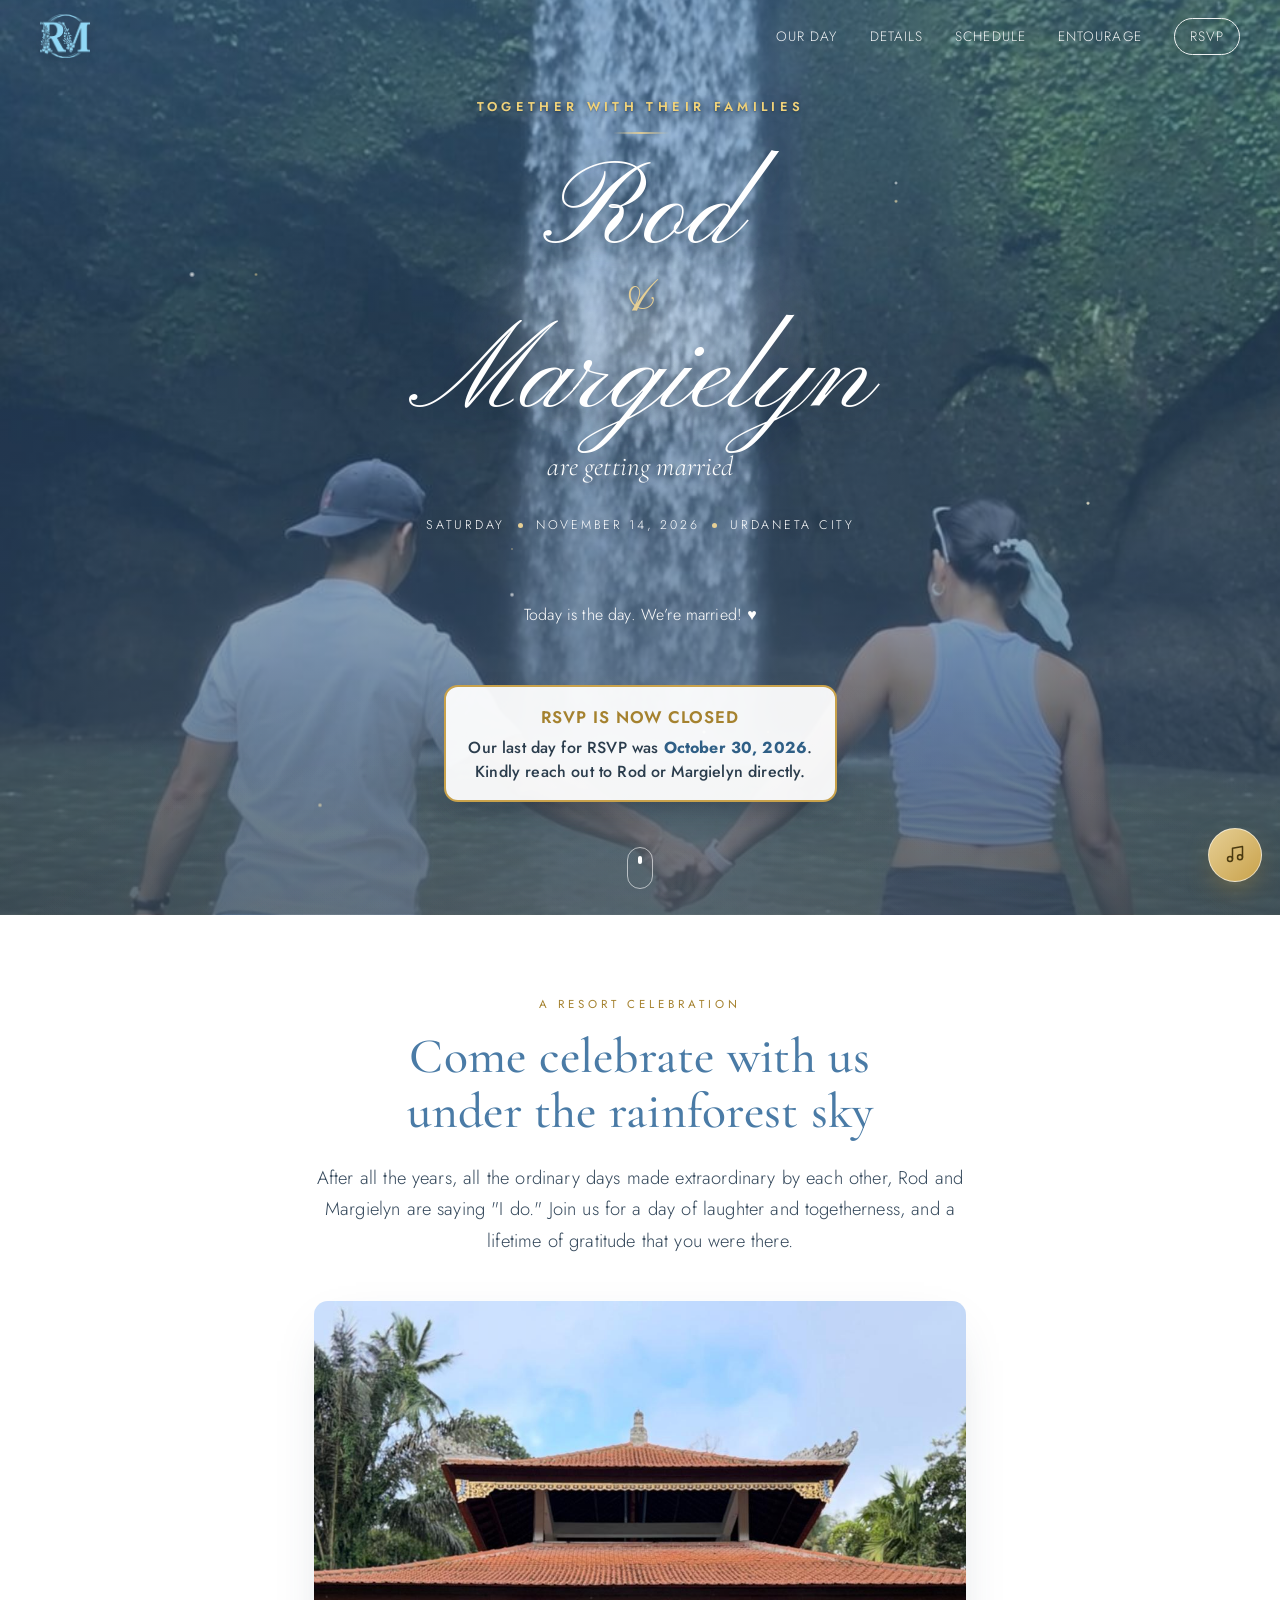
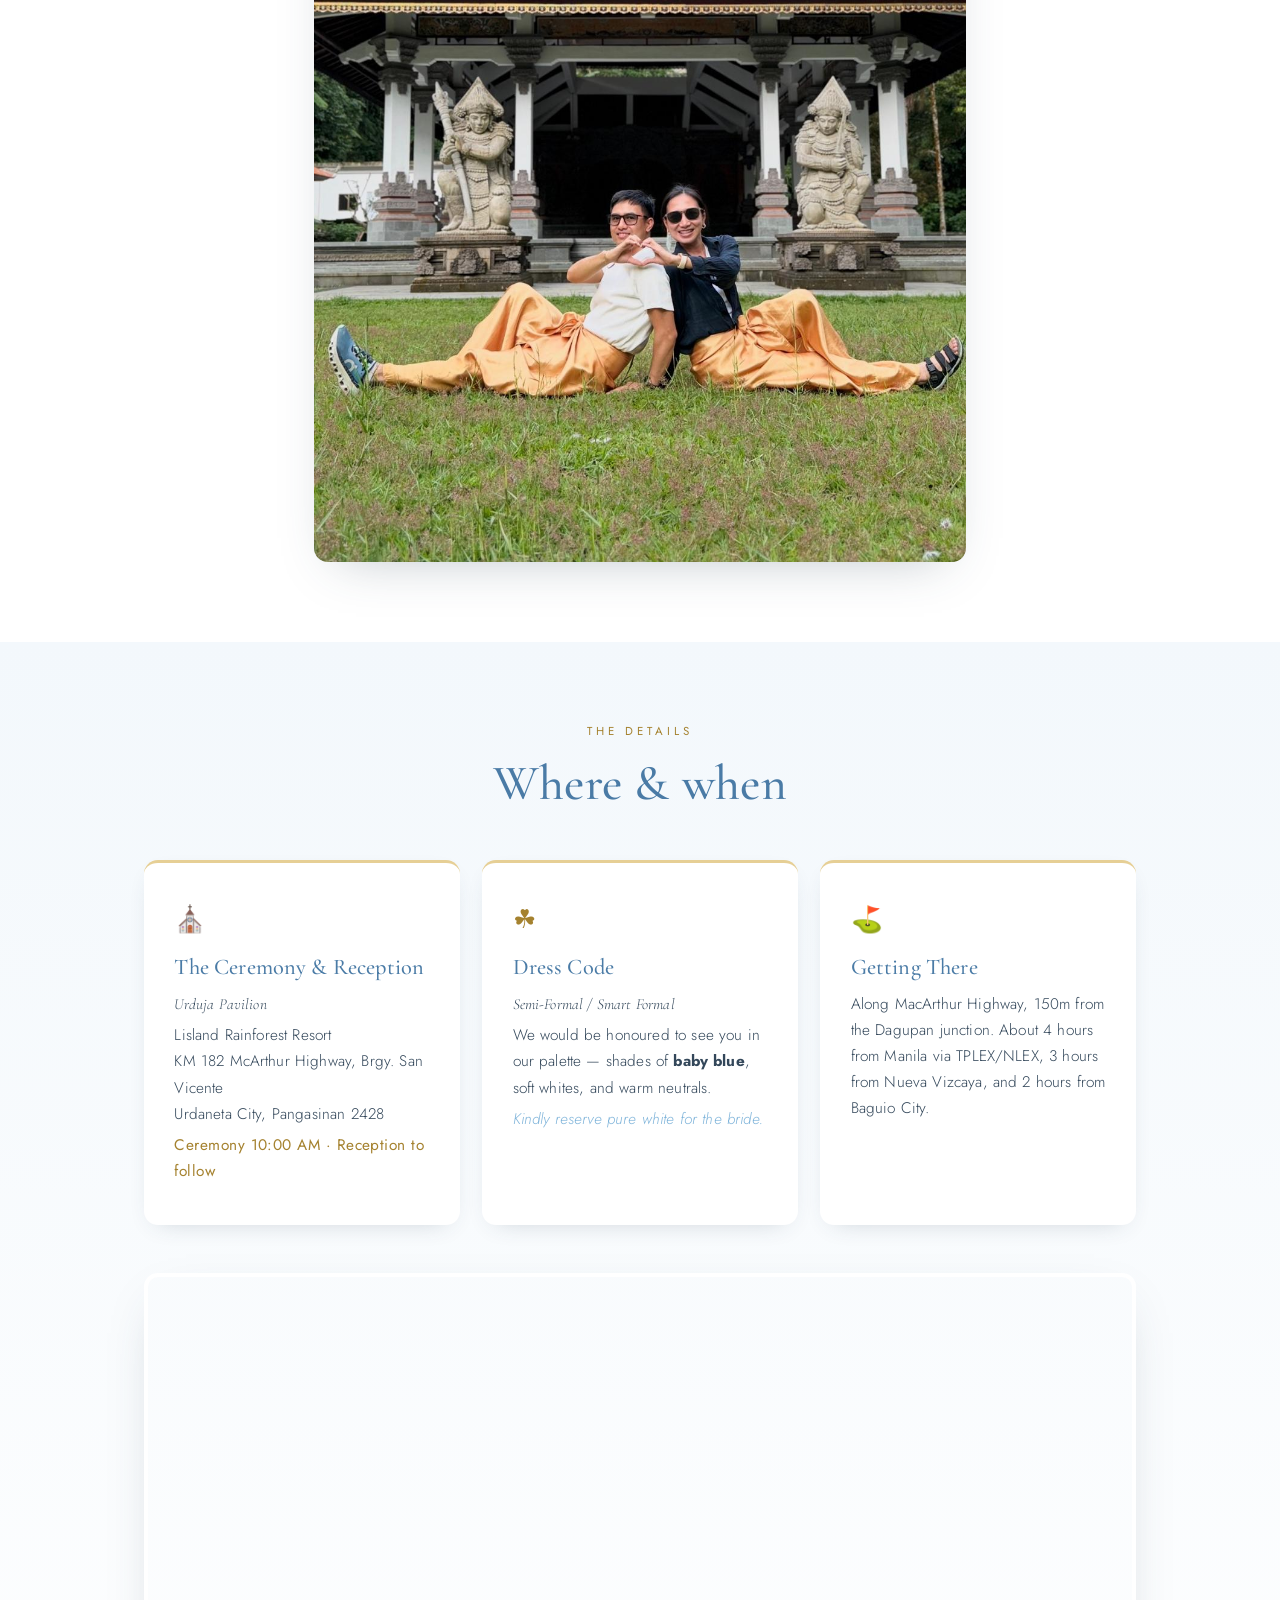
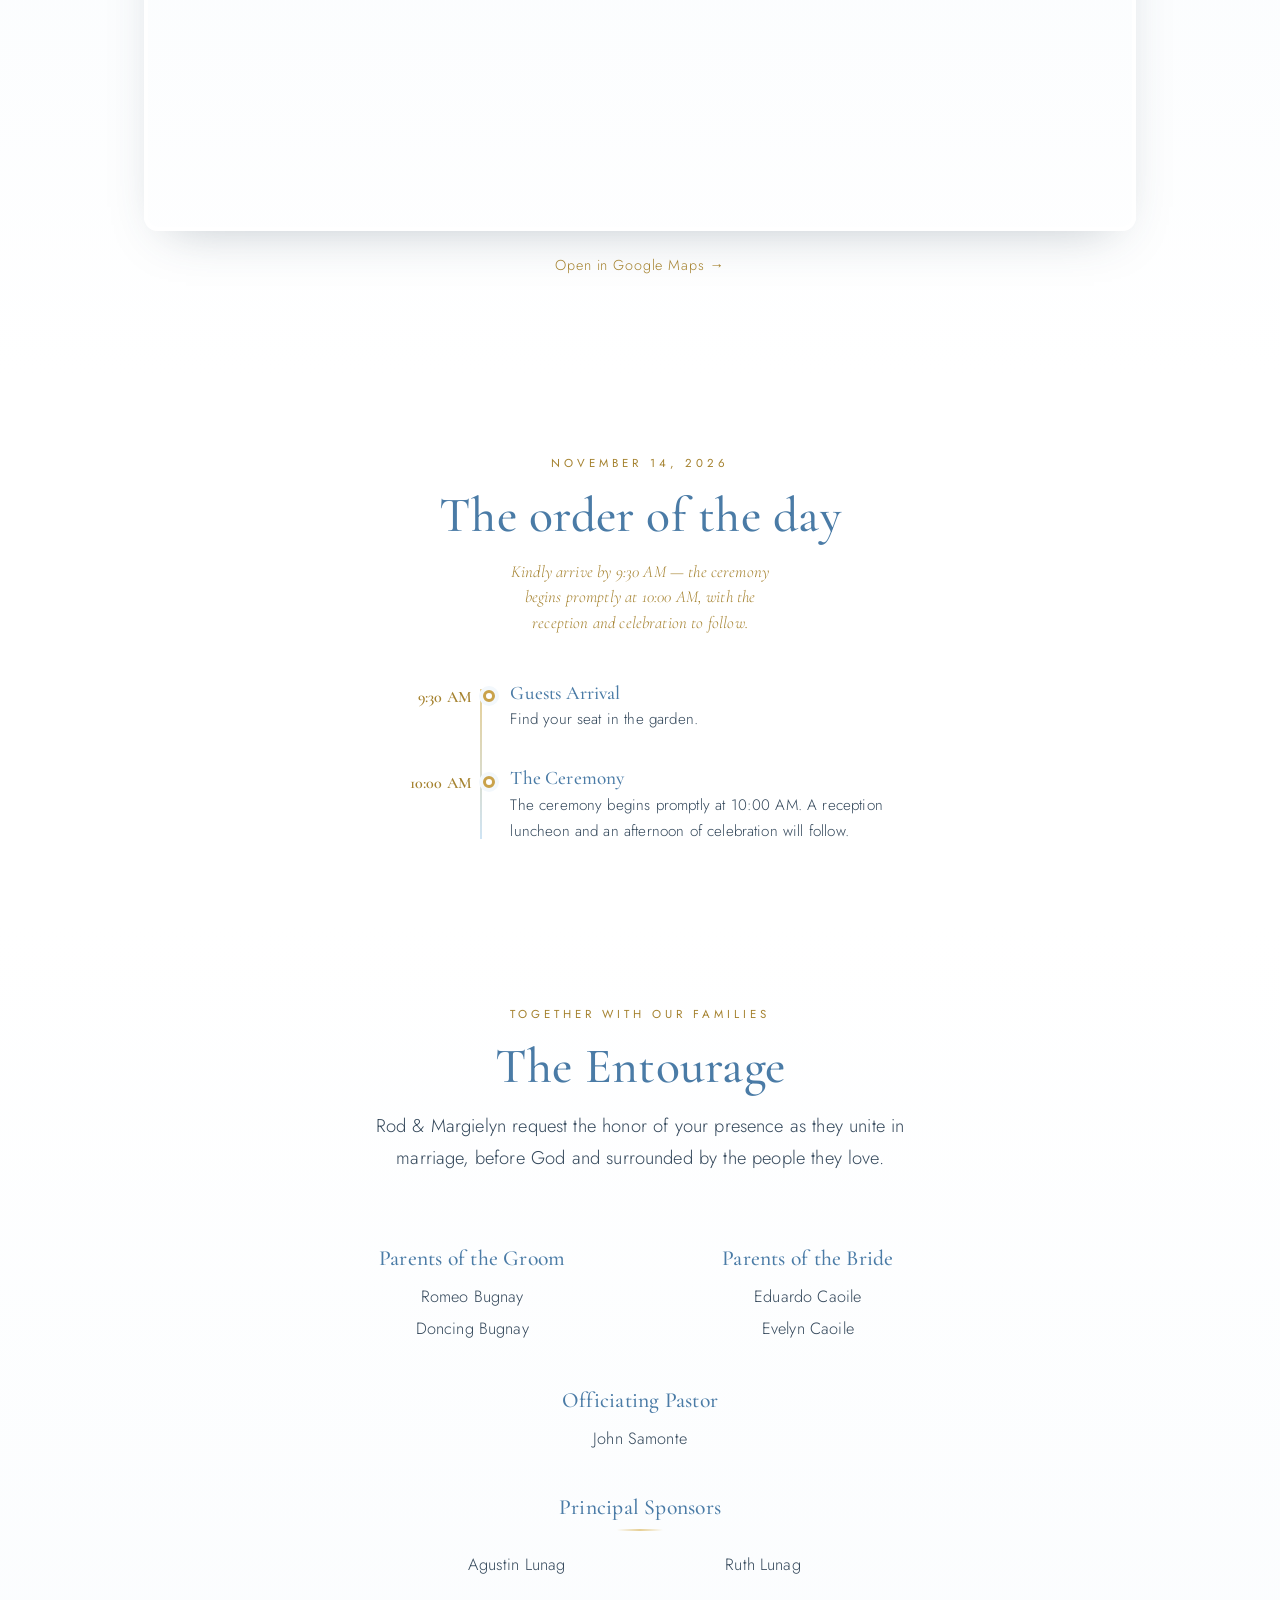
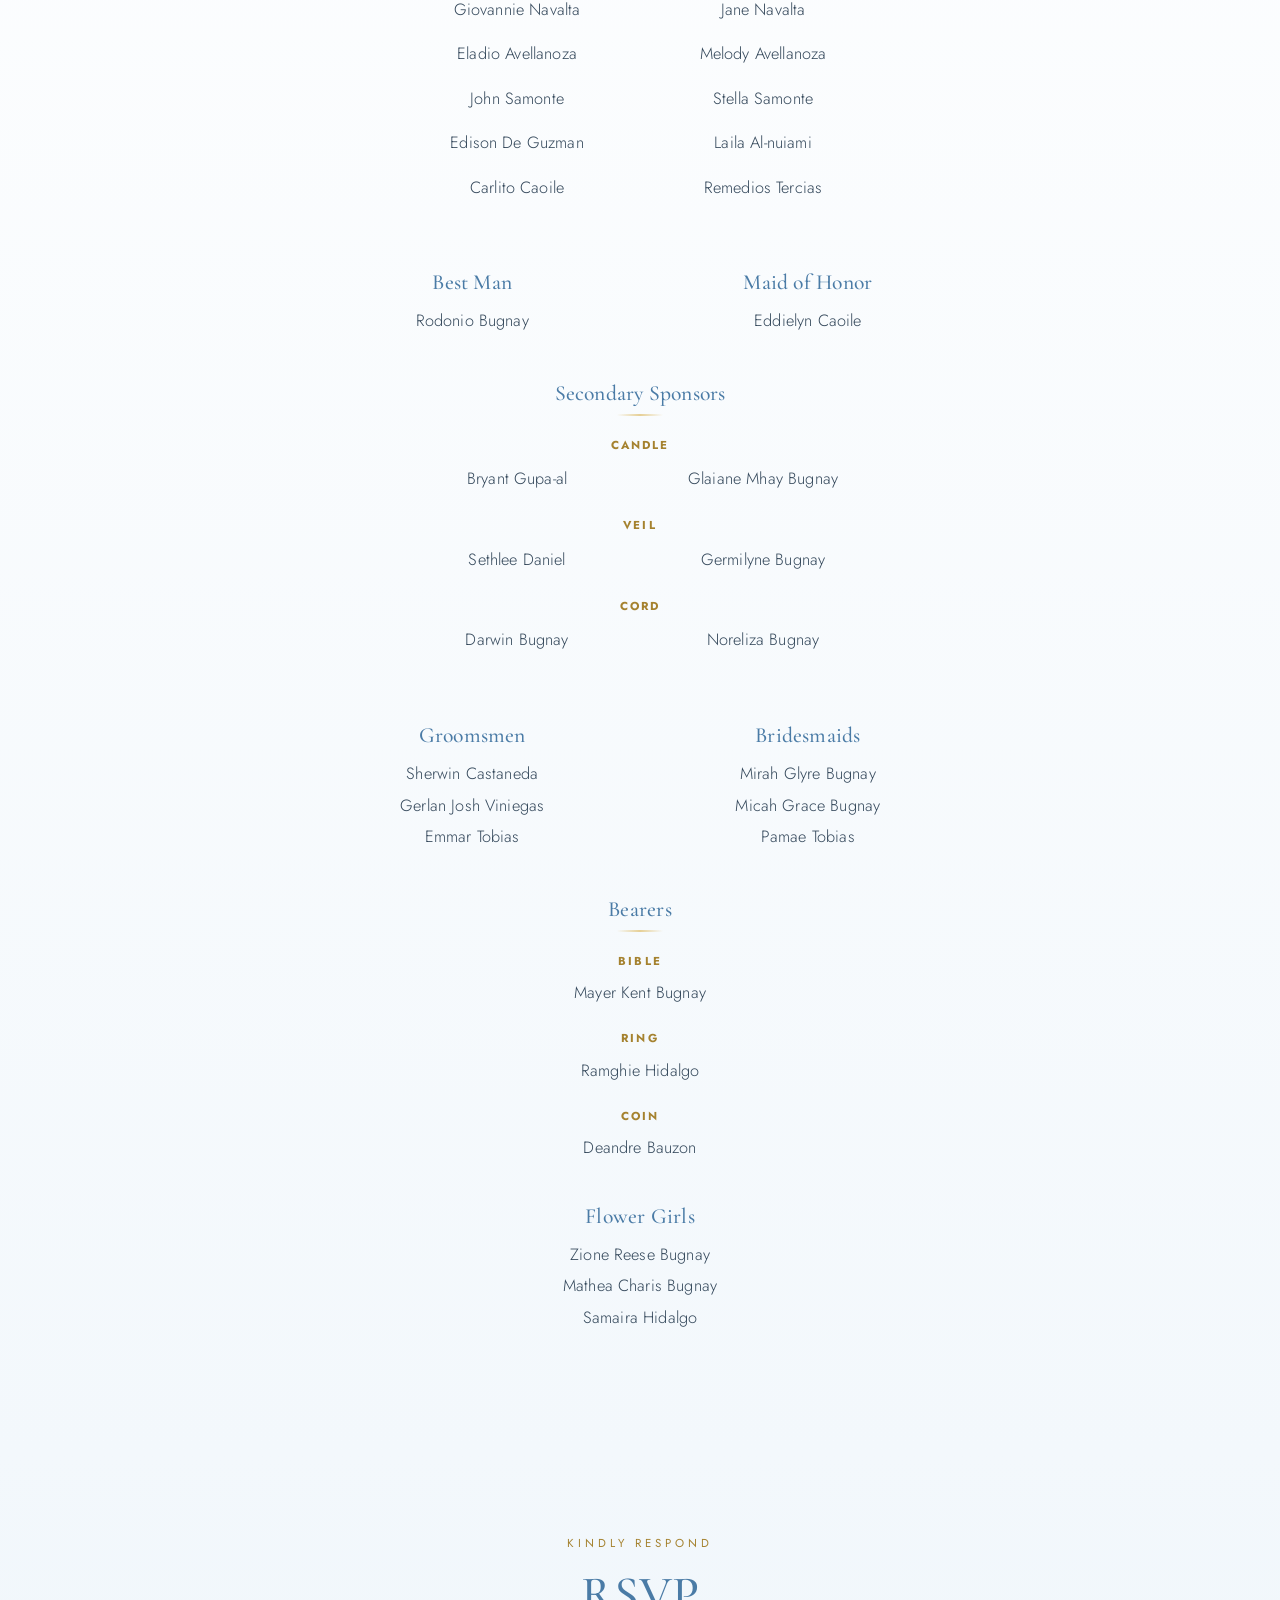
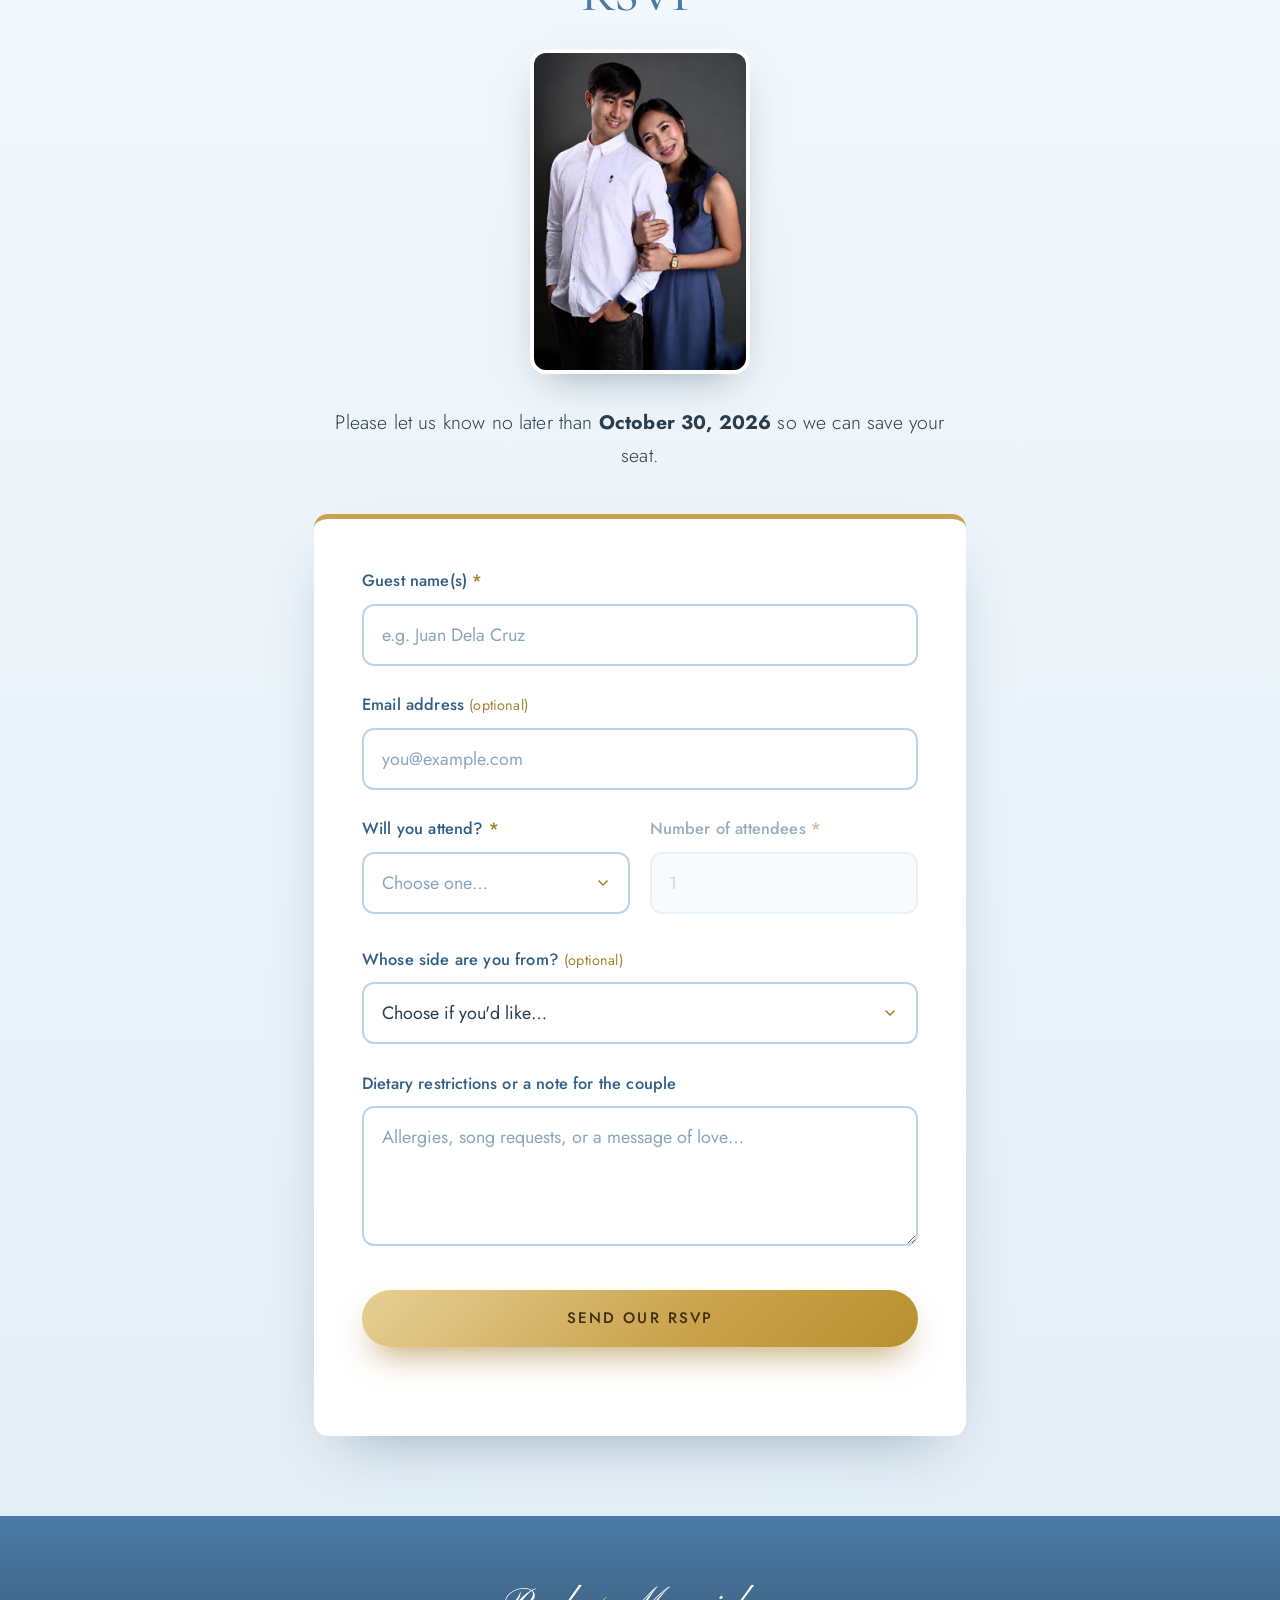
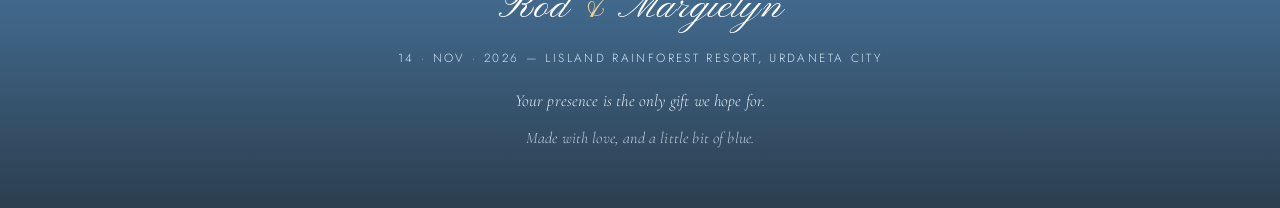
==== index.html @ 5f19ab74 "Update index.html" ====
<!DOCTYPE html>
<html lang="en">
<head>
  <meta charset="UTF-8" />
  <meta name="viewport" content="width=device-width, initial-scale=1.0" />
  <title>Rod &amp; Margielyn · November 14, 2026</title>
  <meta name="description" content="Rod and Margielyn are getting married at Lisland Rainforest Resort, Urdaneta City — November 14, 2026. RSVP here." />

  <!-- Fonts: Cormorant Garamond (display), Pinyon Script (couple's names), Jost (body) -->
  <link rel="preconnect" href="https://fonts.googleapis.com" />
  <link rel="preconnect" href="https://fonts.gstatic.com" crossorigin />
  <link href="https://fonts.googleapis.com/css2?family=Cormorant+Garamond:ital,wght@0,400;0,500;0,600;1,400&family=Jost:wght@300;400;500&family=Pinyon+Script&display=swap" rel="stylesheet" />

    <link rel="stylesheet" href="styles.css?v=2" />

  <!-- Google Analytics -->
  <script async src="https://www.googletagmanager.com/gtag/js?id=G-Q2QJZC7J0R"></script>
  <script>
    window.dataLayer = window.dataLayer || [];
    function gtag(){dataLayer.push(arguments);}
    gtag('js', new Date());
    gtag('config', 'G-Q2QJZC7J0R');
  </script>

</head>
<body>

  <!-- ============ NAV ============ -->
  <header class="nav" id="nav">
    <a href="#hero" class="nav__brand"><img src="logo.png" alt="Rod & Margielyn" class="nav__logo" /></a>
    <nav class="nav__links" aria-label="Primary">
      <a href="#story">Our Day</a>
      <a href="#details">Details</a>
      <a href="#schedule">Schedule</a>
      <a href="#entourage">Entourage</a>
      <a href="#rsvp" class="nav__cta">RSVP</a>
    </nav>
  </header>

  <!-- ============ HERO ============ -->
  <section class="hero" id="hero">
    <!-- animated "water" layers form the signature backdrop -->
    <div class="hero__water" aria-hidden="true">
      <span class="wave wave--1"></span>
      <span class="wave wave--2"></span>
      <span class="wave wave--3"></span>
      <span class="shimmer"></span>
    </div>

    <div class="hero__inner">
      <p class="hero__eyebrow reveal">Together with their families</p>
      <h1 class="hero__names reveal">
        <span>Rod</span>
        <span class="hero__amp">&amp;</span>
        <span>Margielyn</span>
      </h1>
      <p class="hero__tag reveal">are getting married</p>

      <div class="hero__meta reveal">
        <span>Saturday</span>
        <span class="dot" aria-hidden="true"></span>
        <span>November 14, 2026</span>
        <span class="dot" aria-hidden="true"></span>
        <span>Urdaneta City</span>
      </div>

      <!-- Countdown -->
      <div class="countdown reveal" id="countdown" aria-live="polite">
        <div class="countdown__unit"><span class="countdown__num" data-unit="days">--</span><span class="countdown__label">Days</span></div>
        <div class="countdown__unit"><span class="countdown__num" data-unit="hours">--</span><span class="countdown__label">Hours</span></div>
        <div class="countdown__unit"><span class="countdown__num" data-unit="minutes">--</span><span class="countdown__label">Minutes</span></div>
        <div class="countdown__unit"><span class="countdown__num" data-unit="seconds">--</span><span class="countdown__label">Seconds</span></div>
      </div>

            <!-- RSVP closed notice -->
      <div class="rsvp-closed">
        <p class="rsvp-closed__title">RSVP is now closed</p>
        <p class="rsvp-closed__text">Our last day for RSVP was <strong>October 30, 2026</strong>.<br />Kindly reach out to Rod or Margielyn directly.</p>
      </div>


    </div>

    <a href="#story" class="hero__scroll" aria-label="Scroll to content"><span></span></a>
  </section>

  <!-- ============ STORY / INTRO ============ -->
  <section class="section story" id="story">
    <div class="container container--narrow center">
      <p class="eyebrow reveal">A resort celebration</p>
      <h2 class="reveal">Come celebrate with us<br />under the rainforest sky</h2>
      <p class="lead reveal">
        After all the years, all the ordinary days made extraordinary by each other,
        Rod and Margielyn are saying "I do." Join us for a day of
        laughter and togetherness, and a lifetime of gratitude that you were there.
      </p>
      <figure class="story__photo reveal">
        <img src="rm2.jpg" alt="Rod and Margielyn" />
      </figure>
    </div>
  </section>

  <!-- ============ DETAILS ============ -->
  <section class="section details" id="details">
    <div class="container">
      <div class="center">
        <p class="eyebrow reveal">The details</p>
        <h2 class="reveal">Where &amp; when</h2>
      </div>

      <div class="details__grid">
        <article class="card reveal">
          <span class="card__icon" aria-hidden="true">&#9962;</span>
          <h3>The Ceremony &amp; Reception</h3>
          <p class="card__place">Urduja Pavilion</p>
          <p>Lisland Rainforest Resort<br />
             KM 182 McArthur Highway, Brgy. San Vicente<br />
             Urdaneta City, Pangasinan 2428</p>
          <p class="card__time">Ceremony 10:00 AM &middot; Reception to follow</p>
        </article>

        <article class="card reveal">
          <span class="card__icon" aria-hidden="true">&#9752;</span>
          <h3>Dress Code</h3>
          <p class="card__place">Semi-Formal / Smart Formal</p>
          <p>We would be honoured to see you in our palette —
             shades of <strong>baby blue</strong>, soft whites, and warm neutrals.</p>
          <p class="card__note">Kindly reserve pure white for the bride.</p>
        </article>

        <article class="card reveal">
          <span class="card__icon" aria-hidden="true">&#9971;</span>
          <h3>Getting There</h3>
          <p>Along MacArthur Highway, 150m from the Dagupan junction.
             About 4 hours from Manila via TPLEX/NLEX, 3 hours from Nueva Vizcaya,
             and 2 hours from Baguio City.</p>
        </article>
      </div>

      <!-- Map -->
      <div class="map reveal">
        <iframe
          title="Map to Lisland Rainforest Resort"
          src="https://www.google.com/maps?q=Lisland%20Rainforest%20Resort%2C%20McArthur%20Highway%2C%20San%20Vicente%2C%20Urdaneta%20City%2C%20Pangasinan&output=embed"
          loading="lazy"
          referrerpolicy="no-referrer-when-downgrade"
          allowfullscreen></iframe>
      </div>
      <p class="center map__link reveal">
        <a href="https://www.google.com/maps/search/?api=1&query=Lisland+Rainforest+Resort+Urdaneta+City" target="_blank" rel="noopener">Open in Google Maps &rarr;</a>
      </p>
    </div>
  </section>

  <!-- ============ SCHEDULE ============ -->
  <section class="section schedule" id="schedule">
    <div class="container container--narrow">
      <div class="center">
        <p class="eyebrow reveal">November 14, 2026</p>
        <h2 class="reveal">The order of the day</h2>
        <p class="schedule__note reveal">Kindly arrive by 9:30 AM — the ceremony begins promptly at 10:00 AM, with the reception and celebration to follow.</p>
      </div>

      <ol class="timeline">
        <li class="timeline__item reveal">
          <span class="timeline__time">9:30 AM</span>
          <div class="timeline__body">
            <h3>Guests Arrival</h3>
            <p>Find your seat in the garden.</p>
          </div>
        </li>
        <li class="timeline__item reveal">
          <span class="timeline__time">10:00 AM</span>
          <div class="timeline__body">
            <h3>The Ceremony</h3>
            <p>The ceremony begins promptly at 10:00 AM. A reception luncheon and an afternoon of celebration will follow.</p>
          </div>
        </li>
      </ol>
    </div>
  </section>

  <!-- ============ ENTOURAGE ============ -->
  <section class="section entourage" id="entourage">
    <div class="container container--narrow">
      <div class="center">
        <p class="eyebrow reveal">Together with our families</p>
        <h2 class="reveal">The Entourage</h2>
        <p class="lead reveal">Rod &amp; Margielyn request the honor of your presence
          as they unite in marriage, before God and surrounded by the people they love.</p>
      </div>

      <!-- Parents -->
      <div class="ent-grid reveal">
        <div class="ent-col">
          <h3 class="ent-role">Parents of the Groom</h3>
          <p>Romeo Bugnay</p>
          <p>Doncing Bugnay</p>
        </div>
        <div class="ent-col">
          <h3 class="ent-role">Parents of the Bride</h3>
          <p>Eduardo Caoile</p>
          <p>Evelyn Caoile</p>
        </div>
      </div>

      <!-- Officiant -->
      <div class="ent-single reveal">
        <h3 class="ent-role">Officiating Pastor</h3>
        <p>John Samonte</p>
      </div>

      <!-- Principal Sponsors -->
      <div class="ent-block reveal">
        <h3 class="ent-role center">Principal Sponsors</h3>
        <div class="ent-pairs">
          <div class="ent-pair"><span>Agustin Lunag</span><span>Ruth Lunag</span></div>
          <div class="ent-pair"><span>Giovannie Navalta</span><span>Jane Navalta</span></div>
          <div class="ent-pair"><span>Eladio Avellanoza</span><span>Melody Avellanoza</span></div>
          <div class="ent-pair"><span>John Samonte</span><span>Stella Samonte</span></div>
          <div class="ent-pair"><span>Edison De Guzman</span><span>Laila Al-nuiami</span></div>
          <div class="ent-pair"><span>Carlito Caoile</span><span>Remedios Tercias</span></div>
        </div>
      </div>

      <!-- Honor attendants -->
      <div class="ent-grid reveal">
        <div class="ent-col">
          <h3 class="ent-role">Best Man</h3>
          <p>Rodonio Bugnay</p>
        </div>
        <div class="ent-col">
          <h3 class="ent-role">Maid of Honor</h3>
          <p>Eddielyn Caoile</p>
        </div>
      </div>

      <!-- Secondary Sponsors -->
      <div class="ent-block reveal">
        <h3 class="ent-role center">Secondary Sponsors</h3>
        <div class="ent-sub">
          <h4 class="ent-subrole">Candle</h4>
          <div class="ent-pair"><span>Bryant Gupa-al</span><span>Glaiane Mhay Bugnay</span></div>
        </div>
        <div class="ent-sub">
          <h4 class="ent-subrole">Veil</h4>
          <div class="ent-pair"><span>Sethlee Daniel</span><span>Germilyne Bugnay</span></div>
        </div>
        <div class="ent-sub">
          <h4 class="ent-subrole">Cord</h4>
          <div class="ent-pair"><span>Darwin Bugnay</span><span>Noreliza Bugnay</span></div>
        </div>
      </div>

      <!-- Groomsmen & Bridesmaids -->
      <div class="ent-grid reveal">
        <div class="ent-col">
          <h3 class="ent-role">Groomsmen</h3>
          <p>Sherwin Castaneda</p>
          <p>Gerlan Josh Viniegas</p>
          <p>Emmar Tobias</p>
        </div>
        <div class="ent-col">
          <h3 class="ent-role">Bridesmaids</h3>
          <p>Mirah Glyre Bugnay</p>
          <p>Micah Grace Bugnay</p>
          <p>Pamae Tobias</p>
        </div>
      </div>

      <!-- Bearers -->
      <div class="ent-block reveal">
        <h3 class="ent-role center">Bearers</h3>
        <div class="ent-sub">
          <h4 class="ent-subrole">Bible</h4>
          <p>Mayer Kent Bugnay</p>
        </div>
        <div class="ent-sub">
          <h4 class="ent-subrole">Ring</h4>
          <p>Ramghie Hidalgo</p>
        </div>
        <div class="ent-sub">
          <h4 class="ent-subrole">Coin</h4>
          <p>Deandre Bauzon</p>
        </div>
      </div>

      <!-- Flower Girls -->
      <div class="ent-single reveal">
        <h3 class="ent-role">Flower Girls</h3>
        <p>Zione Reese Bugnay</p>
        <p>Mathea Charis Bugnay</p>
        <p>Samaira Hidalgo</p>
      </div>
    </div>
  </section>

  <!-- ============ RSVP ============ -->
  <section class="section rsvp" id="rsvp">
    <div class="container container--narrow">
      <div class="center">
        <p class="eyebrow reveal">Kindly respond</p>
        <h2 class="reveal">RSVP</h2>
        <figure class="rsvp__portrait reveal">
          <img src="rsvp-couple.jpg" alt="Rod and Margielyn" />
        </figure>
        <p class="lead reveal">Please let us know no later than <strong>October 30, 2026</strong>
           so we can save your seat.</p>
      </div>

      <form class="rsvp__form reveal" id="rsvpForm" novalidate>
        <div class="field">
          <label for="guestName">Guest name(s) <span aria-hidden="true">*</span></label>
          <input type="text" id="guestName" name="guestName" autocomplete="name"
                    placeholder="e.g. Juan Dela Cruz" required />
          <p class="field__error" data-error-for="guestName"></p>
        </div>

        <div class="field">
          <label for="email">Email address <span class="field__opt">(optional)</span></label>
          <input type="email" id="email" name="email" autocomplete="email"
                 placeholder="you@example.com" />
          <p class="field__error" data-error-for="email"></p>
        </div>

        <div class="field-row">
          <div class="field">
            <label for="attendance">Will you attend? <span aria-hidden="true">*</span></label>
            <select id="attendance" name="attendance" required>
              <option value="" disabled selected>Choose one…</option>
              <option value="Joyfully Accepts">Joyfully accepts</option>
              <option value="Regretfully Declines">Regretfully declines</option>
            </select>
            <p class="field__error" data-error-for="attendance"></p>
          </div>

          <div class="field" id="guestsField">
            <label for="attendees">Number of attendees <span aria-hidden="true">*</span></label>
          <input type="number" id="attendees" name="attendees" min="1" max="10"
                 step="1" inputmode="numeric" value="1" />
            <p class="field__error" data-error-for="attendees"></p>
          </div>
        </div>

        <div class="field">
          <label for="side">Whose side are you from? <span class="field__opt">(optional)</span></label>
          <select id="side" name="side">
            <option value="" selected>Choose if you'd like…</option>
            <option value="Groom">Groom's side</option>
            <option value="Bride">Bride's side</option>
            <option value="Both">Both / Family friend</option>
          </select>
        </div>

        <div class="field">
          <label for="notes">Dietary restrictions or a note for the couple</label>
          <textarea id="notes" name="notes" rows="4"
                    placeholder="Allergies, song requests, or a message of love…"></textarea>
        </div>

        <!-- honeypot: hidden from humans, catches bots -->
        <input type="text" name="_gotcha" tabindex="-1" autocomplete="off"
               class="hp" aria-hidden="true" />

        <button type="submit" class="btn btn--gold btn--block" id="submitBtn">
          Send our RSVP
        </button>

        <p class="rsvp__status" id="formStatus" role="status" aria-live="polite"></p>
      </form>
    </div>
  </section>

  <!-- ============ FOOTER ============ -->
  <footer class="footer">
    <p class="footer__names">Rod <span>&amp;</span> Margielyn</p>
    <p class="footer__date">14 &middot; Nov &middot; 2026 — Lisland Rainforest Resort, Urdaneta City</p>
    <p class="footer__gift">Your presence is the only gift we hope for.</p>
    <p class="footer__love">Made with love, and a little bit of blue.</p>
  </footer>

  <!-- Floating music player -->
  <button id="musicBtn" class="music-btn" aria-label="Play wedding music" title="Play music">
    <span class="music-btn__icon" aria-hidden="true">
      <svg viewBox="0 0 24 24" width="20" height="20" fill="none" stroke="currentColor" stroke-width="1.8" stroke-linecap="round" stroke-linejoin="round">
        <path d="M9 18V5l12-2v13"></path>
        <circle cx="6" cy="18" r="3"></circle>
        <circle cx="18" cy="16" r="3"></circle>
      </svg>
    </span>
    <span class="music-btn__bars" aria-hidden="true"><i></i><i></i><i></i><i></i></span>
  </button>
  <audio id="weddingAudio" loop preload="none">
    <source src="song.m4a" type="audio/mp4">
  </audio>

  <script src="script.js"></script>
</body>
</html>
---- styles.css ----
/* =========================================================
   Rod & Margielyn — Wedding stylesheet
   Palette: baby blue (water) · white (linen) · gold (candlelight)
   ========================================================= */

/* ---- Design tokens ---- */
:root {
  /* Colour motif */
  --blue-50:  #f3f8fc;   /* palest wash */
  --blue-100: #e3eff8;
  --blue-200: #cfe4f4;   /* baby blue */
  --blue-300: #a9cfe9;
  --blue-400: #7fb4da;
  --blue-600: #4a7ba6;   /* deep water — text on light */
  --ink:      #33475a;   /* soft navy ink for body copy */

  --white:    #ffffff;
  --linen:    #fbfcfe;   /* off-white page base */

  --gold:     #c9a24b;   /* candlelight gold */
  --gold-soft:#e6cf95;
  --gold-deep:#a5822f;

  /* Readability helpers */
  --ink-strong:#2b3d4d;
  --label-ink:#2f5f86;
  --placeholder:#8aa6bd;

  /* Type */
  --font-display: "Cormorant Garamond", Georgia, serif;
  --font-script:  "Pinyon Script", "Cormorant Garamond", cursive;
  --font-body:    "Jost", "Helvetica Neue", Arial, sans-serif;

  /* Rhythm */
  --maxw: 1120px;
  --pad: clamp(1.25rem, 5vw, 4rem);
  --radius: 14px;
  --shadow: 0 18px 50px -24px rgba(51, 71, 90, 0.35);
  --shadow-sm: 0 8px 24px -14px rgba(51, 71, 90, 0.3);
  --ease: cubic-bezier(.22, .61, .36, 1);
}

/* ---- Reset ---- */
*, *::before, *::after { box-sizing: border-box; }
html { scroll-behavior: smooth; -webkit-text-size-adjust: 100%; }
body {
  margin: 0;
  font-family: var(--font-body);
  font-weight: 300;
  color: var(--ink);
  background: var(--linen);
  line-height: 1.7;
  letter-spacing: .01em;
  overflow-x: hidden;
}
img { max-width: 100%; display: block; }
a { color: inherit; }

/* ---- Type scale ---- */
h1, h2, h3 { font-family: var(--font-display); font-weight: 500; line-height: 1.12; margin: 0; color: var(--blue-600); }
h2 { font-size: clamp(2rem, 5vw, 3.1rem); letter-spacing: .005em; }
h3 { font-size: 1.4rem; color: var(--blue-600); }

.eyebrow {
  font-family: var(--font-body);
  text-transform: uppercase;
  letter-spacing: .35em;
  font-size: .72rem;
  font-weight: 400;
  color: var(--gold-deep);
  margin: 0 0 .9rem;
}
.lead { font-size: 1.15rem; color: var(--ink); }

/* ---- Layout helpers ---- */
.container { width: 100%; max-width: var(--maxw); margin-inline: auto; padding-inline: var(--pad); }
.container--narrow { max-width: 780px; }
.center { text-align: center; }

/* Section vertical rhythm — tightened so stacked top+bottom padding
   between sections doesn't create huge desktop gaps. */
.section { padding-block: clamp(3rem, 7vw, 5rem); }

/* Alternating section tints */
.story    { background: var(--white); }
.details  { background: linear-gradient(180deg, var(--blue-50), var(--white)); }
.schedule { background: var(--white); }
.rsvp     { background: linear-gradient(180deg, var(--blue-50), var(--blue-100)); }

/* =========================================================
   NAV
   ========================================================= */
.nav {
  position: fixed; inset: 0 0 auto 0; z-index: 50;
  display: flex; align-items: center; justify-content: space-between;
  padding: .9rem clamp(1rem, 4vw, 2.5rem);
  background: rgba(255,255,255,0);
  transition: background .4s var(--ease), box-shadow .4s var(--ease), padding .4s var(--ease);
}
.nav.is-stuck {
  background: rgba(255,255,255,.9);
  backdrop-filter: blur(10px);
  box-shadow: var(--shadow-sm);
  padding-block: .65rem;
}
.nav__brand {
  font-family: var(--font-display);
  font-size: 1.5rem; font-weight: 600; letter-spacing: .06em;
  text-decoration: none; color: var(--white);
  transition: color .4s var(--ease);
}
.nav.is-stuck .nav__brand { color: var(--blue-600); }
.nav__links { display: flex; align-items: center; gap: clamp(.9rem, 2.5vw, 2rem); }
.nav__links a {
  text-decoration: none; font-size: .85rem; letter-spacing: .08em;
  text-transform: uppercase; color: var(--white); opacity: .92;
  transition: color .4s var(--ease), opacity .2s;
}
.nav.is-stuck .nav__links a { color: var(--ink); }
.nav__links a:hover { opacity: 1; color: var(--gold-soft); }
.nav.is-stuck .nav__links a:hover { color: var(--gold-deep); }
.nav__cta {
  border: 1px solid currentColor; border-radius: 100px;
  padding: .45em 1.1em !important; color: var(--white) !important;
}
.nav.is-stuck .nav__cta { color: var(--gold-deep) !important; border-color: var(--gold); }
/* hide text links on very small screens, keep RSVP */
@media (max-width: 560px) {
  .nav__links a:not(.nav__cta) { display: none; }
}

/* Nav monogram logo */
.nav__logo{
  height:44px; width:auto; display:block;
  filter:drop-shadow(0 2px 6px rgba(20,35,50,.35));
  transition:height .4s var(--ease);
}
.nav.is-stuck .nav__logo{ height:36px; }
@media (max-width:560px){
  .nav__logo{ height:38px; }
  .nav.is-stuck .nav__logo{ height:32px; }
}

/* =========================================================
   HERO
   ========================================================= */
.hero {
  position: relative; min-height: 100svh;
  display: grid; place-items: center; text-align: center;
  padding: 6rem var(--pad) 5rem;
  color: var(--white);
  overflow: hidden;
  /* photo background with readable blue overlay */
  background:
    linear-gradient(180deg,
      rgba(74,123,166,.55) 0%,
      rgba(74,123,166,.42) 38%,
      rgba(60,90,120,.62) 72%,
      rgba(44,62,79,.80) 100%),
    url("rm3.jpg");
  background-size: cover;
  background-position: center 30%;
  background-repeat: no-repeat;
  animation: heroZoom 22s ease-in-out infinite alternate;
}
@keyframes heroZoom{
  0%   { background-size: cover; }
  100% { background-size: 112%; }
}

/* layered waves */
.hero__water { position: absolute; inset: 0; overflow: hidden; }
.wave {
  position: absolute; left: -25%; right: -25%; bottom: -40%;
  height: 80%;
  background: radial-gradient(60% 60% at 50% 50%, rgba(255,255,255,.16), transparent 70%);
  border-radius: 45%;
  animation: drift 18s linear infinite;
}
.wave--1 { bottom: -46%; opacity: .5; animation-duration: 20s; }
.wave--2 { bottom: -52%; opacity: .35; animation-duration: 26s; animation-direction: reverse; }
.wave--3 { bottom: -58%; opacity: .25; animation-duration: 32s; }
@keyframes drift {
  from { transform: translateX(-4%) rotate(0deg); }
  to   { transform: translateX(4%) rotate(360deg); }
}
/* faint gold shimmer, like light on water */
.shimmer {
  position: absolute; inset: 0;
  background:
    radial-gradient(2px 2px at 20% 30%, rgba(230,207,149,.7), transparent),
    radial-gradient(2px 2px at 70% 20%, rgba(255,255,255,.8), transparent),
    radial-gradient(1.5px 1.5px at 40% 60%, rgba(230,207,149,.6), transparent),
    radial-gradient(2px 2px at 85% 55%, rgba(255,255,255,.7), transparent),
    radial-gradient(1.5px 1.5px at 60% 80%, rgba(230,207,149,.6), transparent);
  animation: twinkle 6s ease-in-out infinite alternate;
}
@keyframes twinkle { from { opacity: .35; } to { opacity: .9; } }

/* floating light particles */
.hero__water::before,
.hero__water::after{
  content:"";
  position:absolute; inset:0;
  background-image:
    radial-gradient(3px 3px at 15% 30%, rgba(255,255,255,.9), transparent),
    radial-gradient(2px 2px at 70% 22%, rgba(244,226,176,.9), transparent),
    radial-gradient(2.5px 2.5px at 40% 65%, rgba(255,255,255,.8), transparent),
    radial-gradient(2px 2px at 85% 55%, rgba(244,226,176,.8), transparent),
    radial-gradient(2px 2px at 55% 80%, rgba(255,255,255,.85), transparent),
    radial-gradient(2.5px 2.5px at 25% 88%, rgba(244,226,176,.7), transparent);
  background-repeat:no-repeat;
  animation:floatUp 14s linear infinite;
  opacity:.7;
}
.hero__water::after{ animation-duration:22s; animation-delay:-7s; opacity:.5; }
@keyframes floatUp{
  0%   { transform:translateY(20px); opacity:0; }
  15%  { opacity:.7; }
  85%  { opacity:.7; }
  100% { transform:translateY(-40px); opacity:0; }
}

.hero__inner { position: relative; z-index: 2; max-width: 760px; }
.hero__inner::before{
  content:"";
  position:absolute; top:32%; left:50%;
  width:120%; height:46%;
  transform:translate(-50%,-50%) scale(.6);
  background:radial-gradient(closest-side, rgba(255,255,255,.28), transparent 70%);
  opacity:0;
  animation:spotlight 2s ease-out .6s forwards;
  pointer-events:none; z-index:-1;
}
@keyframes spotlight{
  0%   { opacity:0; transform:translate(-50%,-50%) scale(.6); }
  100% { opacity:1; transform:translate(-50%,-50%) scale(1); }
}

/* Eyebrow */
.hero__eyebrow{
  color:#f0d27a;
  font-weight:600;
  font-size:.8rem;
  text-transform:uppercase;
  letter-spacing:.34em;
  margin:0 0 1.4rem;
  text-shadow:0 1px 2px rgba(30,50,70,.55), 0 2px 12px rgba(30,50,70,.35);
}
.hero__eyebrow::after{
  content:"";
  display:block;
  width:56px; height:2px;
  margin:.9rem auto 0;
  background:linear-gradient(90deg, transparent, #e6cf95, transparent);
  opacity:.9;
}

.hero__names {
  font-family: var(--font-script);
  font-weight: 400;
  font-size: clamp(3.4rem, 13vw, 7.5rem);
  line-height: .95;
  color: var(--white);
  text-shadow: 0 6px 34px rgba(20,35,50,.55);
  margin: 0;
}
.hero__names span { display: block; }
.hero__amp { font-size: .55em; margin: -.1em 0; color: var(--gold-soft); }
.hero__tag {
  font-family: var(--font-display); font-style: italic;
  font-size: clamp(1.2rem, 3.5vw, 1.7rem); margin: .6rem 0 1.6rem;
  text-shadow:0 2px 14px rgba(20,35,50,.55);
}
.hero__meta {
  display: flex; flex-wrap: wrap; align-items: center; justify-content: center;
  gap: .8rem; text-transform: uppercase; letter-spacing: .22em;
  font-size: .78rem; margin-bottom: 2.5rem;
  color:#ffffff;
  text-shadow:0 2px 14px rgba(20,35,50,.55);
}
.hero__meta .dot { width: 5px; height: 5px; border-radius: 50%; background: var(--gold-soft); }

/* Countdown */
.countdown {
  display: flex; justify-content: center; gap: clamp(.6rem, 3vw, 1.8rem);
  margin-top: 3rem;
  margin-bottom: 2.6rem;
}
.countdown__unit {
  min-width: 68px; padding: .9rem .6rem;
  background: rgba(255,255,255,.15);
  border: 1px solid rgba(255,255,255,.4);
  border-radius: var(--radius);
  backdrop-filter: blur(10px);
  box-shadow:0 12px 34px -14px rgba(20,35,50,.6), inset 0 1px 0 rgba(255,255,255,.4);
}
.countdown__num {
  display: block; font-family: var(--font-display); font-weight: 600;
  font-size: clamp(1.7rem, 6vw, 2.6rem); line-height: 1; color: var(--white);
  font-variant-numeric: tabular-nums;
}
.countdown__label {
  display: block; margin-top: .4rem; font-size: .62rem;
  text-transform: uppercase; letter-spacing: .18em; color: #f4e2b0;
}

/* Buttons */
.btn {
  display: inline-block; cursor: pointer; border: none;
  font-family: var(--font-body); font-size: .8rem; font-weight: 500;
  text-transform: uppercase; letter-spacing: .18em; text-decoration: none;
  padding: 1em 2.4em; border-radius: 100px;
  transition: transform .25s var(--ease), box-shadow .25s var(--ease), background .25s;
}
.btn--gold {
  background: linear-gradient(135deg, var(--gold-soft), var(--gold));
  color: #4a3a10; box-shadow: 0 12px 30px -12px rgba(165,130,47,.7);
}
.btn--gold:hover { transform: translateY(-3px); box-shadow: 0 18px 38px -12px rgba(165,130,47,.8); }
.btn--block { width: 100%; }
.btn:focus-visible { outline: 3px solid var(--white); outline-offset: 3px; }

/* gold button shimmer sweep in hero */
.hero .btn--gold{ position:relative; overflow:hidden; }
.hero .btn--gold::after{
  content:"";
  position:absolute; top:0; left:-60%;
  width:40%; height:100%;
  background:linear-gradient(100deg, transparent, rgba(255,255,255,.55), transparent);
  transform:skewX(-18deg);
  animation:sheen 4.5s ease-in-out 2.5s infinite;
}
@keyframes sheen{
  0%   { left:-60%; }
  22%  { left:130%; }
  100% { left:130%; }
}

/* Scroll cue */
.hero__scroll {
  position: absolute; bottom: 1.6rem; left: 50%; transform: translateX(-50%);
  width: 26px; height: 42px; border: 1.5px solid rgba(255,255,255,.6);
  border-radius: 20px; z-index: 2;
}
.hero__scroll span {
  position: absolute; top: 8px; left: 50%; width: 4px; height: 8px;
  margin-left: -2px; background: var(--white); border-radius: 2px;
  animation: scrolldot 1.8s var(--ease) infinite;
}
@keyframes scrolldot { 0% { opacity: 0; transform: translateY(0); } 40% { opacity: 1; } 100% { opacity: 0; transform: translateY(14px); } }

/* HERO — cinematic entrance */
.hero__eyebrow,
.hero__names,
.hero__tag,
.hero__meta,
.countdown,
.hero .btn--gold{
  opacity:0;
  transform:translateY(48px) scale(.985);
  animation:heroRiseBig 1.25s cubic-bezier(.16,.84,.24,1) forwards;
}
.hero__eyebrow { animation-delay:.20s; }
.hero__names   { animation-delay:.55s; }
.hero__tag     { animation-delay:1.15s; }
.hero__meta    { animation-delay:1.45s; }
.countdown     { animation-delay:1.75s; }
.hero .btn--gold{ animation-delay:2.05s; }

@keyframes heroRiseBig{
  0%   { opacity:0; transform:translateY(48px) scale(.985); filter:blur(4px); }
  60%  { filter:blur(0); }
  100% { opacity:1; transform:translateY(0) scale(1); filter:blur(0); }
}

/* Names: scale-in from soft blur, then a slow breathing glow */
.hero__names{
  animation:nameEntrance 1.5s cubic-bezier(.16,.84,.24,1) .55s forwards,
            nameGlow 5s ease-in-out 2.4s infinite;
  transform-origin:center;
}
@keyframes nameEntrance{
  0%   { opacity:0; transform:translateY(54px) scale(.92); filter:blur(8px); letter-spacing:.04em; }
  55%  { filter:blur(0); }
  100% { opacity:1; transform:translateY(0) scale(1); filter:blur(0); letter-spacing:normal; }
}
@keyframes nameGlow{
  0%,100%{ text-shadow:0 6px 34px rgba(20,35,50,.55); }
  50%    { text-shadow:0 4px 46px rgba(255,255,255,.45), 0 6px 34px rgba(20,35,50,.55); }
}

/* HERO photo — desktop framing */
@media (min-width: 700px){
  .hero{ background-position:center 42%; }
}
@media (min-width: 1100px){
  .hero{ background-position:center 48%; }
  @keyframes heroZoom{
    0%   { background-size:cover; }
    100% { background-size:106%; }
  }
}

/* =========================================================
   STORY
   ========================================================= */
.story h2 { margin-bottom: 1.4rem; }
.story .lead { margin: 0 auto 2.8rem; max-width: 60ch; }
.story__photo { margin: 0; }
.story__photo img {
  border-radius: var(--radius); box-shadow: var(--shadow); width: 100%;
}

/* =========================================================
   DETAILS
   ========================================================= */
.details h2 { margin-bottom: 3rem; }
.details__grid {
  display: grid; gap: 1.4rem; margin-bottom: 3rem;
  grid-template-columns: repeat(auto-fit, minmax(260px, 1fr));
}
.card {
  background: var(--white); border-radius: var(--radius);
  padding: 2.2rem 1.9rem; box-shadow: var(--shadow-sm);
  border-top: 3px solid var(--gold-soft);
  transition: transform .3s var(--ease), box-shadow .3s var(--ease);
}
.card:hover { transform: translateY(-6px); box-shadow: var(--shadow); }
.card__icon { font-size: 1.6rem; color: var(--gold-deep); display: block; margin-bottom: .8rem; }
.card h3 { margin-bottom: .7rem; }
.card p { margin: .35rem 0; font-size: .96rem; }
.card__place { font-family: var(--font-display); font-size: 1.25rem; font-style: italic; color: var(--ink); }
.card__time { color: var(--gold-deep); font-weight: 400; letter-spacing: .03em; }
.card__note { font-size: .84rem; color: var(--blue-400); font-style: italic; }

/* Map */
.map {
  border-radius: var(--radius); overflow: hidden; box-shadow: var(--shadow);
  aspect-ratio: 16 / 9; border: 4px solid var(--white);
}
.map iframe { width: 100%; height: 100%; border: 0; display: block; }
.map__link { margin-top: 1.2rem; }
.map__link a { color: var(--gold-deep); text-decoration: none; letter-spacing: .06em; font-size: .9rem; }
.map__link a:hover { text-decoration: underline; }

/* =========================================================
   SCHEDULE  (timeline)
   ========================================================= */
.schedule h2 { margin-bottom: 1rem; }
.schedule__note{
  font-family:var(--font-display);
  font-style:italic;
  font-size:1.05rem;
  color:var(--gold-deep);
  max-width:40ch;
  margin:.6rem auto 3rem;
  line-height:1.5;
}
.timeline { list-style: none; margin: 0 auto; padding: 0 0 0 .5rem; max-width: 560px; position: relative; }
.timeline::before {
  content: ""; position: absolute; left: 120px; top: 6px; bottom: 6px;
  width: 2px; background: linear-gradient(var(--gold-soft), var(--blue-200));
}
.timeline__item {
  display: grid; grid-template-columns: 120px 1fr; gap: 1.4rem;
  padding-bottom: 2.2rem; position: relative;
}
/* remove trailing space under the last schedule item */
.timeline__item:last-child { padding-bottom: 0; }
.timeline__time {
  text-align: right; font-family: var(--font-display); font-weight: 600;
  font-size: 1rem; color: var(--gold-deep); padding-top: .1rem;
  padding-right: 1rem; white-space: nowrap;
}
.timeline__body { position: relative; }
.timeline__body::before {
  content: ""; position: absolute; left: -1.4rem; top: .45rem;
  width: 12px; height: 12px; margin-left: -5px; border-radius: 50%;
  background: var(--white); border: 3px solid var(--gold);
  box-shadow: 0 0 0 4px var(--blue-50);
}
.timeline__body h3 { font-size: 1.2rem; margin-bottom: .2rem; }
.timeline__body p { margin: 0; font-size: .95rem; }
@media (max-width: 480px) {
  .timeline::before { left: 116px; }
  .timeline__item { grid-template-columns: 116px 1fr; gap: 1rem; }
  .timeline__time { font-size: .8rem; padding-right: 1rem; }
}

/* =========================================================
   ENTOURAGE
   ========================================================= */
.entourage{ background:linear-gradient(180deg, var(--white), var(--blue-50)); }
.entourage h2{ margin-bottom:1rem; }
.entourage .lead{ margin:0 auto 3rem; max-width:52ch; text-align:center; }

.ent-grid{
  display:grid; grid-template-columns:1fr 1fr; gap:1.2rem;
  text-align:center; margin-bottom:2.6rem;
}

.ent-single{ text-align:center; margin-bottom:2.6rem; }
.ent-block{ margin-bottom:2.6rem; }

.ent-role{
  font-family:var(--font-display);
  font-size:1.35rem; color:var(--blue-600);
  margin-top:1.6rem; margin-bottom:.8rem; letter-spacing:.01em;
}
.ent-role.center{ text-align:center; margin-bottom:1.2rem; }
.ent-role.center::after{
  content:""; display:block; width:46px; height:2px; margin:.6rem auto 0;
  background:linear-gradient(90deg,transparent,var(--gold-soft),transparent);
}

.ent-col p, .ent-single p{ margin:.25rem 0; font-size:1.02rem; color:var(--ink); }

.ent-subrole{
  font-family:var(--font-body); text-transform:uppercase; letter-spacing:.18em;
  font-size:.72rem; color:var(--gold-deep); margin:0 0 .5rem; text-align:center;
}
.ent-sub{ margin-bottom:1.4rem; text-align:center; }
.ent-sub:last-child{ margin-bottom:0; }
.ent-sub p{ margin:.2rem 0; font-size:1.02rem; }

/* paired names — centered in two even columns */
.ent-pairs{ display:flex; flex-direction:column; gap:.85rem; max-width:460px; margin:0 auto; }
.ent-pair{
  display:grid; grid-template-columns:1fr 1fr; column-gap:2rem;
  font-size:1.02rem; color:var(--ink); text-align:center;
}
.ent-pair span{ padding:.1rem .2rem; }
.ent-sub .ent-pair{ max-width:460px; margin:0 auto; }
@media (max-width:520px){
  .ent-pair{ column-gap:1rem; }
  .ent-pair span{ font-size:.95rem; }
}

/* =========================================================
   RSVP
   ========================================================= */
.rsvp h2 { margin-bottom: 1rem; }
.rsvp .lead {
  margin-bottom: 2.6rem;
  color:var(--ink-strong);
  font-size:1.22rem;
}
.rsvp__form {
  background: var(--white); border-radius: var(--radius);
  padding: clamp(1.6rem, 5vw, 3rem);
  border-top:5px solid var(--gold);
  box-shadow:0 24px 60px -28px rgba(51,71,90,.45);
}
.field { margin-bottom: 1.6rem; }
.field-row { display: grid; grid-template-columns: 1fr 1fr; gap: 1.2rem; }
@media (max-width: 520px) { .field-row { grid-template-columns: 1fr; } }

.field label{
  display:block;
  font-family:var(--font-body);
  text-transform:none;
  letter-spacing:.01em;
  font-size:1.02rem;
  font-weight:500;
  color:var(--label-ink);
  margin-bottom:.55rem;
}
.field label span[aria-hidden="true"]{ color:var(--gold-deep); font-weight:600; }
.field__opt{ color:var(--gold-deep); font-weight:400; font-size:.9rem; }

.field input,
.field select,
.field textarea{
  width:100%;
  font-family:var(--font-body);
  font-size:1.12rem;
  color:var(--ink-strong);
  padding:1rem 1.1rem;
  border:2px solid #b9d5ea;
  border-radius:12px;
  background:#ffffff;
  transition:border-color .2s, box-shadow .2s, background .2s;
}
.field textarea { resize: vertical; min-height: 110px; }

.field input::placeholder,
.field textarea::placeholder{ color:var(--placeholder); opacity:1; }

.field select{
  appearance:none;
  -webkit-appearance:none;
  background-image:url("data:image/svg+xml,%3Csvg xmlns='http://www.w3.org/2000/svg' width='16' height='16' viewBox='0 0 24 24' fill='none' stroke='%23a5822f' stroke-width='2.5' stroke-linecap='round' stroke-linejoin='round'%3E%3Cpolyline points='6 9 12 15 18 9'%3E%3C/polyline%3E%3C/svg%3E");
  background-repeat:no-repeat;
  background-position:right 1.1rem center;
  padding-right:2.8rem;
  cursor:pointer;
}
.field select:invalid,
.field select option[disabled]{ color:var(--placeholder); }
.field select option{ color:var(--ink-strong); }

.field input:focus,
.field select:focus,
.field textarea:focus{
  outline:none;
  border-color:var(--gold);
  background:var(--white);
  box-shadow:0 0 0 4px rgba(201,162,75,.22);
}

.field input:disabled{
  opacity:1;
  color:#9fb3c4;
  background:#f2f6fa;
  border-color:#d5e4f0;
  cursor:not-allowed;
}
.field.has-error input, .field.has-error select {
  border-color: #d98a8a; background: #fdf5f5;
}
.field__error {
  margin: .4rem 0 0; font-size: .78rem; color: #c0574f; min-height: 0;
  opacity: 0; transform: translateY(-3px); transition: opacity .2s, transform .2s;
}
.field.has-error .field__error { opacity: 1; transform: translateY(0); }
.field__hint{ margin:.45rem 0 0; font-size:.9rem; color:#6d8298; }

/* honeypot */
.hp { position: absolute; left: -9999px; width: 1px; height: 1px; opacity: 0; }

.rsvp__form .btn { margin-top: .6rem; }
.rsvp__form .btn--gold{
  font-size:.95rem;
  letter-spacing:.14em;
  padding:1.15em 2.4em;
  background:linear-gradient(135deg,#e6cf95,#c9a24b 60%,#b8902f);
  color:#3d2f0c;
  box-shadow:0 16px 34px -12px rgba(165,130,47,.8);
}
.rsvp__form .btn--gold:hover{ filter:brightness(1.04); }

.rsvp__status { margin: 1.2rem 0 0; text-align: center; font-size: .95rem; min-height: 1.4rem; }
.rsvp__status.is-ok  { color: var(--gold-deep); font-family: var(--font-display); font-size: 1.15rem; font-style: italic; }
.rsvp__status.is-err { color: #c0574f; }
.btn.is-loading { pointer-events: none; opacity: .75; }

/* =========================================================
   FOOTER
   ========================================================= */
.footer {
  background: linear-gradient(180deg, var(--blue-600), #2c3e4f);
  color: var(--blue-100); text-align: center;
  padding: 3.5rem var(--pad);
}
.footer__names { font-family: var(--font-script); font-size: 2.6rem; color: var(--white); margin: 0 0 .3rem; }
.footer__names span { color: var(--gold-soft); }
.footer__date { text-transform: uppercase; letter-spacing: .2em; font-size: .74rem; color: var(--blue-200); margin: 0 0 1.2rem; }
.footer__gift { font-family: var(--font-display); font-style: italic; font-size: 1.05rem; color: var(--blue-100); margin: 0 0 .6rem; }
.footer__love { font-family: var(--font-display); font-style: italic; font-size: 1rem; opacity: .8; margin: 0; }

/* =========================================================
   FLOATING MUSIC BUTTON
   ========================================================= */
.music-btn{
  position:fixed; right:18px; bottom:18px; z-index:60;
  width:54px; height:54px; border-radius:50%;
  border:1.5px solid rgba(255,255,255,.6);
  background:linear-gradient(135deg,#e6cf95,#c9a24b);
  color:#4a3a10; cursor:pointer;
  display:flex; align-items:center; justify-content:center;
  box-shadow:0 12px 30px -10px rgba(165,130,47,.75);
  transition:transform .25s ease, box-shadow .25s ease;
}
.music-btn:hover{ transform:translateY(-2px) scale(1.04); }
.music-btn:focus-visible{ outline:3px solid #fff; outline-offset:3px; }

.music-btn__bars{ display:none; align-items:flex-end; gap:3px; height:18px; }
.music-btn__bars i{
  width:3px; height:6px; background:#4a3a10; border-radius:2px;
  animation:eq 1s ease-in-out infinite;
}
.music-btn__bars i:nth-child(2){ animation-delay:.15s; }
.music-btn__bars i:nth-child(3){ animation-delay:.30s; }
.music-btn__bars i:nth-child(4){ animation-delay:.45s; }
@keyframes eq{ 0%,100%{ height:5px; } 50%{ height:17px; } }

.music-btn.is-playing .music-btn__icon{ display:none; }
.music-btn.is-playing .music-btn__bars{ display:flex; }
.music-btn.is-playing{ animation:musicPulse 2.4s ease-in-out infinite; }
@keyframes musicPulse{
  0%,100%{ box-shadow:0 12px 30px -10px rgba(165,130,47,.75), 0 0 0 0 rgba(201,162,75,.5); }
  50%    { box-shadow:0 12px 30px -10px rgba(165,130,47,.75), 0 0 0 12px rgba(201,162,75,0); }
}

/* =========================================================
   SCROLL REVEAL
   ========================================================= */
.reveal { opacity: 0; transform: translateY(28px); transition: opacity .8s var(--ease), transform .8s var(--ease); }
.reveal.is-visible { opacity: 1; transform: none; }

/* =========================================================
   REDUCED MOTION
   ========================================================= */
@media (prefers-reduced-motion: reduce) {
  html { scroll-behavior: auto; }
  .reveal { opacity: 1; transform: none; transition: none; }
  .wave, .shimmer, .hero__scroll span, .btn { animation: none !important; transition: none !important; }
  .hero{ animation:none !important; background-size:cover !important; }
  .hero__eyebrow,.hero__names,.hero__tag,.hero__meta,.countdown,.hero .btn--gold{
    opacity:1 !important; transform:none !important; filter:none !important; animation:none !important;
  }
  .hero__inner::before{ display:none; }
  .hero .btn--gold::after,
  .hero__water::before,.hero__water::after{ animation:none !important; display:none; }
  .music-btn.is-playing{ animation:none; }
  .music-btn__bars i{ animation:none; height:12px; }
}
/* RSVP couple portrait */
.rsvp__portrait{
  margin:1.6rem auto 2rem;
  width:clamp(150px, 40vw, 220px);
}
.rsvp__portrait img{
  width:100%;
  height:auto;
  display:block;
  border-radius:16px;
  box-shadow:0 16px 40px -18px rgba(51,71,90,.5);
  border:4px solid var(--white);
}

/* ===== RSVP CLOSED NOTICE (hero, below countdown) ===== */
.rsvp-closed{
  display:inline-block;
  max-width:420px;
  margin:0 auto 2rem;
  padding:1rem 1.4rem;
  background:rgba(255,255,255,.94);
  border:2px solid #c9a24b;
  border-radius:14px;
  box-shadow:0 14px 34px -14px rgba(20,35,50,.6);
  opacity:0;
  transform:scale(.3);
  animation:noticePop .7s cubic-bezier(.34,1.56,.64,1) 2.4s forwards,
            noticePulse 2.6s ease-in-out 3.4s infinite;
}
.rsvp-closed__title{
  margin:0 0 .3rem;
  font-family:var(--font-body);
  font-weight:600;
  font-size:1.05rem;
  letter-spacing:.06em;
  text-transform:uppercase;
  color:#a5822f;
}
.rsvp-closed__text{
  margin:0;
  font-size:1rem;
  font-weight:500;
  line-height:1.5;
  color:#2b3d4d;
  text-shadow:none;
}
.rsvp-closed__text strong{ color:#2f5f86; font-weight:700; white-space:nowrap; }

@keyframes noticePop{
  0%  { opacity:0; transform:scale(.3); }
  100%{ opacity:1; transform:scale(1); }
}
@keyframes noticePulse{
  0%,100%{ box-shadow:0 14px 34px -14px rgba(20,35,50,.6), 0 0 0 0 rgba(201,162,75,.55); }
  50%    { box-shadow:0 14px 34px -14px rgba(20,35,50,.6), 0 0 0 10px rgba(201,162,75,0); }
}
@media (prefers-reduced-motion: reduce){
  .rsvp-closed{ opacity:1; transform:none; animation:none; }
}
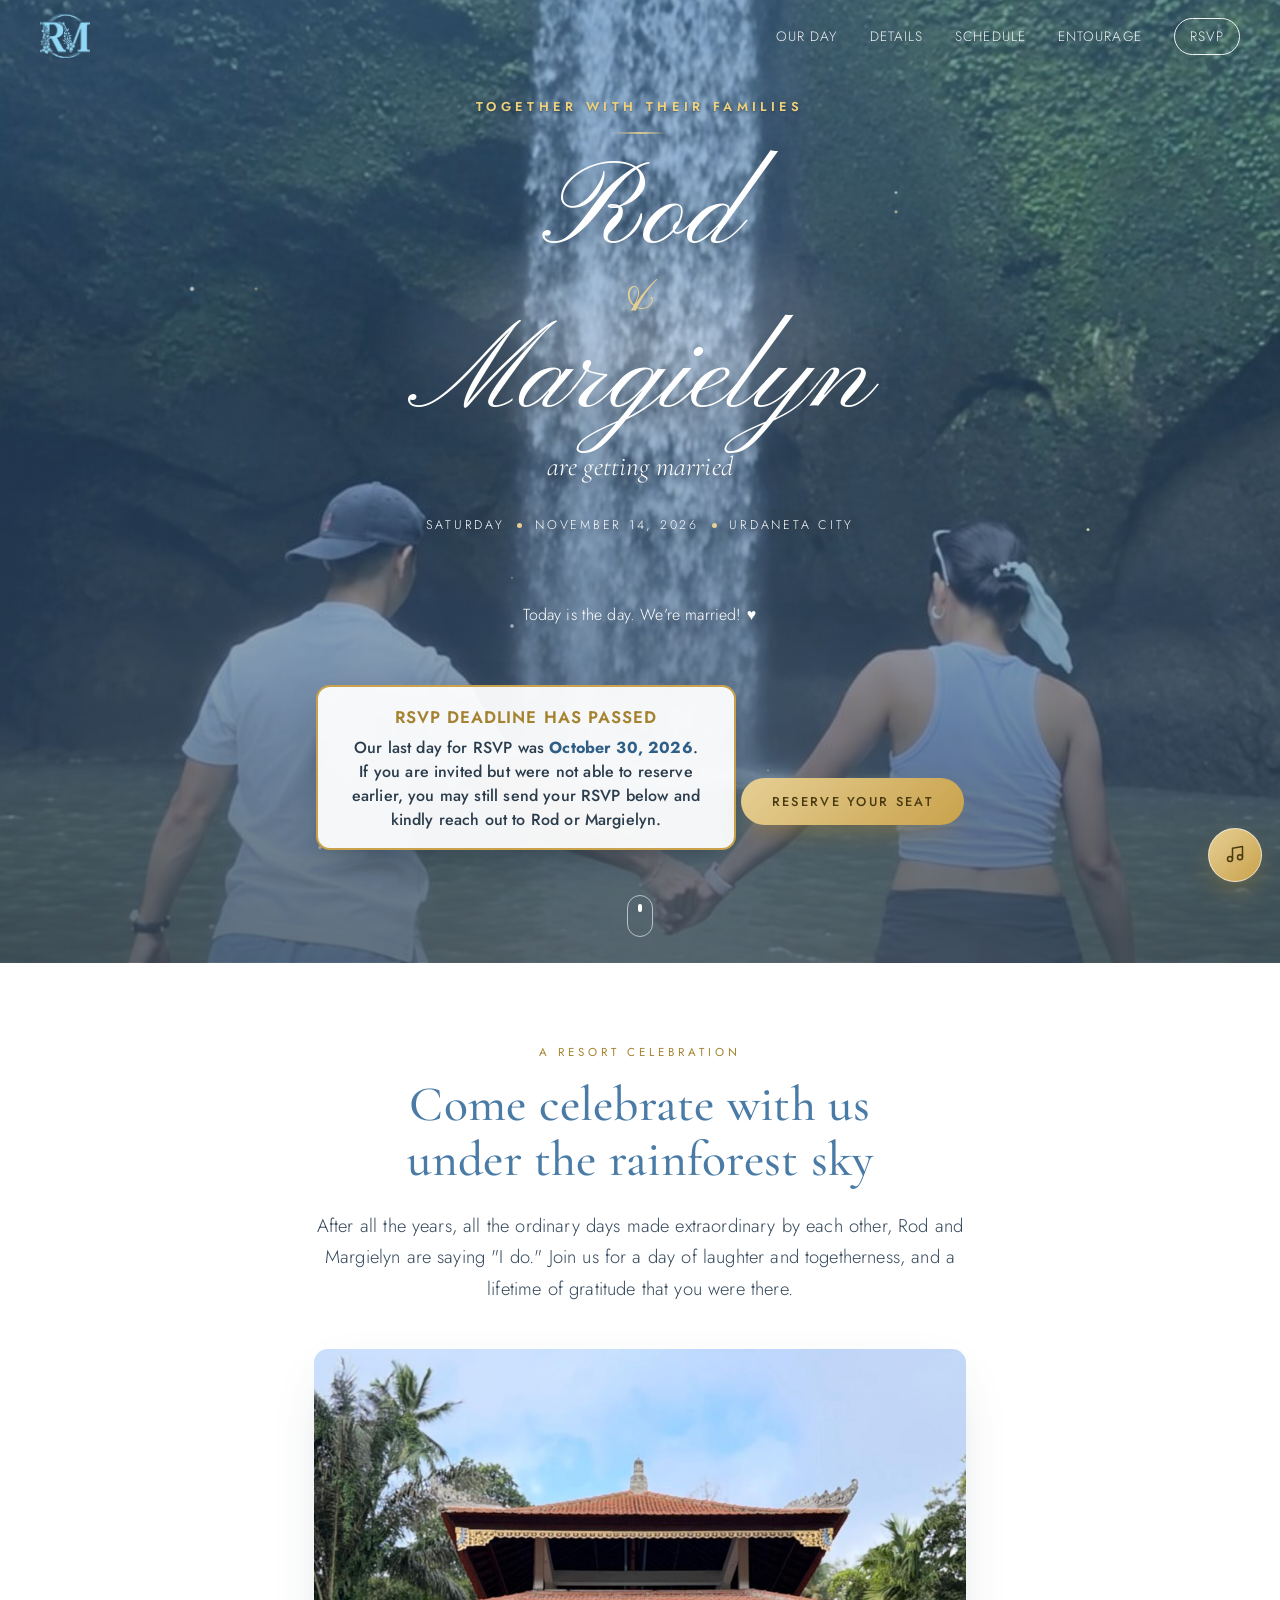
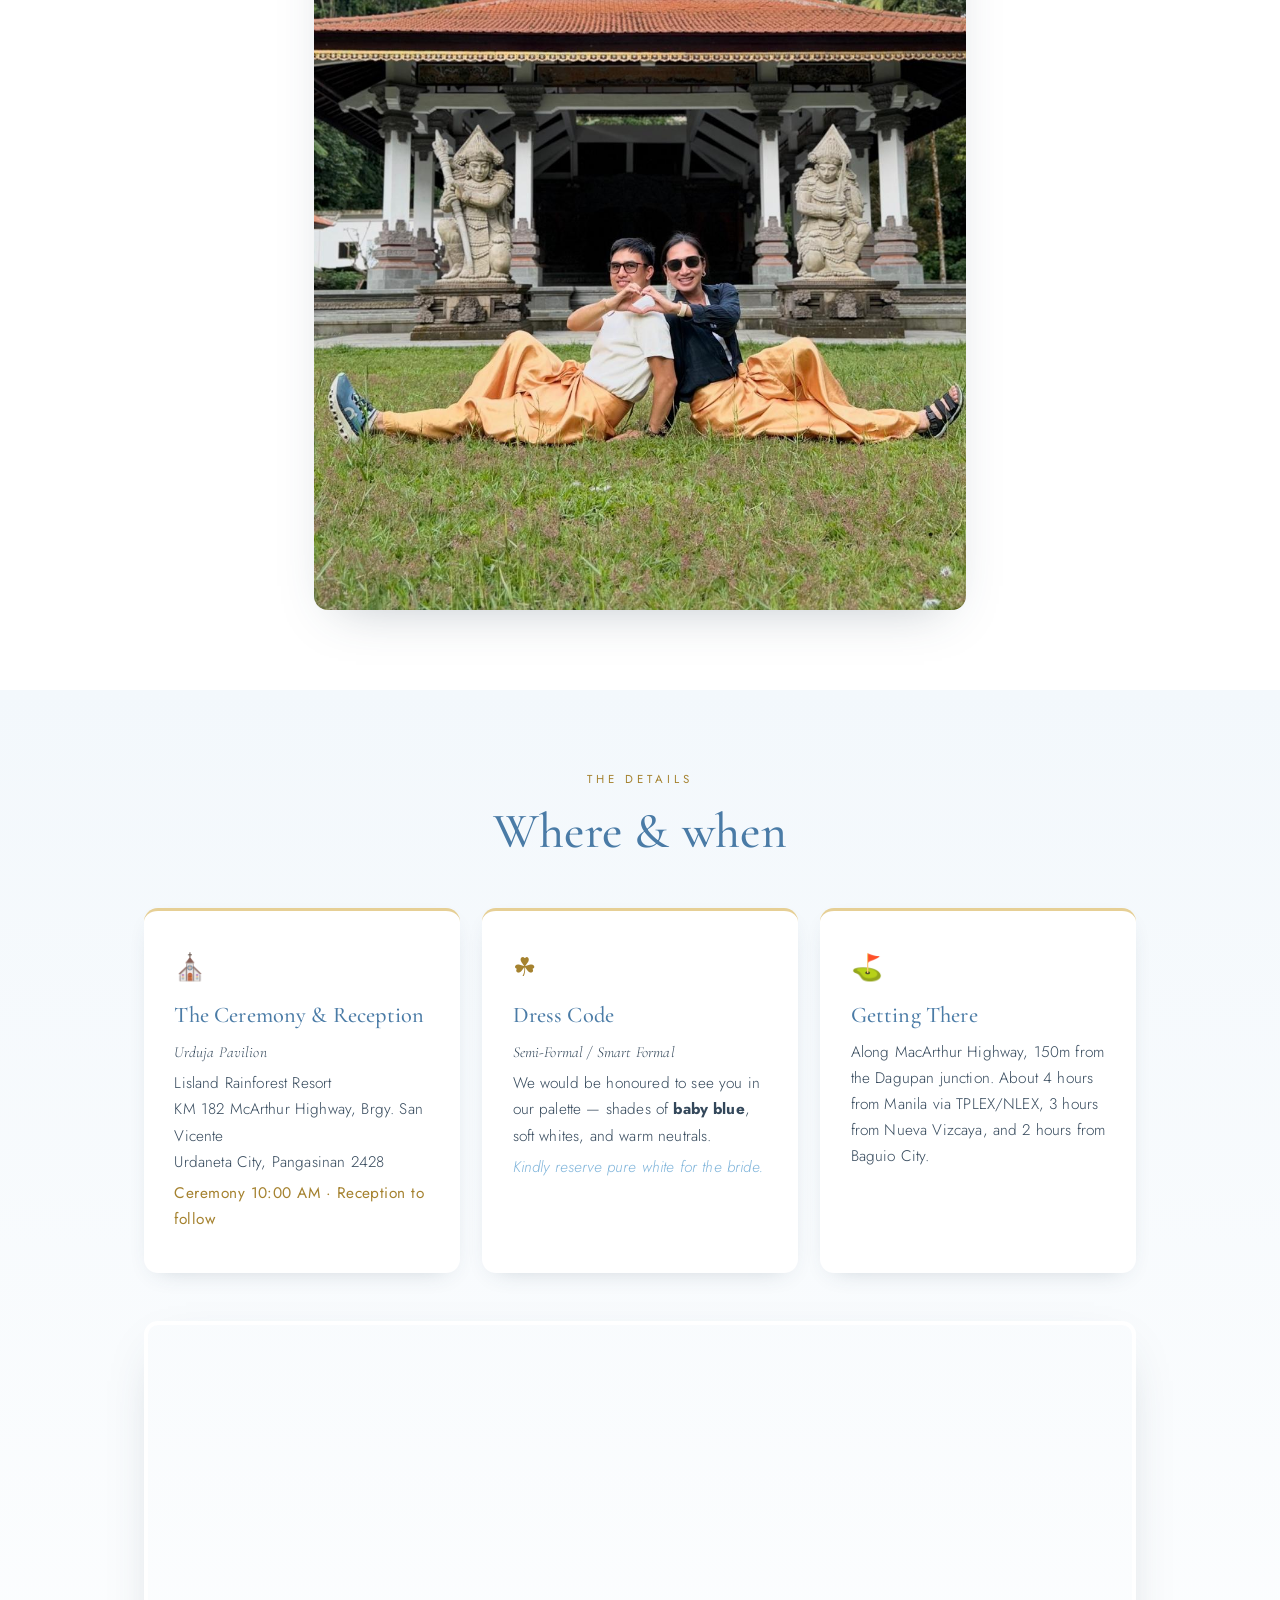
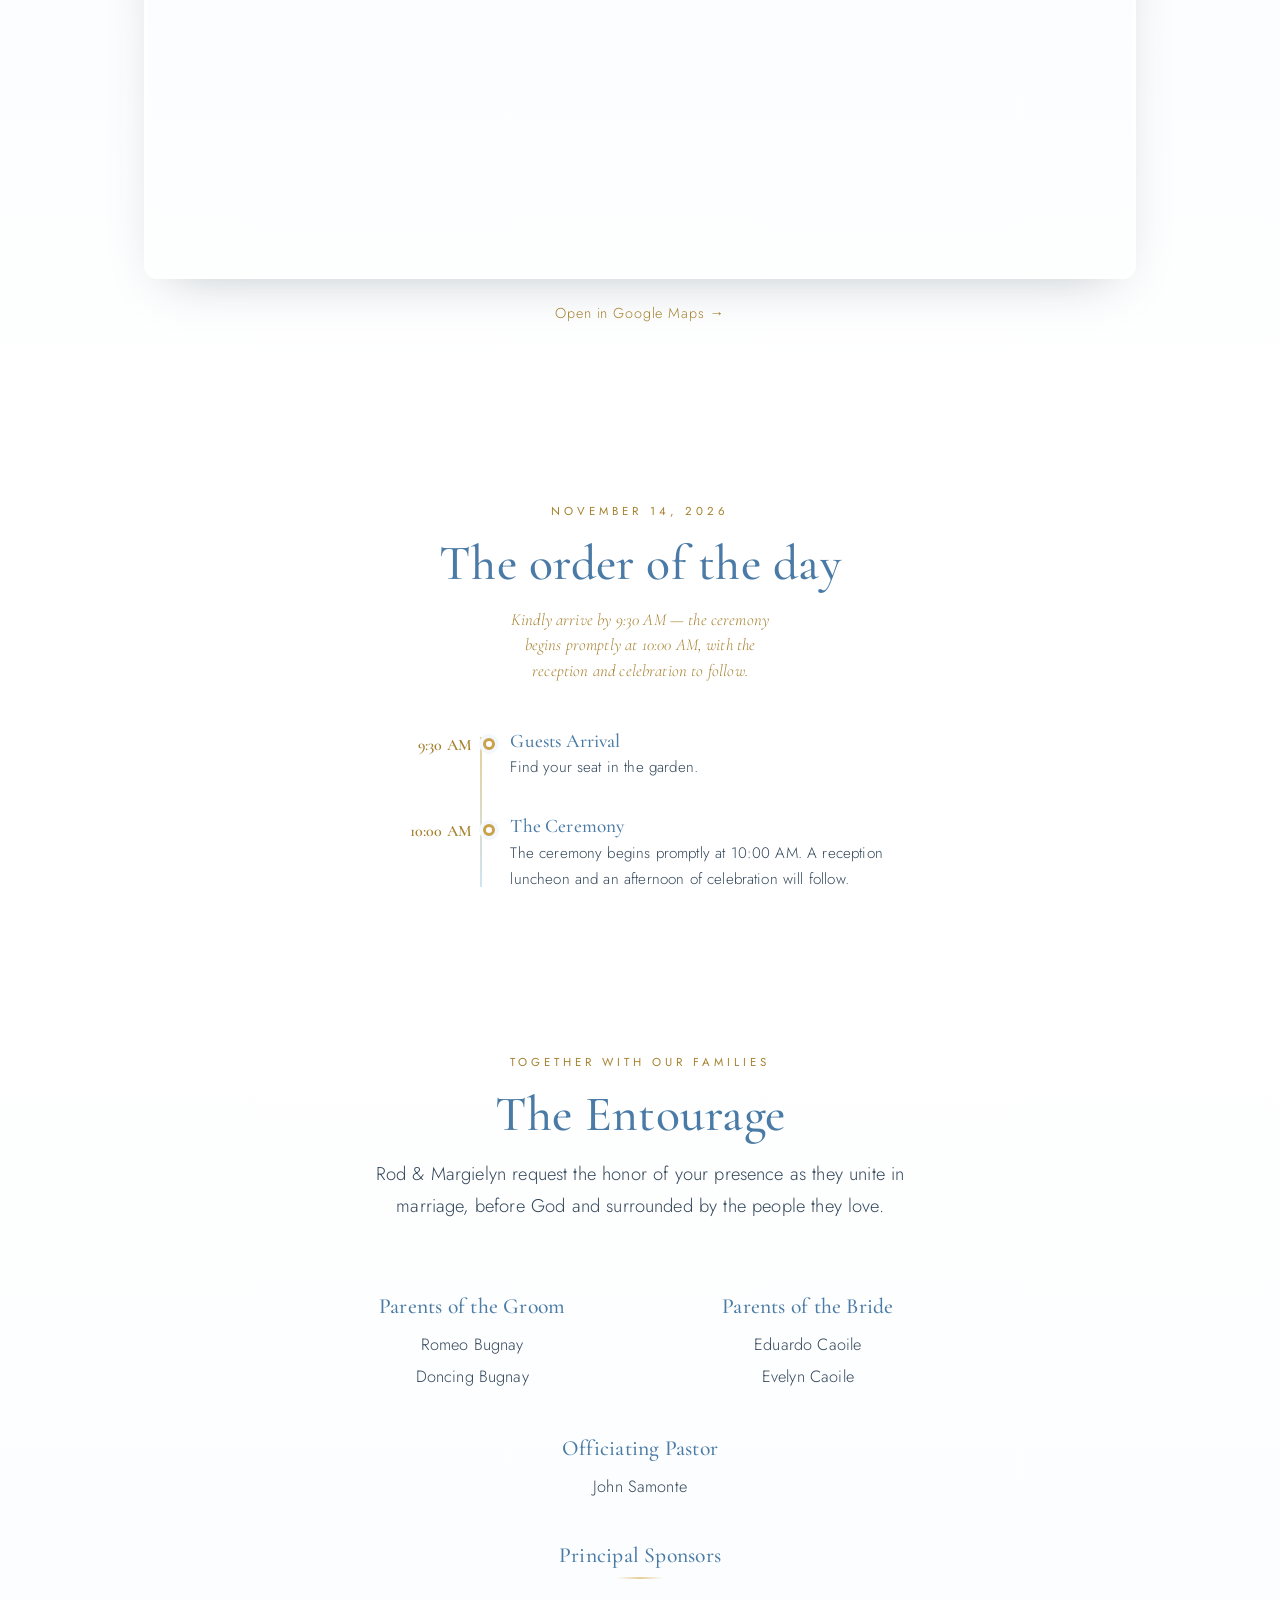
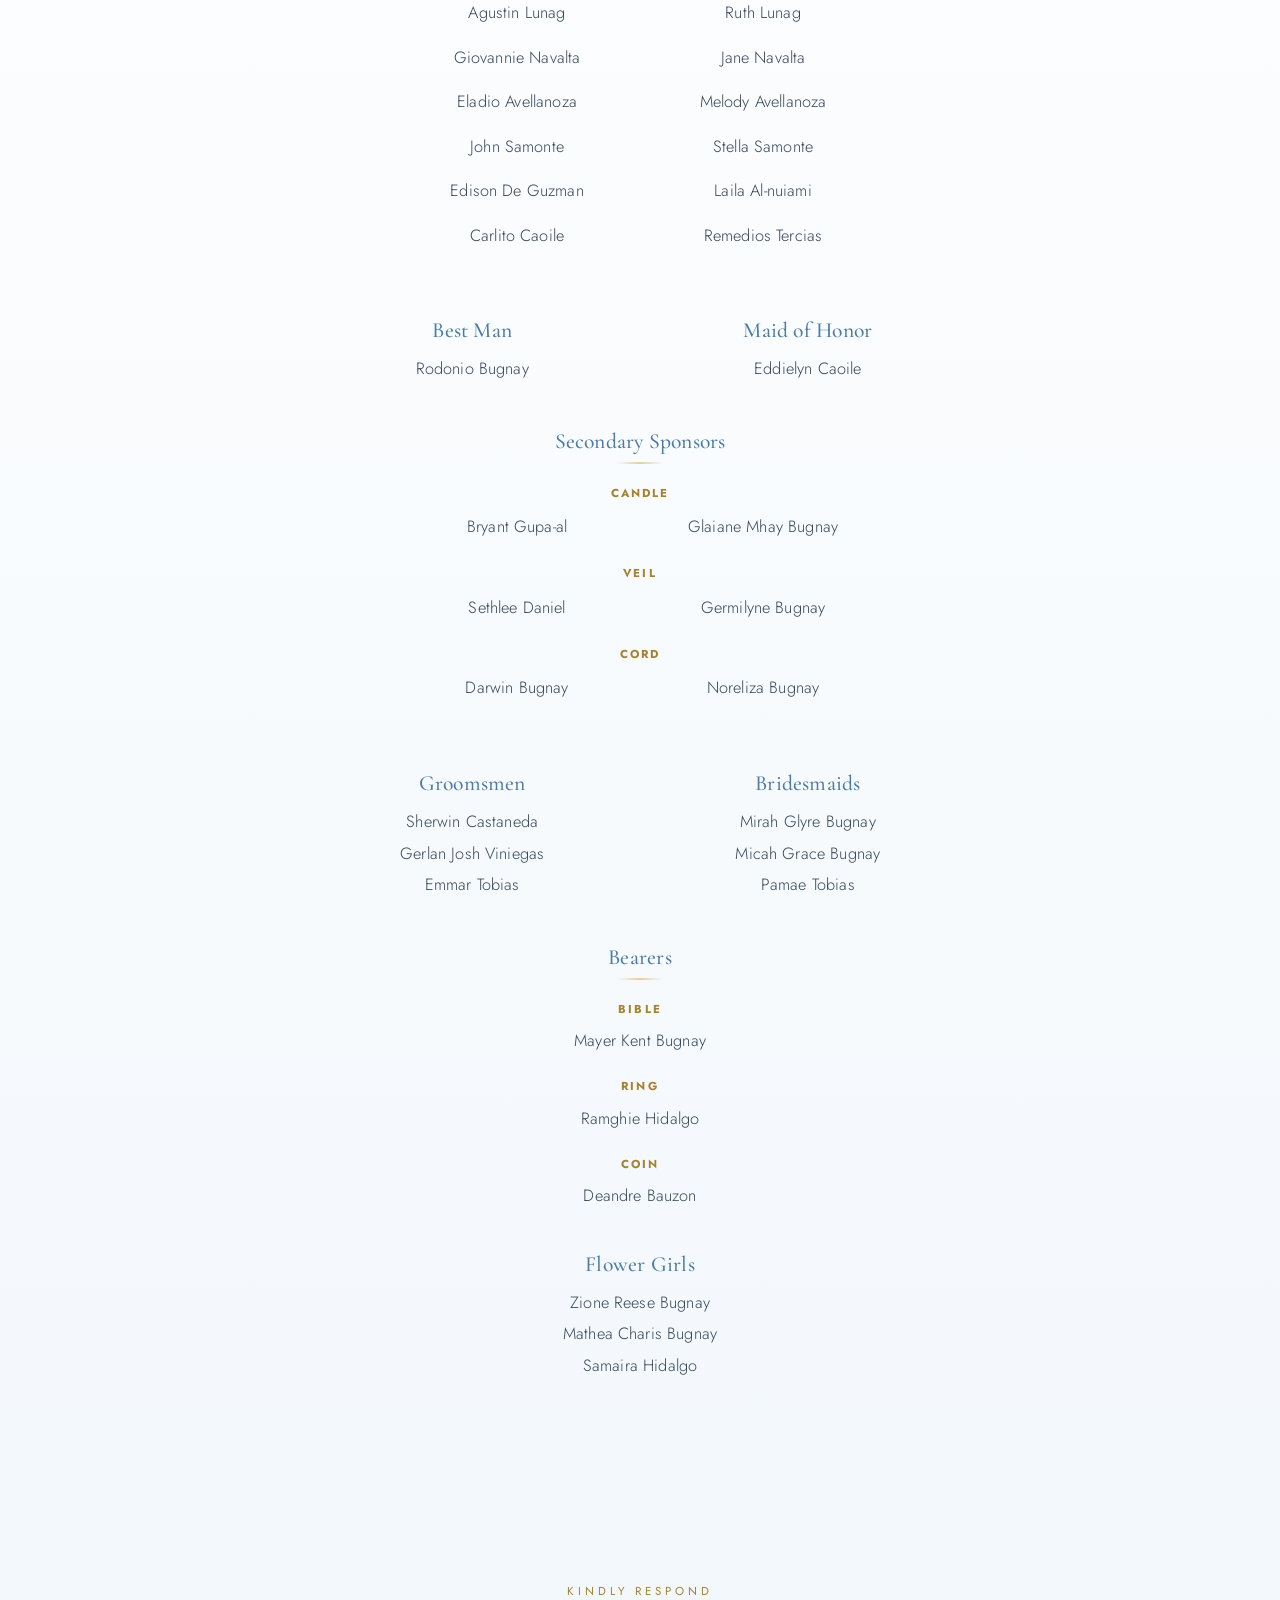
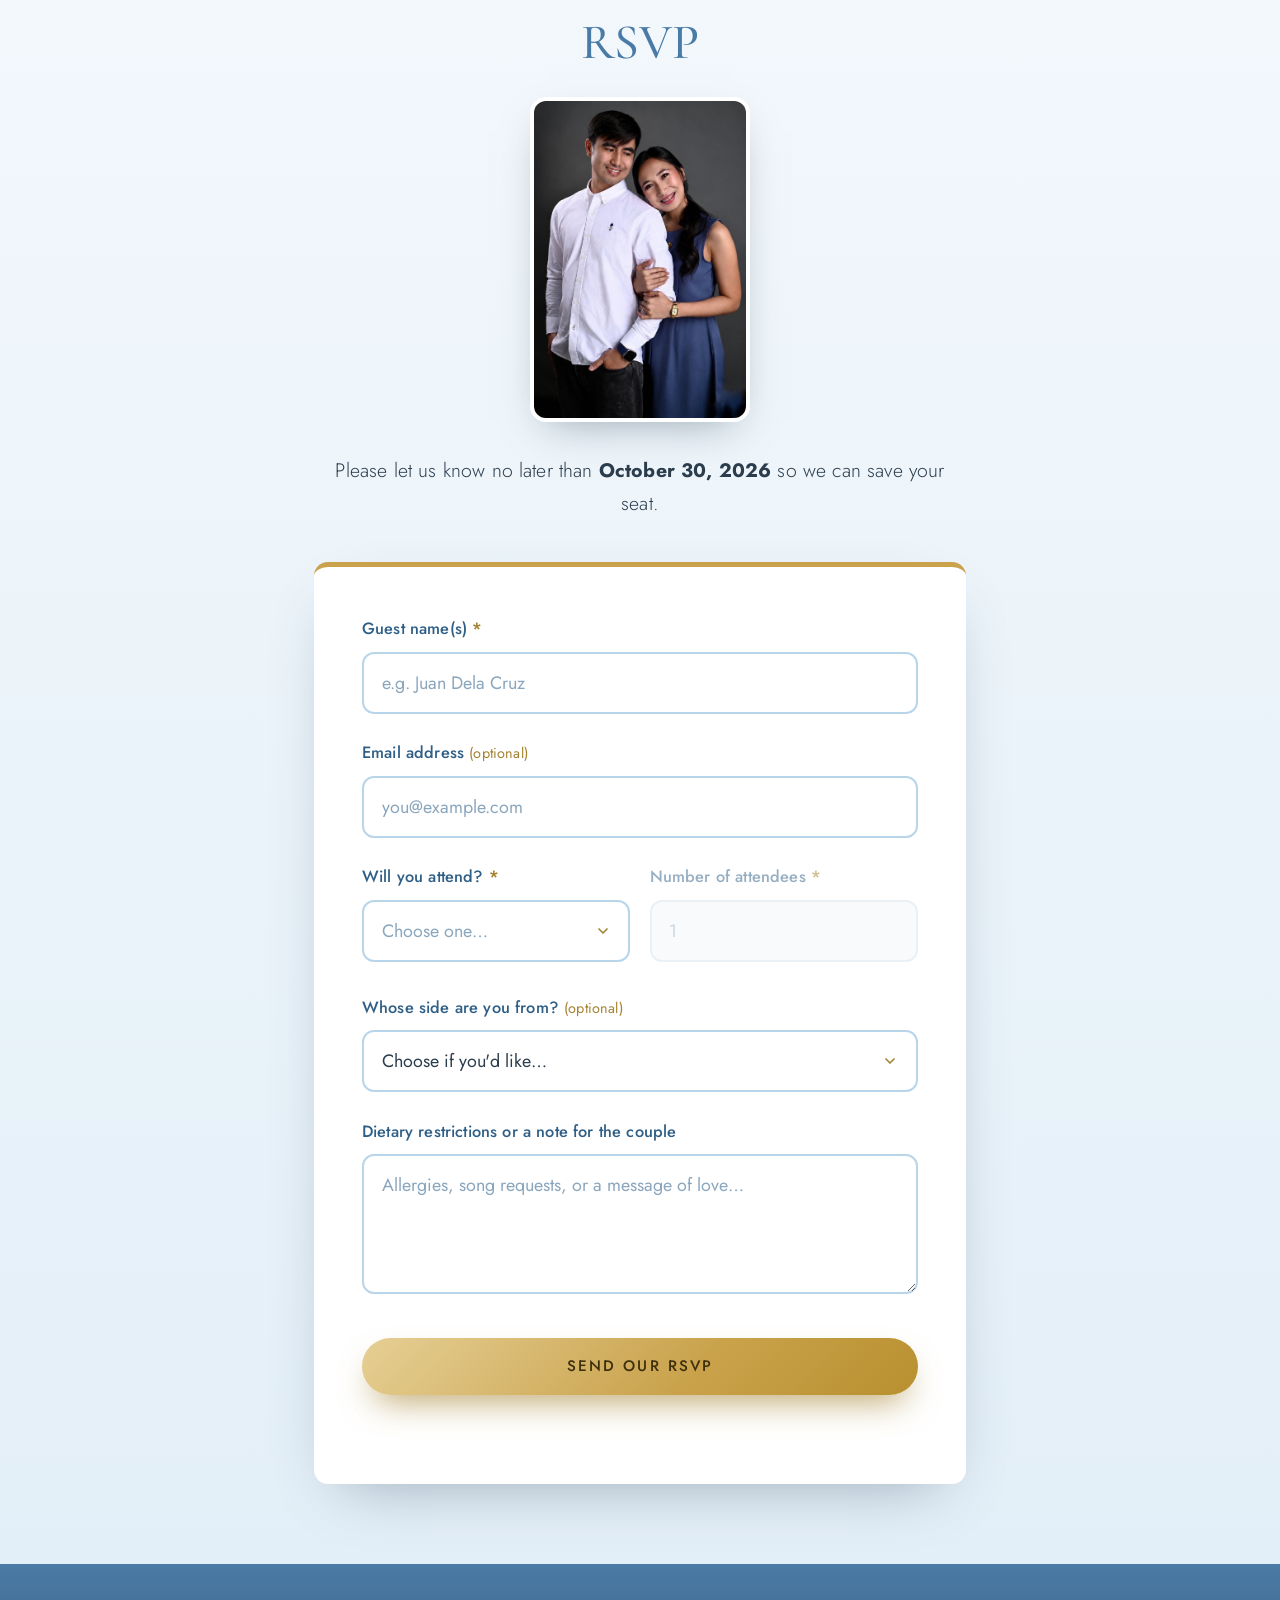
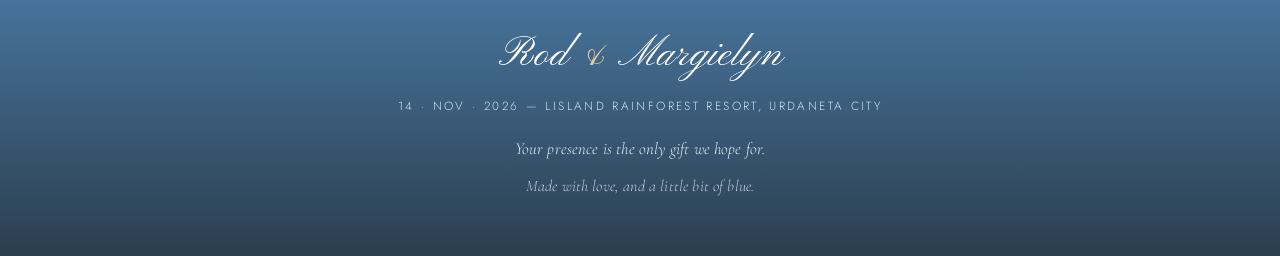
==== commit b7c030f1: "Update index.html" ====
--- a/index.html
+++ b/index.html
@@ -72,12 +72,14 @@
         <div class="countdown__unit"><span class="countdown__num" data-unit="seconds">--</span><span class="countdown__label">Seconds</span></div>
       </div>
 
-            <!-- RSVP closed notice -->
+                  <!-- RSVP closed notice -->
       <div class="rsvp-closed">
-        <p class="rsvp-closed__title">RSVP is now closed</p>
-        <p class="rsvp-closed__text">Our last day for RSVP was <strong>October 30, 2026</strong>.<br />Kindly reach out to Rod or Margielyn directly.</p>
-      </div>
-
+        <p class="rsvp-closed__title">RSVP deadline has passed</p>
+        <p class="rsvp-closed__text">Our last day for RSVP was <strong>October 30, 2026</strong>.<br />If you are invited but were not able to reserve earlier, you may still send your RSVP below and kindly reach out to Rod or Margielyn.</p>
+      </div>
+
+      <a href="#rsvp" class="btn btn--gold reveal">Reserve your seat</a>
+      
 
     </div>
 
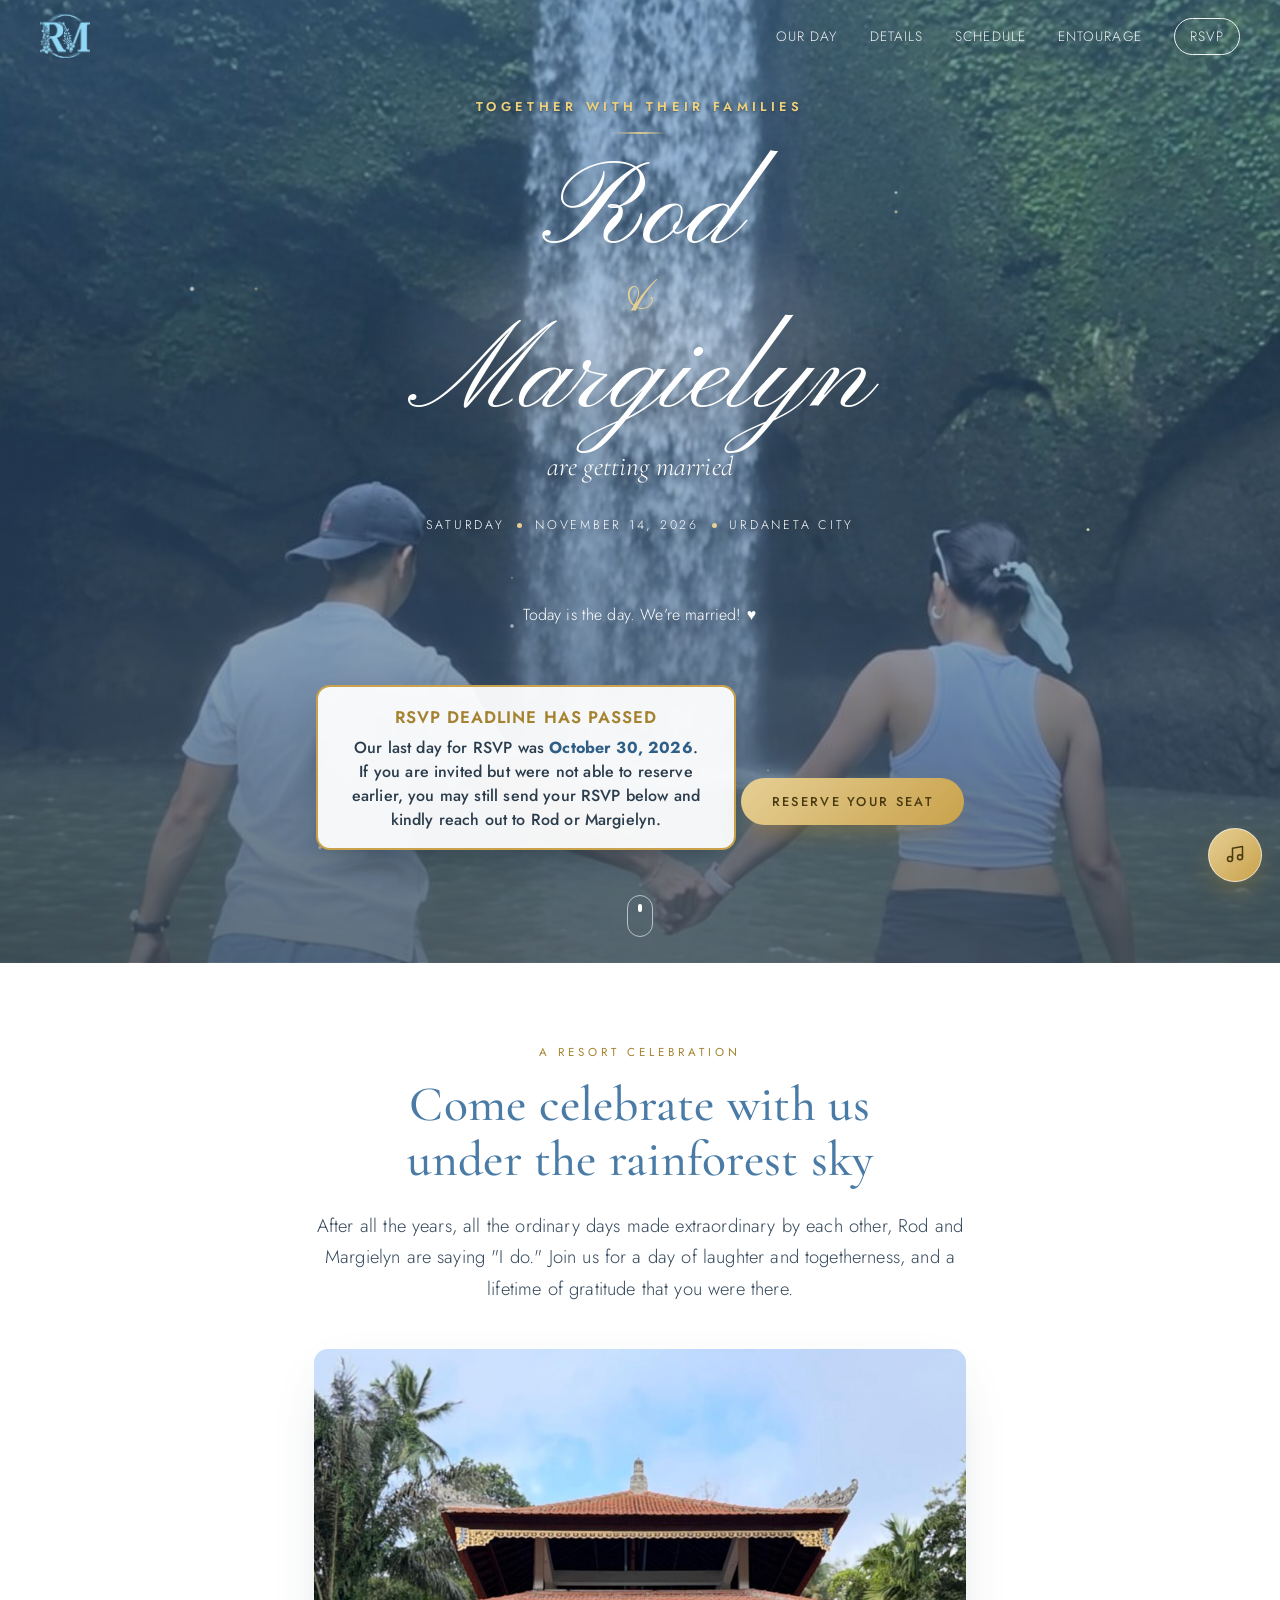
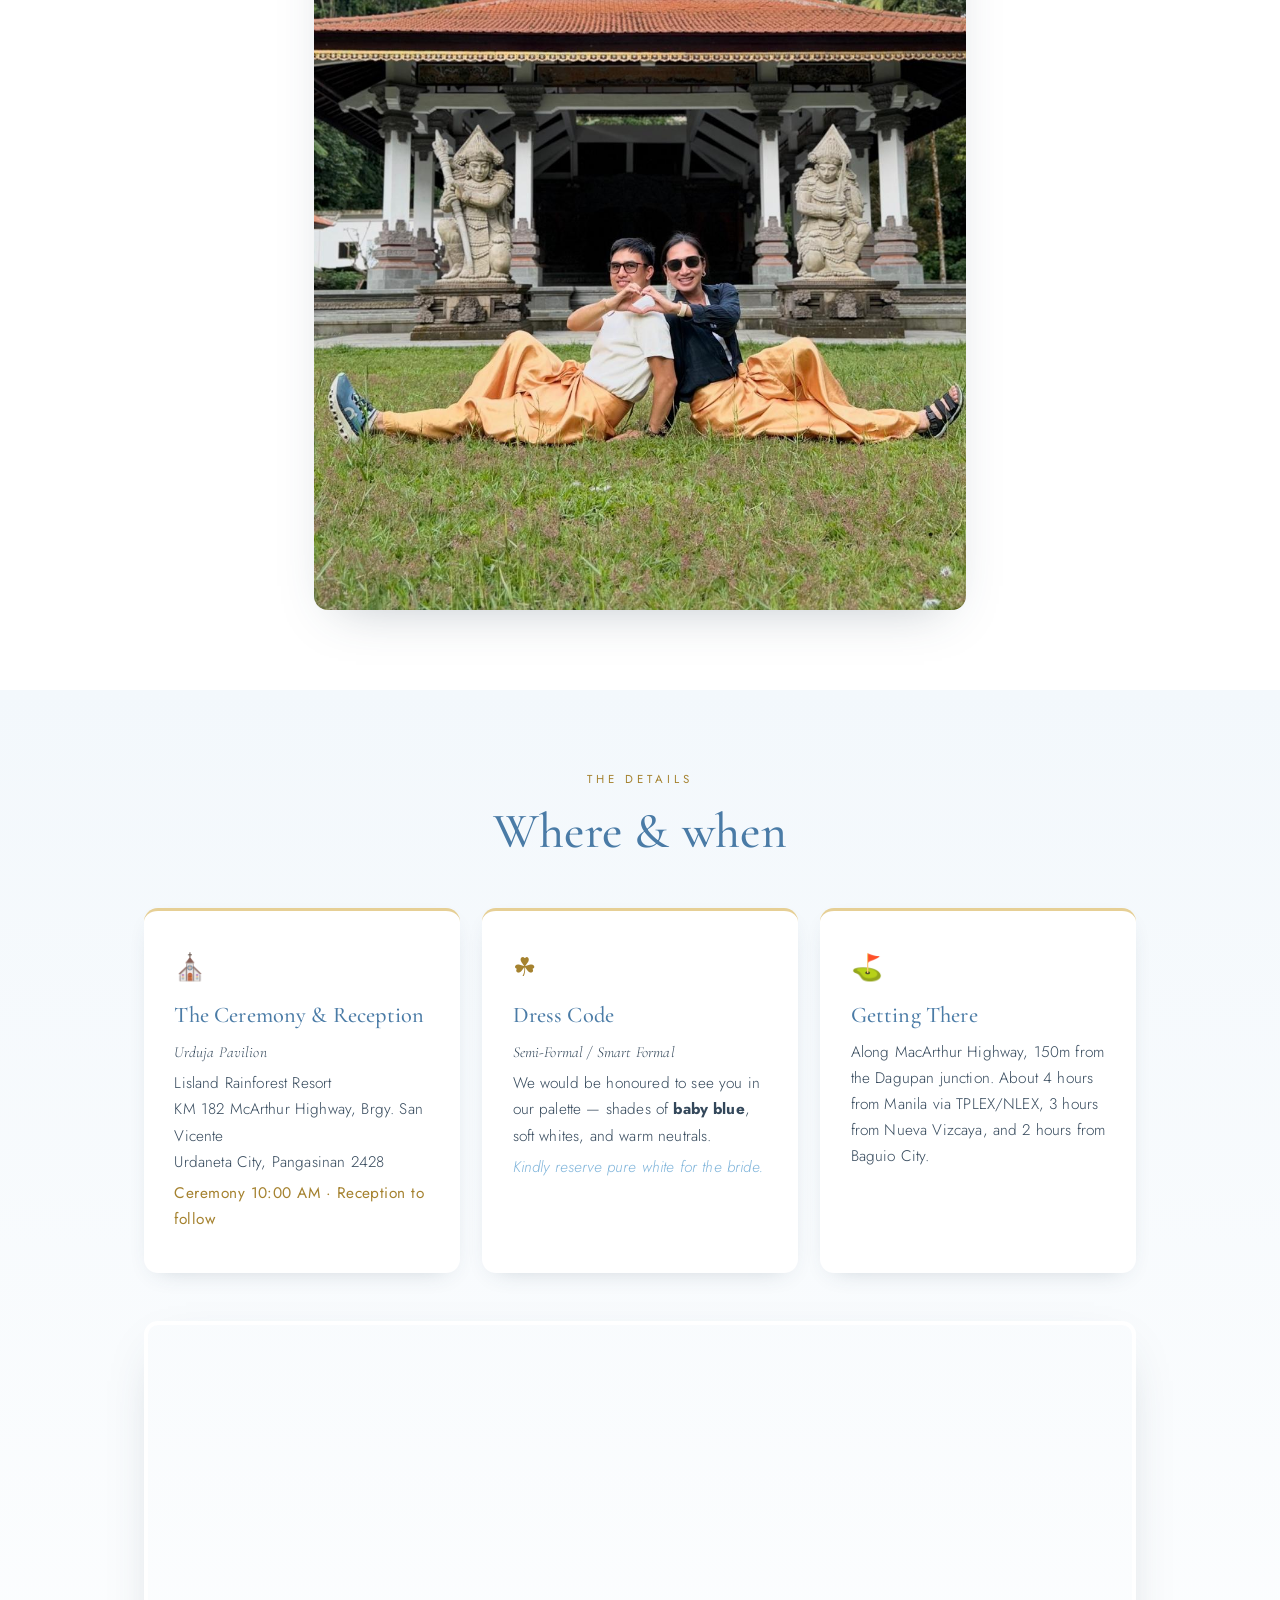
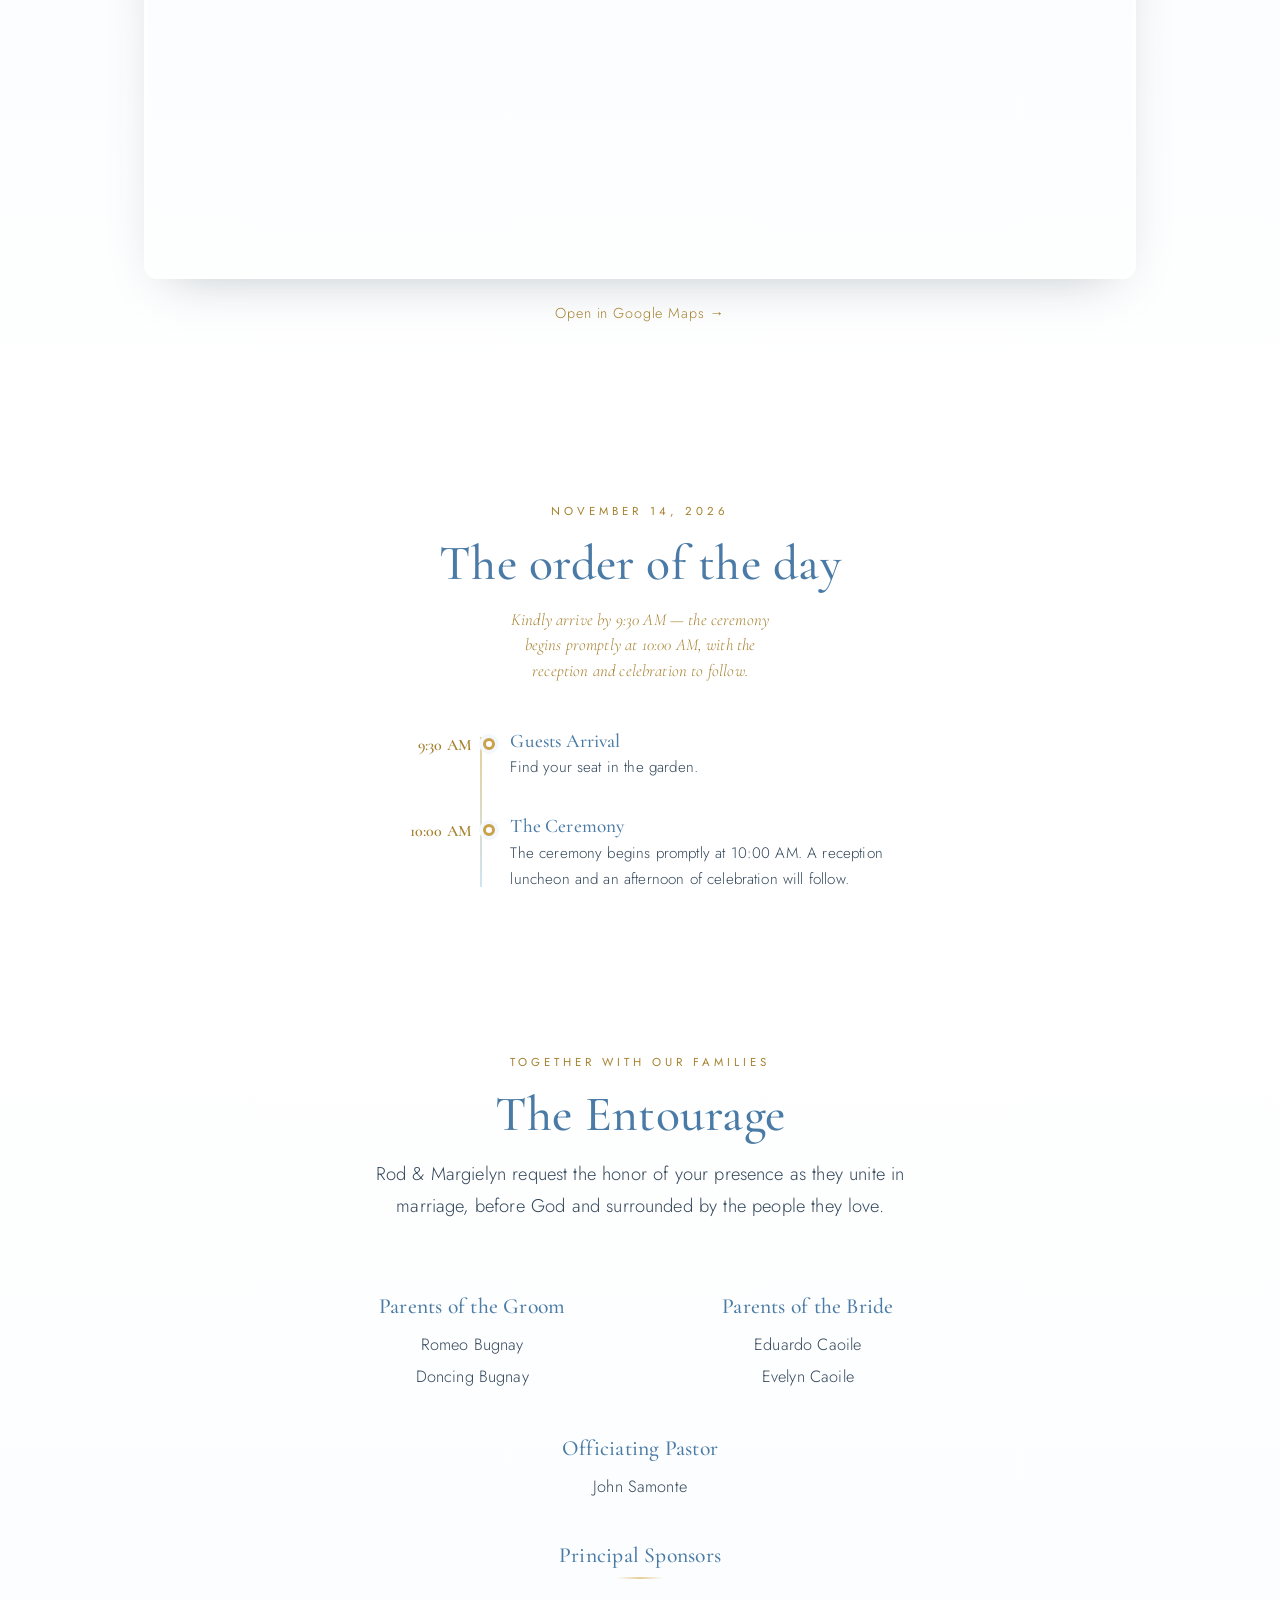
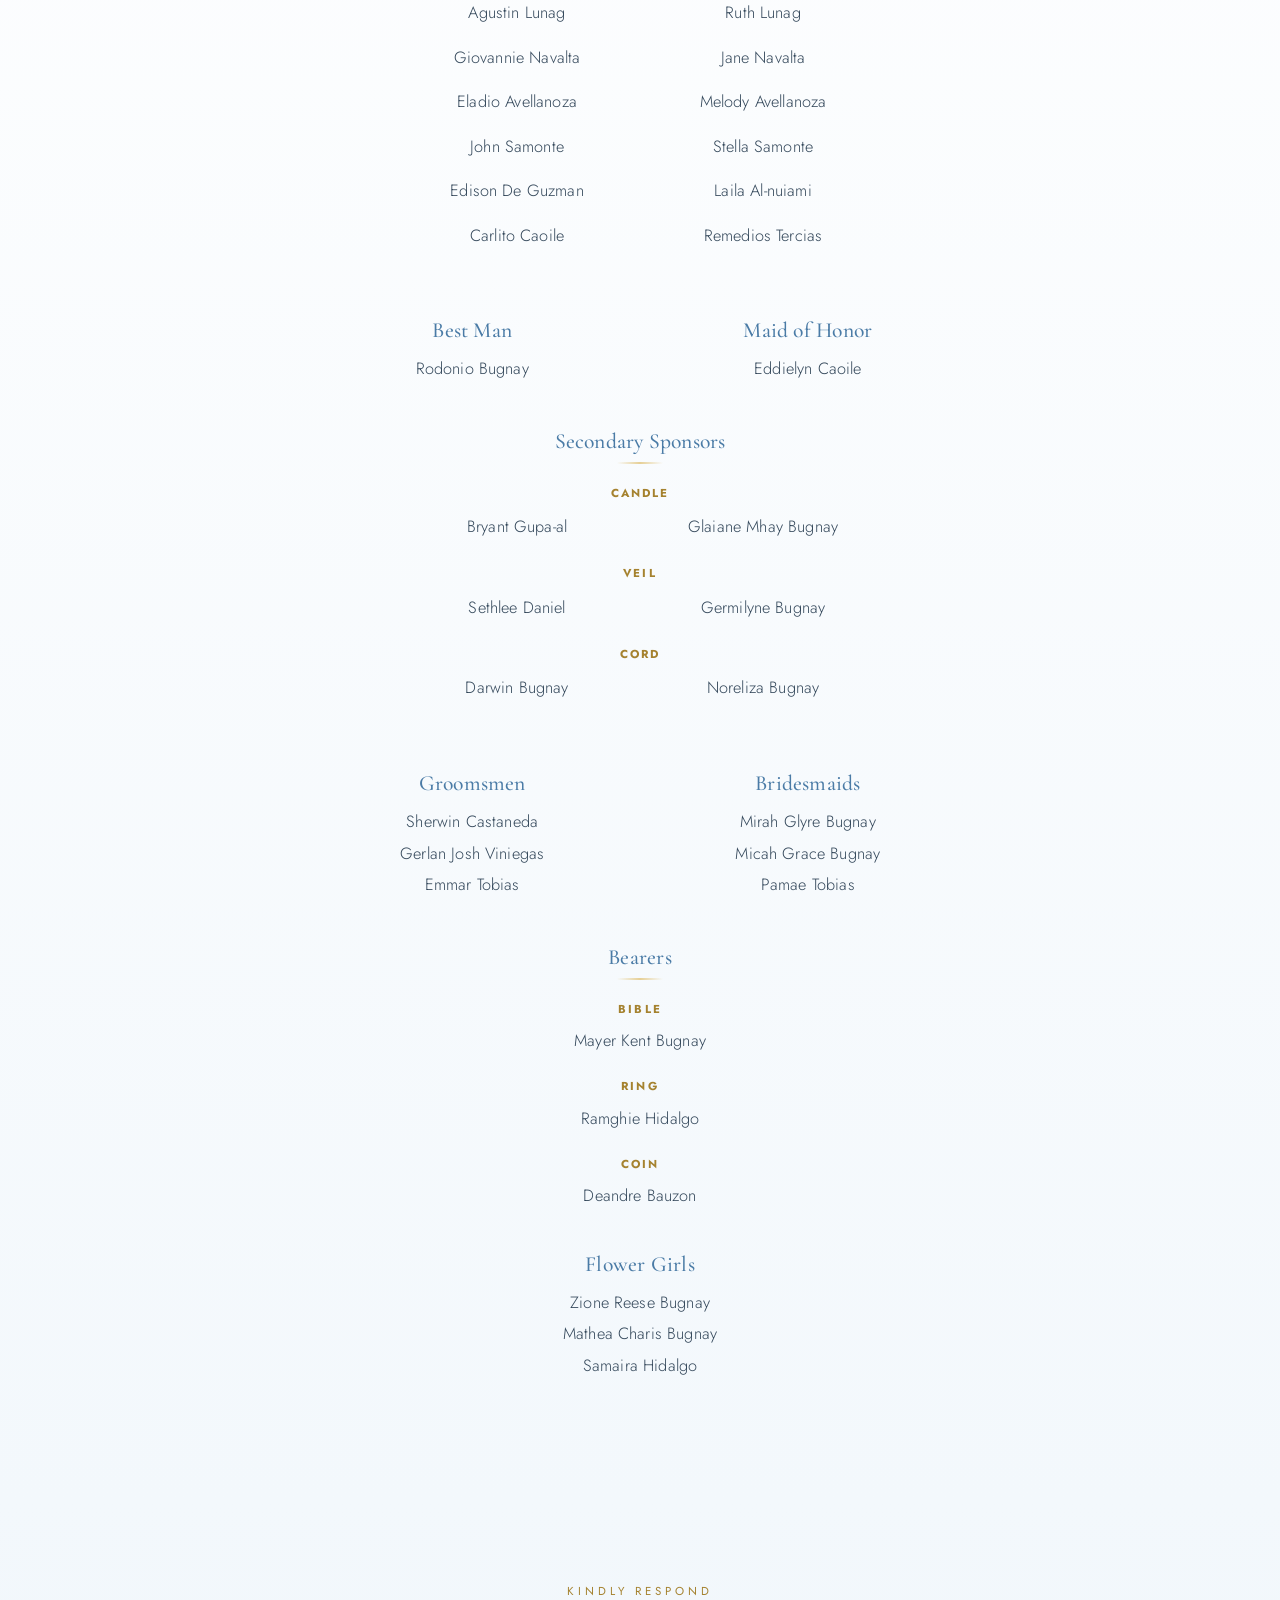
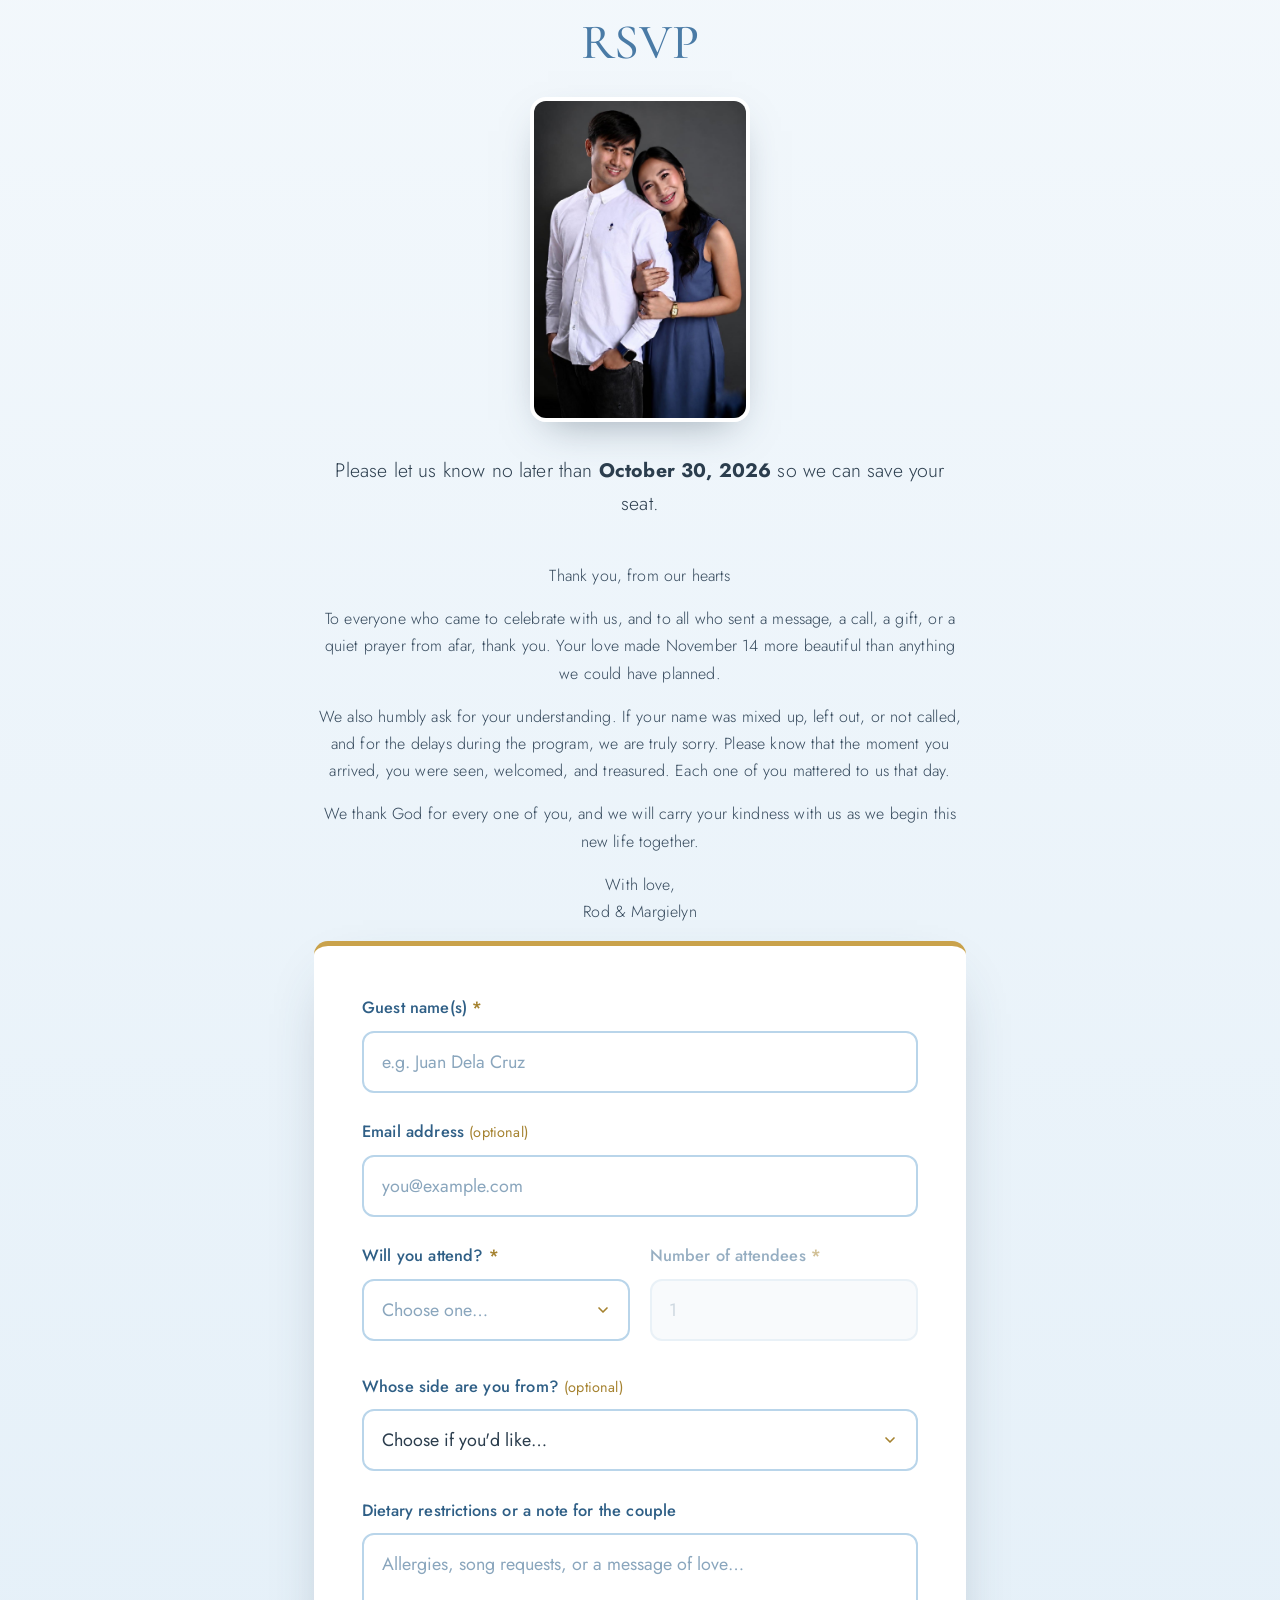
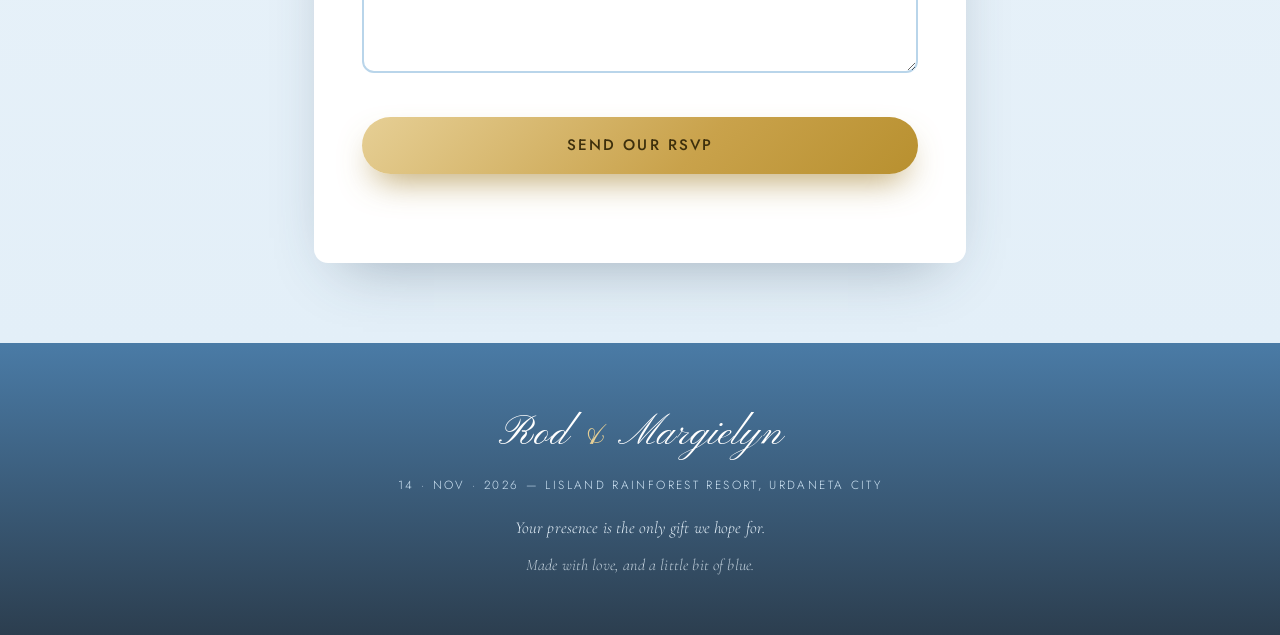
==== commit f0238b85: "Update index.html" ====
--- a/index.html
+++ b/index.html
@@ -308,8 +308,20 @@
         </figure>
         <p class="lead reveal">Please let us know no later than <strong>October 30, 2026</strong>
            so we can save your seat.</p>
-      </div>
-
+          <div class="thanks-note reveal">
+          <p class="thanks-note__title">Thank you, from our hearts</p>
+          <p>To everyone who came to celebrate with us, and to all who sent a message,
+             a call, a gift, or a quiet prayer from afar, thank you. Your love made
+             November 14 more beautiful than anything we could have planned.</p>
+          <p>We also humbly ask for your understanding. If your name was mixed up,
+             left out, or not called, and for the delays during the program, we are
+             truly sorry. Please know that the moment you arrived, you were seen,
+             welcomed, and treasured. Each one of you mattered to us that day.</p>
+          <p>We thank God for every one of you, and we will carry your kindness with us
+             as we begin this new life together.</p>
+          <p class="thanks-note__sign">With love,<br />Rod &amp; Margielyn</p>
+        </div>     
+      </div>
       <form class="rsvp__form reveal" id="rsvpForm" novalidate>
         <div class="field">
           <label for="guestName">Guest name(s) <span aria-hidden="true">*</span></label>
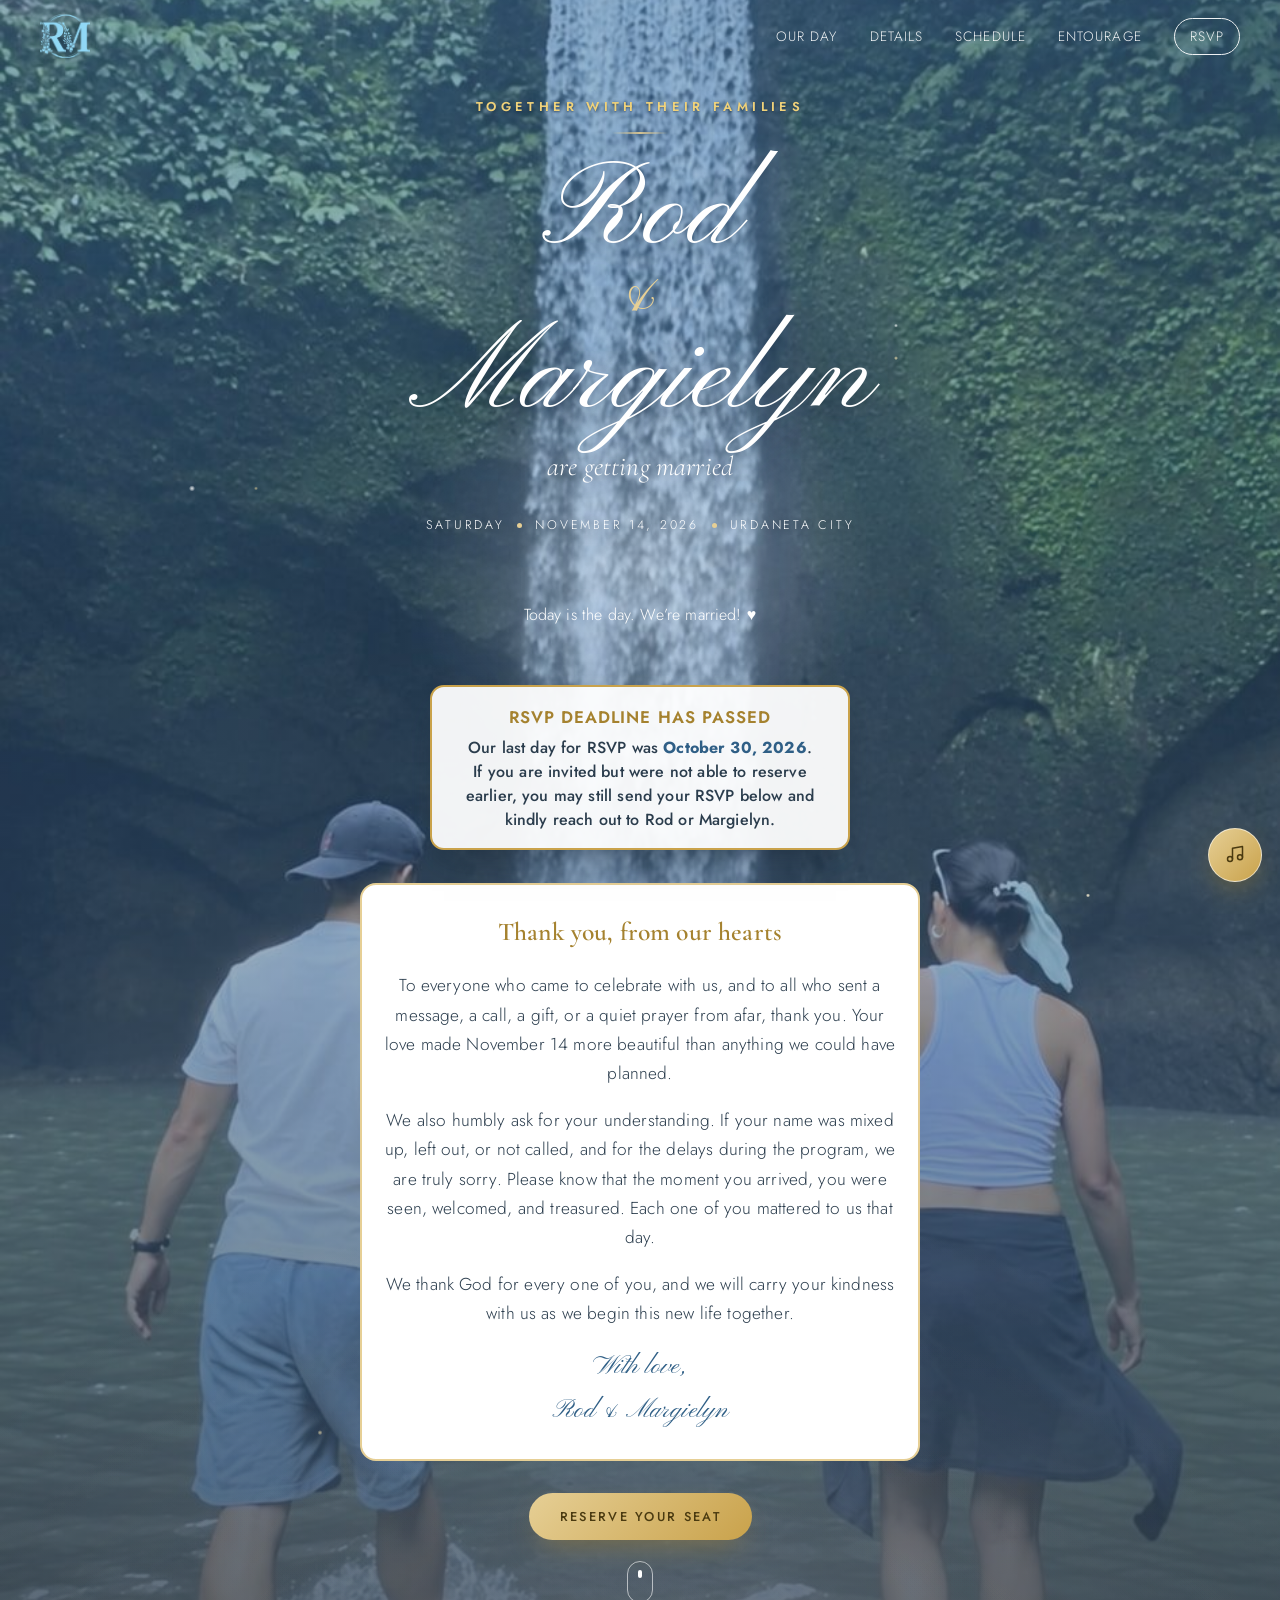
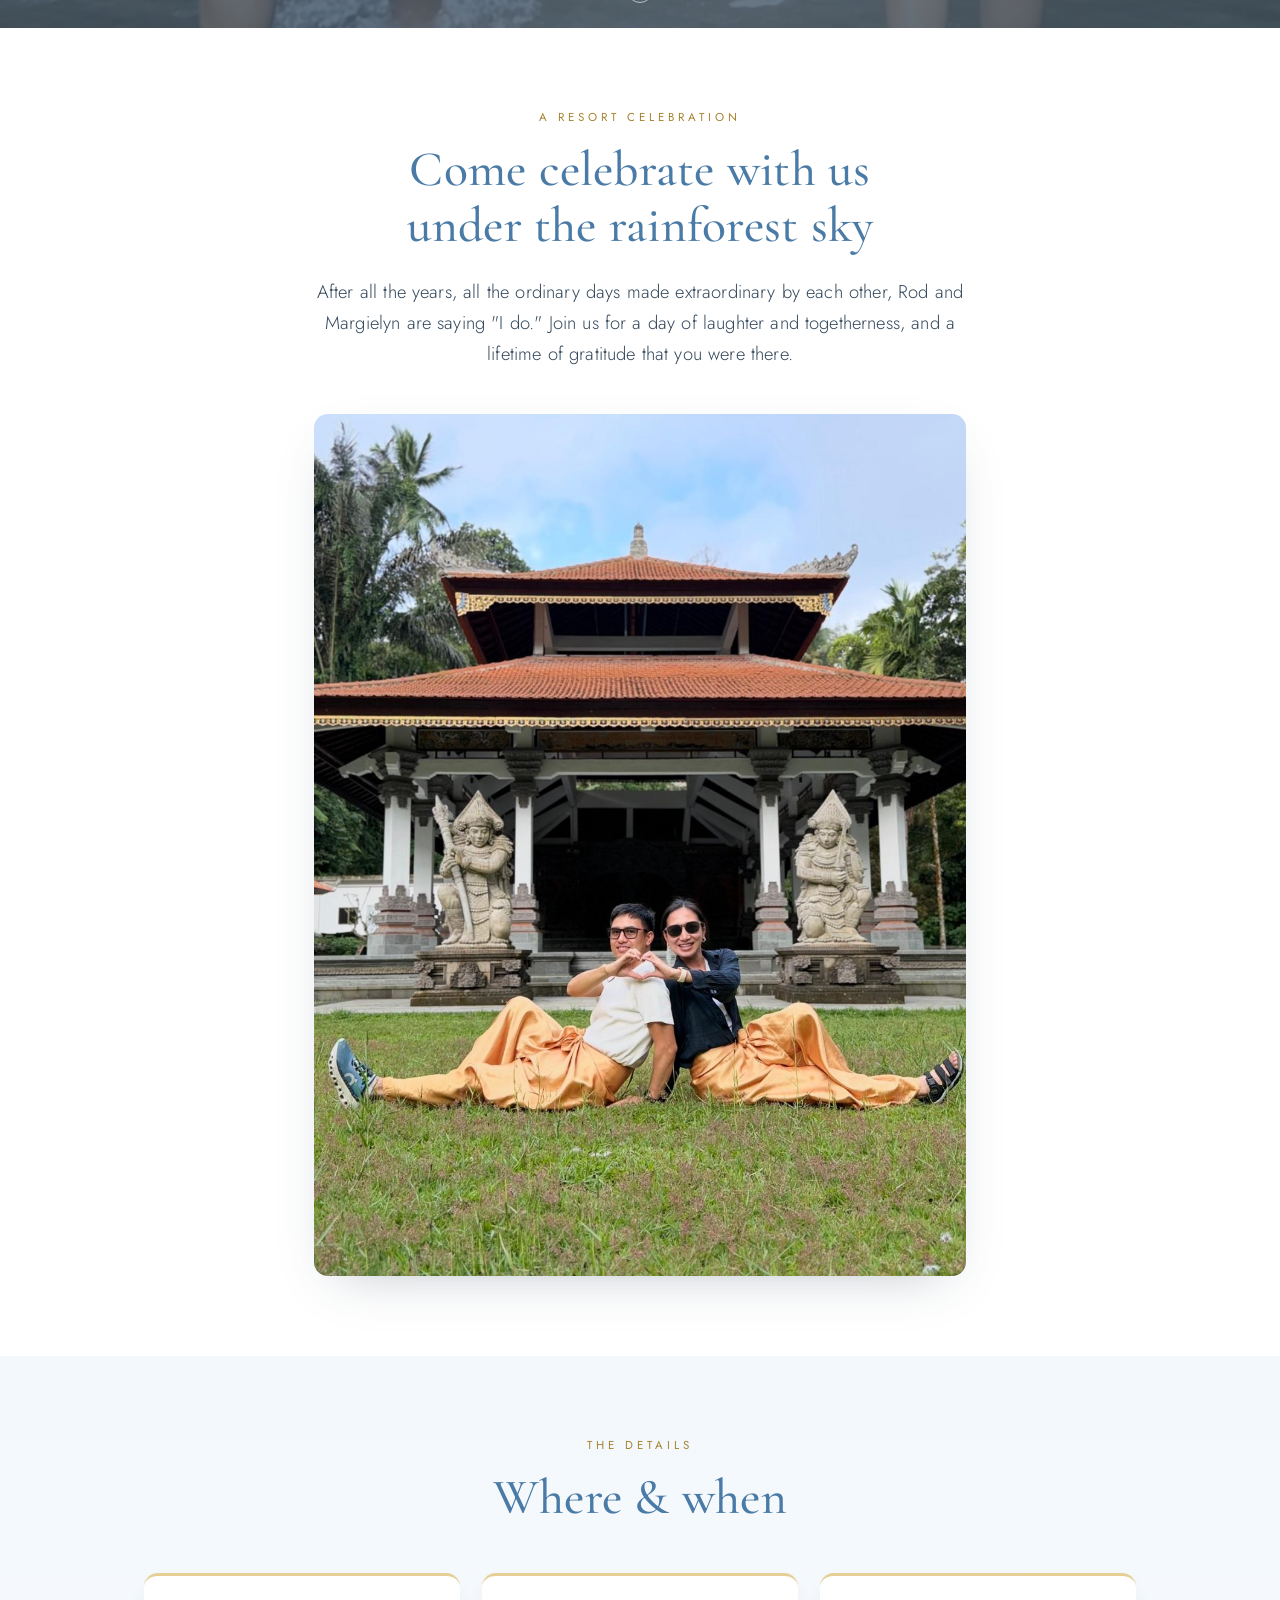
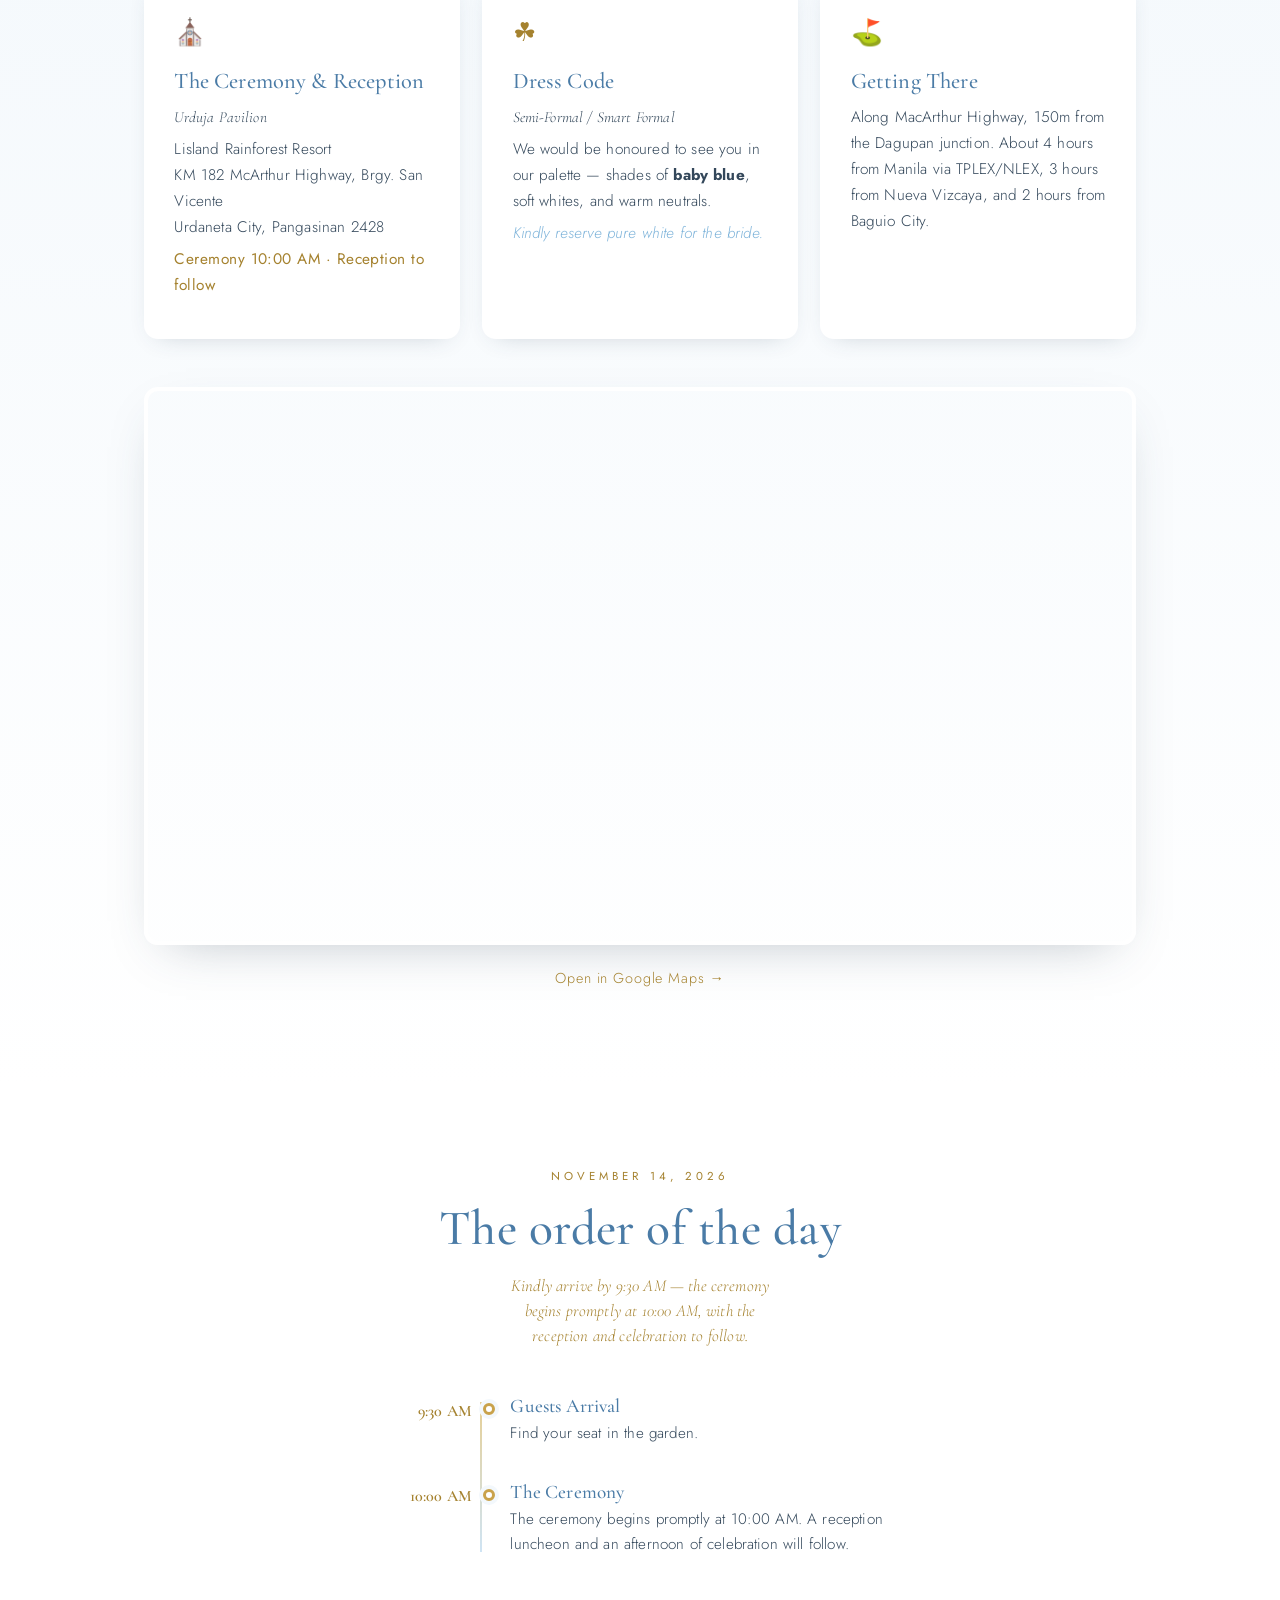
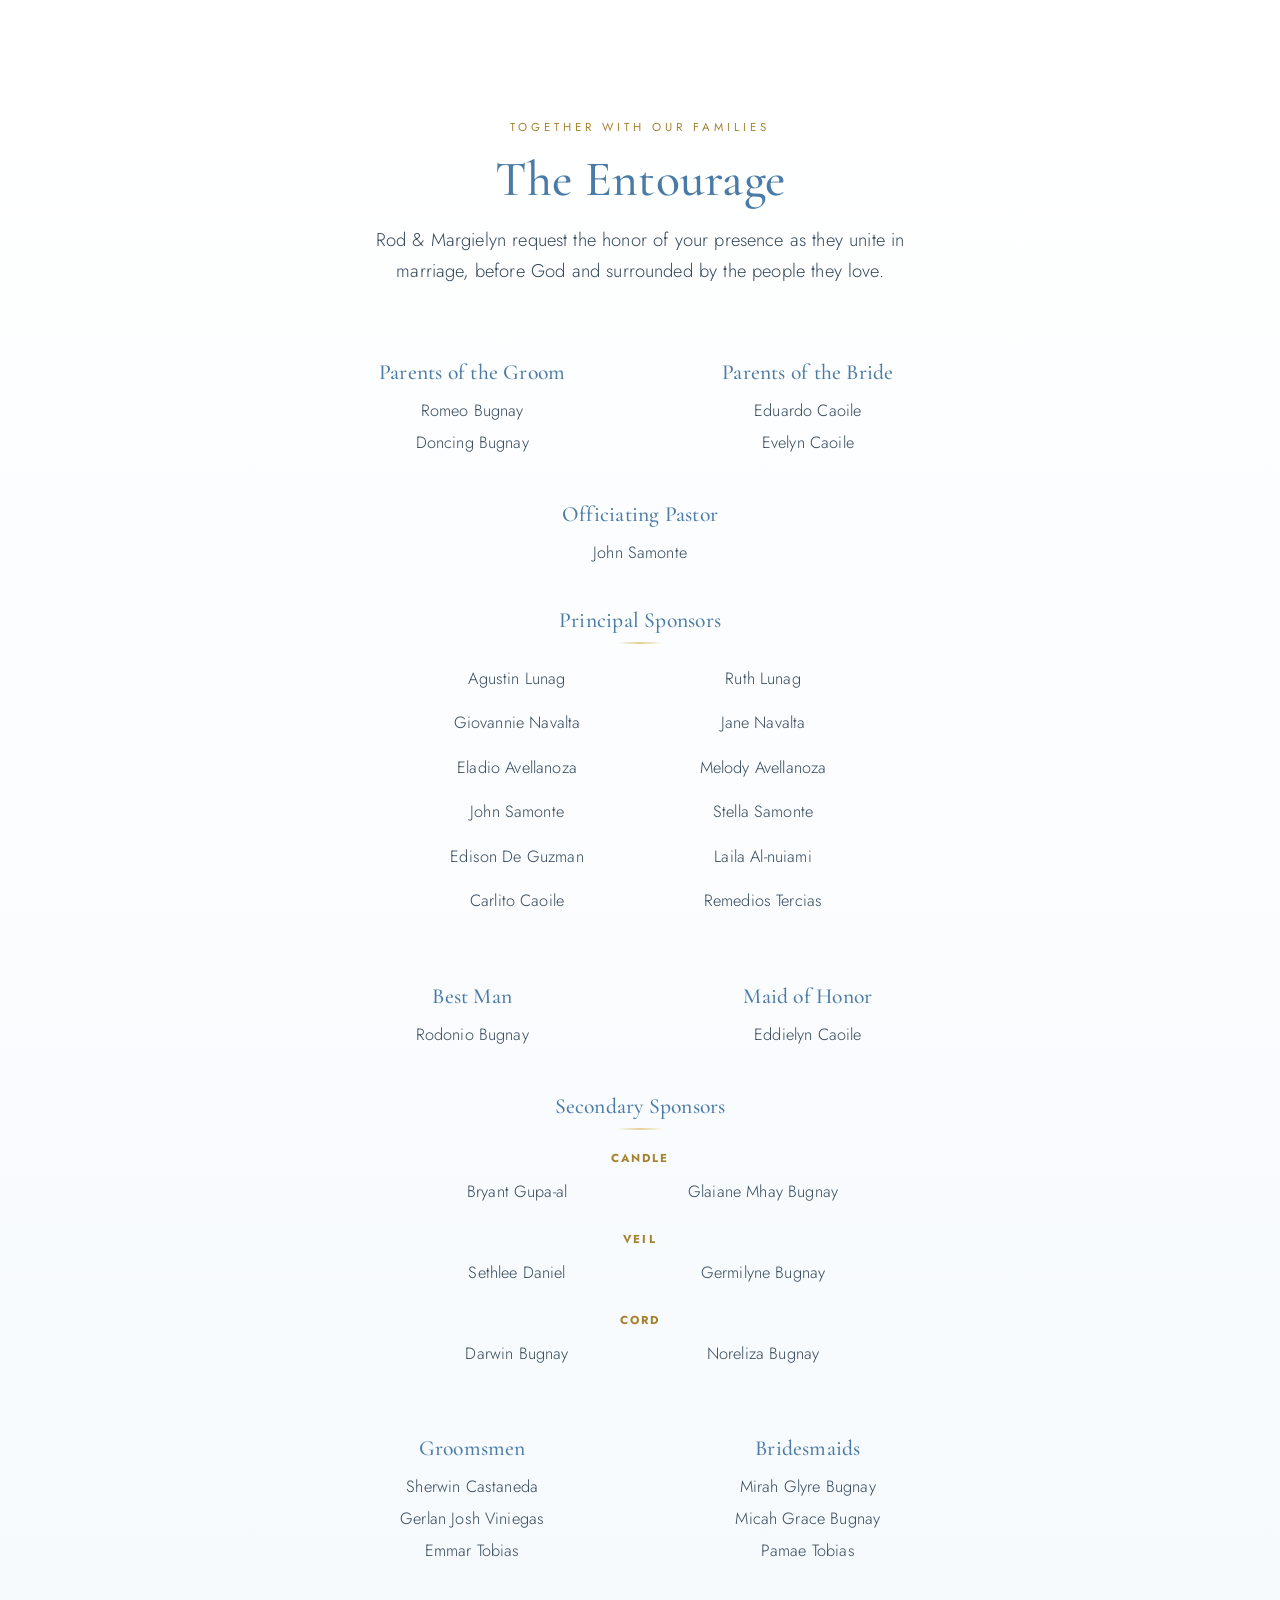
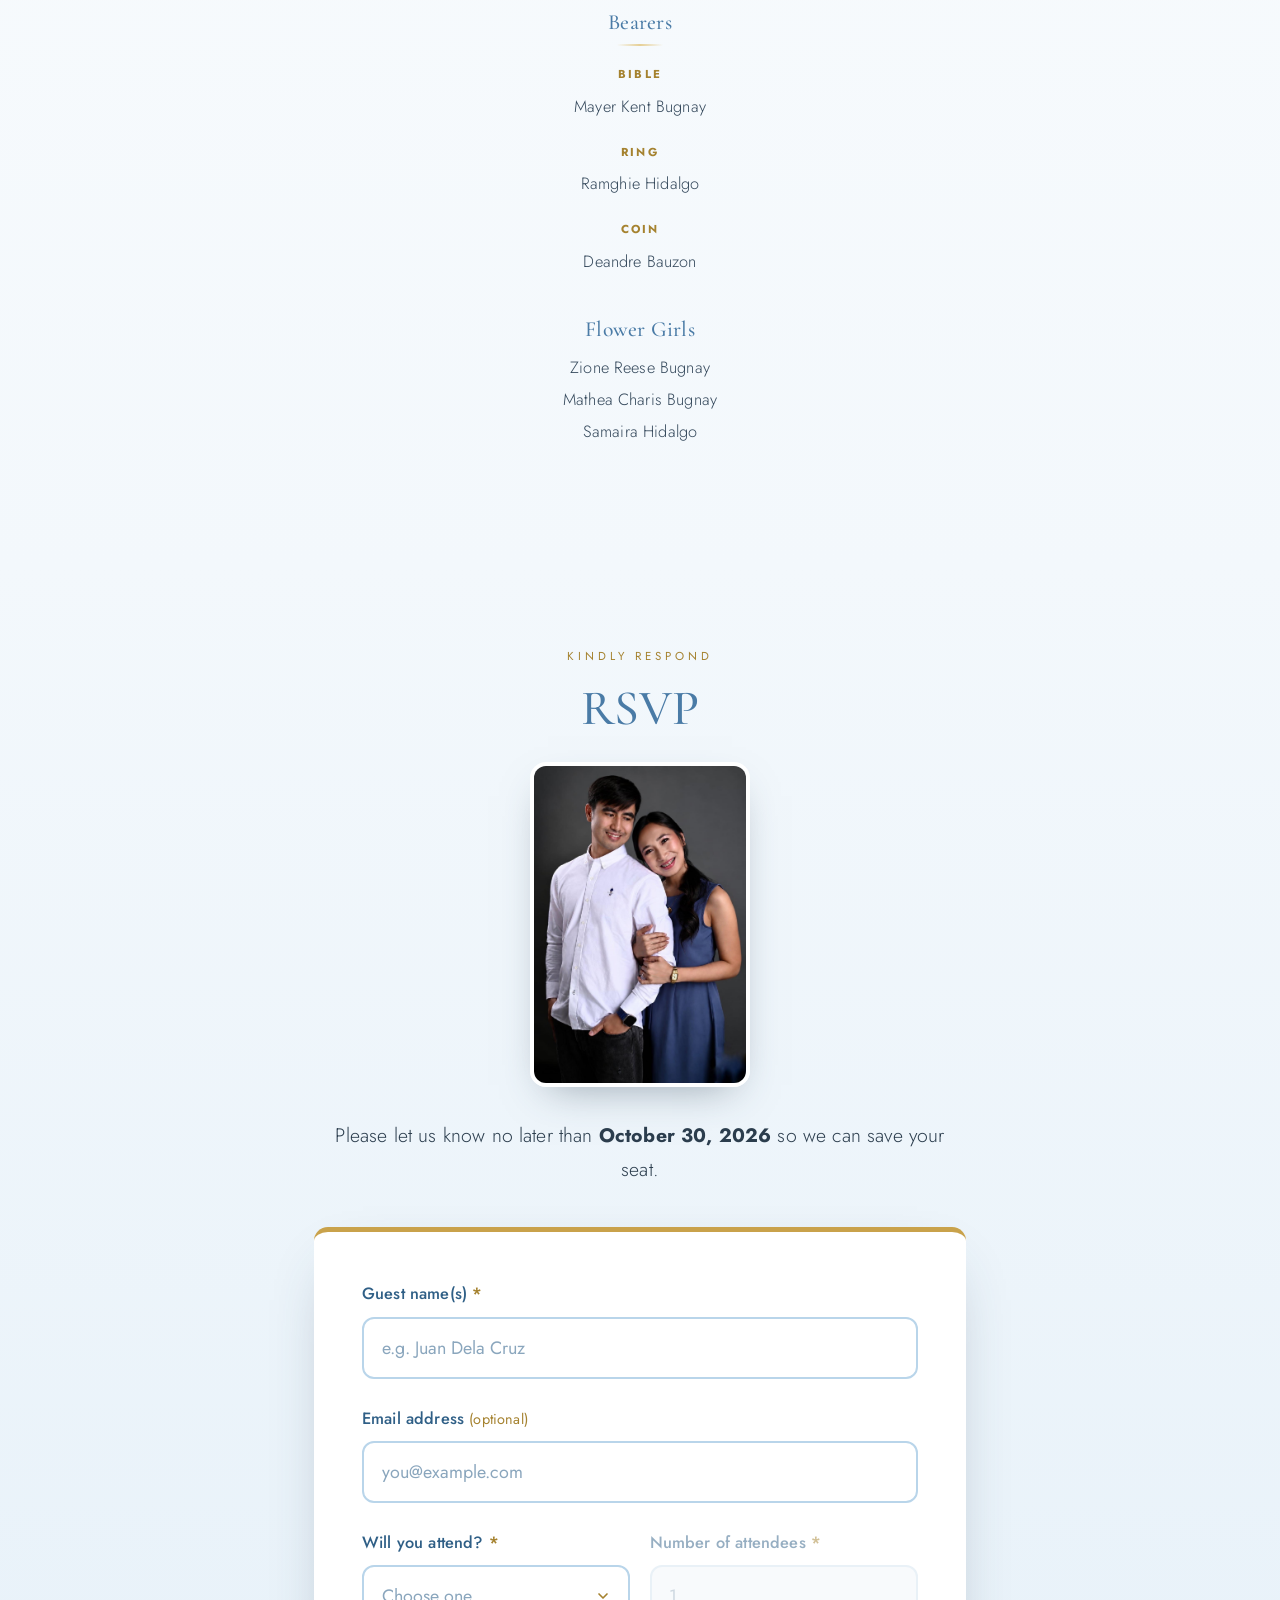
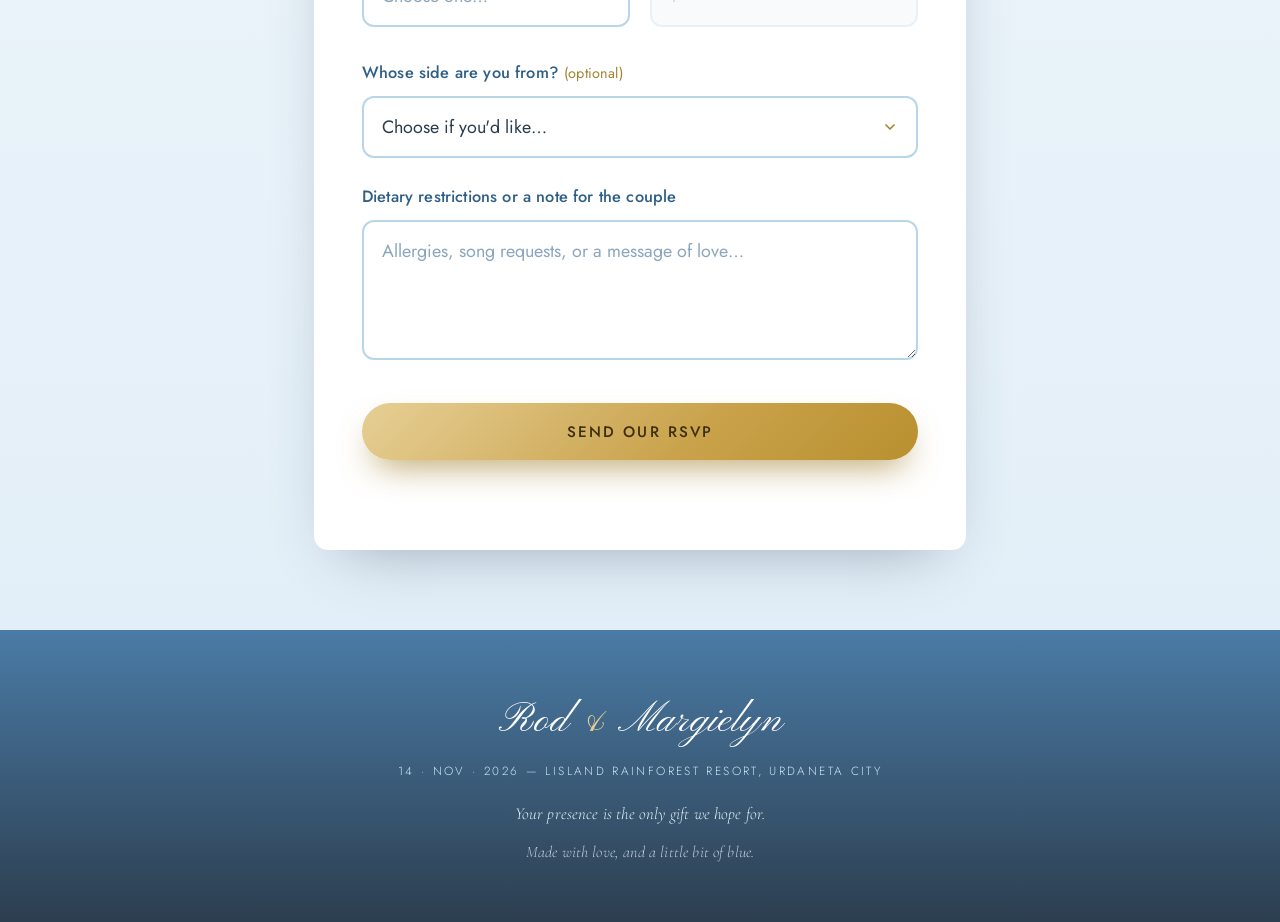
==== commit a5a68418: "Add files via upload" ====
--- a/index.html
+++ b/index.html
@@ -76,6 +76,21 @@
       <div class="rsvp-closed">
         <p class="rsvp-closed__title">RSVP deadline has passed</p>
         <p class="rsvp-closed__text">Our last day for RSVP was <strong>October 30, 2026</strong>.<br />If you are invited but were not able to reserve earlier, you may still send your RSVP below and kindly reach out to Rod or Margielyn.</p>
+      </div>
+
+      <!-- Thank-you note (after the wedding) -->
+      <div class="thanks-note reveal" style="margin:0 auto 2rem;">
+        <p class="thanks-note__title">Thank you, from our hearts</p>
+        <p>To everyone who came to celebrate with us, and to all who sent a message,
+           a call, a gift, or a quiet prayer from afar, thank you. Your love made
+           November 14 more beautiful than anything we could have planned.</p>
+        <p>We also humbly ask for your understanding. If your name was mixed up,
+           left out, or not called, and for the delays during the program, we are
+           truly sorry. Please know that the moment you arrived, you were seen,
+           welcomed, and treasured. Each one of you mattered to us that day.</p>
+        <p>We thank God for every one of you, and we will carry your kindness with us
+           as we begin this new life together.</p>
+        <p class="thanks-note__sign">With love,<br />Rod &amp; Margielyn</p>
       </div>
 
       <a href="#rsvp" class="btn btn--gold reveal">Reserve your seat</a>
@@ -308,19 +323,6 @@
         </figure>
         <p class="lead reveal">Please let us know no later than <strong>October 30, 2026</strong>
            so we can save your seat.</p>
-          <div class="thanks-note reveal">
-          <p class="thanks-note__title">Thank you, from our hearts</p>
-          <p>To everyone who came to celebrate with us, and to all who sent a message,
-             a call, a gift, or a quiet prayer from afar, thank you. Your love made
-             November 14 more beautiful than anything we could have planned.</p>
-          <p>We also humbly ask for your understanding. If your name was mixed up,
-             left out, or not called, and for the delays during the program, we are
-             truly sorry. Please know that the moment you arrived, you were seen,
-             welcomed, and treasured. Each one of you mattered to us that day.</p>
-          <p>We thank God for every one of you, and we will carry your kindness with us
-             as we begin this new life together.</p>
-          <p class="thanks-note__sign">With love,<br />Rod &amp; Margielyn</p>
-        </div>     
       </div>
       <form class="rsvp__form reveal" id="rsvpForm" novalidate>
         <div class="field">
--- a/styles.css
+++ b/styles.css
@@ -775,3 +775,28 @@
 @media (prefers-reduced-motion: reduce){
   .rsvp-closed{ opacity:1; transform:none; animation:none; }
 }
+/* Thank-you note under RSVP deadline */
+.thanks-note{
+  margin:2rem auto 0;
+  max-width:560px;
+  padding:1.6rem 1.4rem;
+  background:#ffffff;
+  border:2px solid #e6cf95;
+  border-radius:16px;
+  color:#2b3d4d;
+  font-size:1.08rem;
+  line-height:1.7;
+}
+.thanks-note__title{
+  font-family:'Cormorant Garamond',serif;
+  font-size:1.6rem;
+  font-weight:600;
+  color:#a5822f;
+  margin:0 0 .8rem;
+}
+.thanks-note__sign{
+  font-family:'Pinyon Script',cursive;
+  font-size:1.6rem;
+  color:#2f5f86;
+  margin:1rem 0 0;
+}
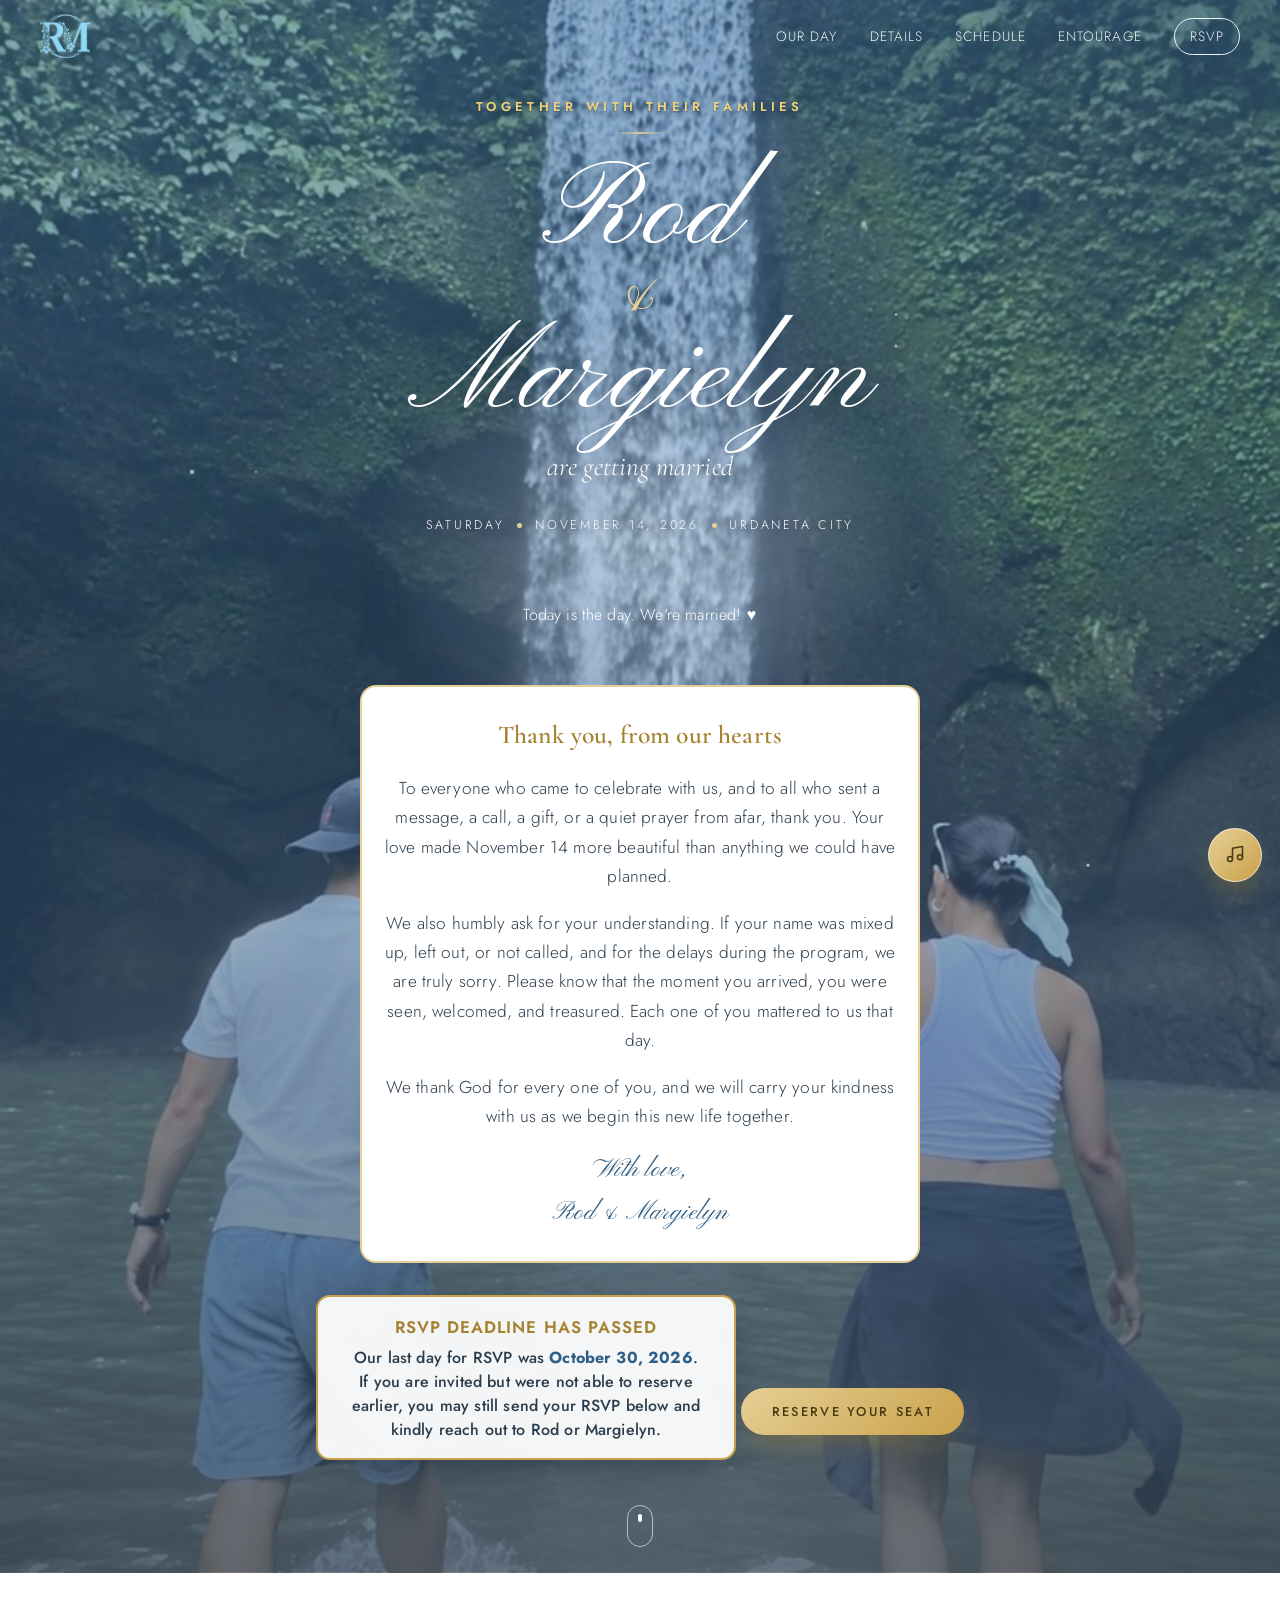
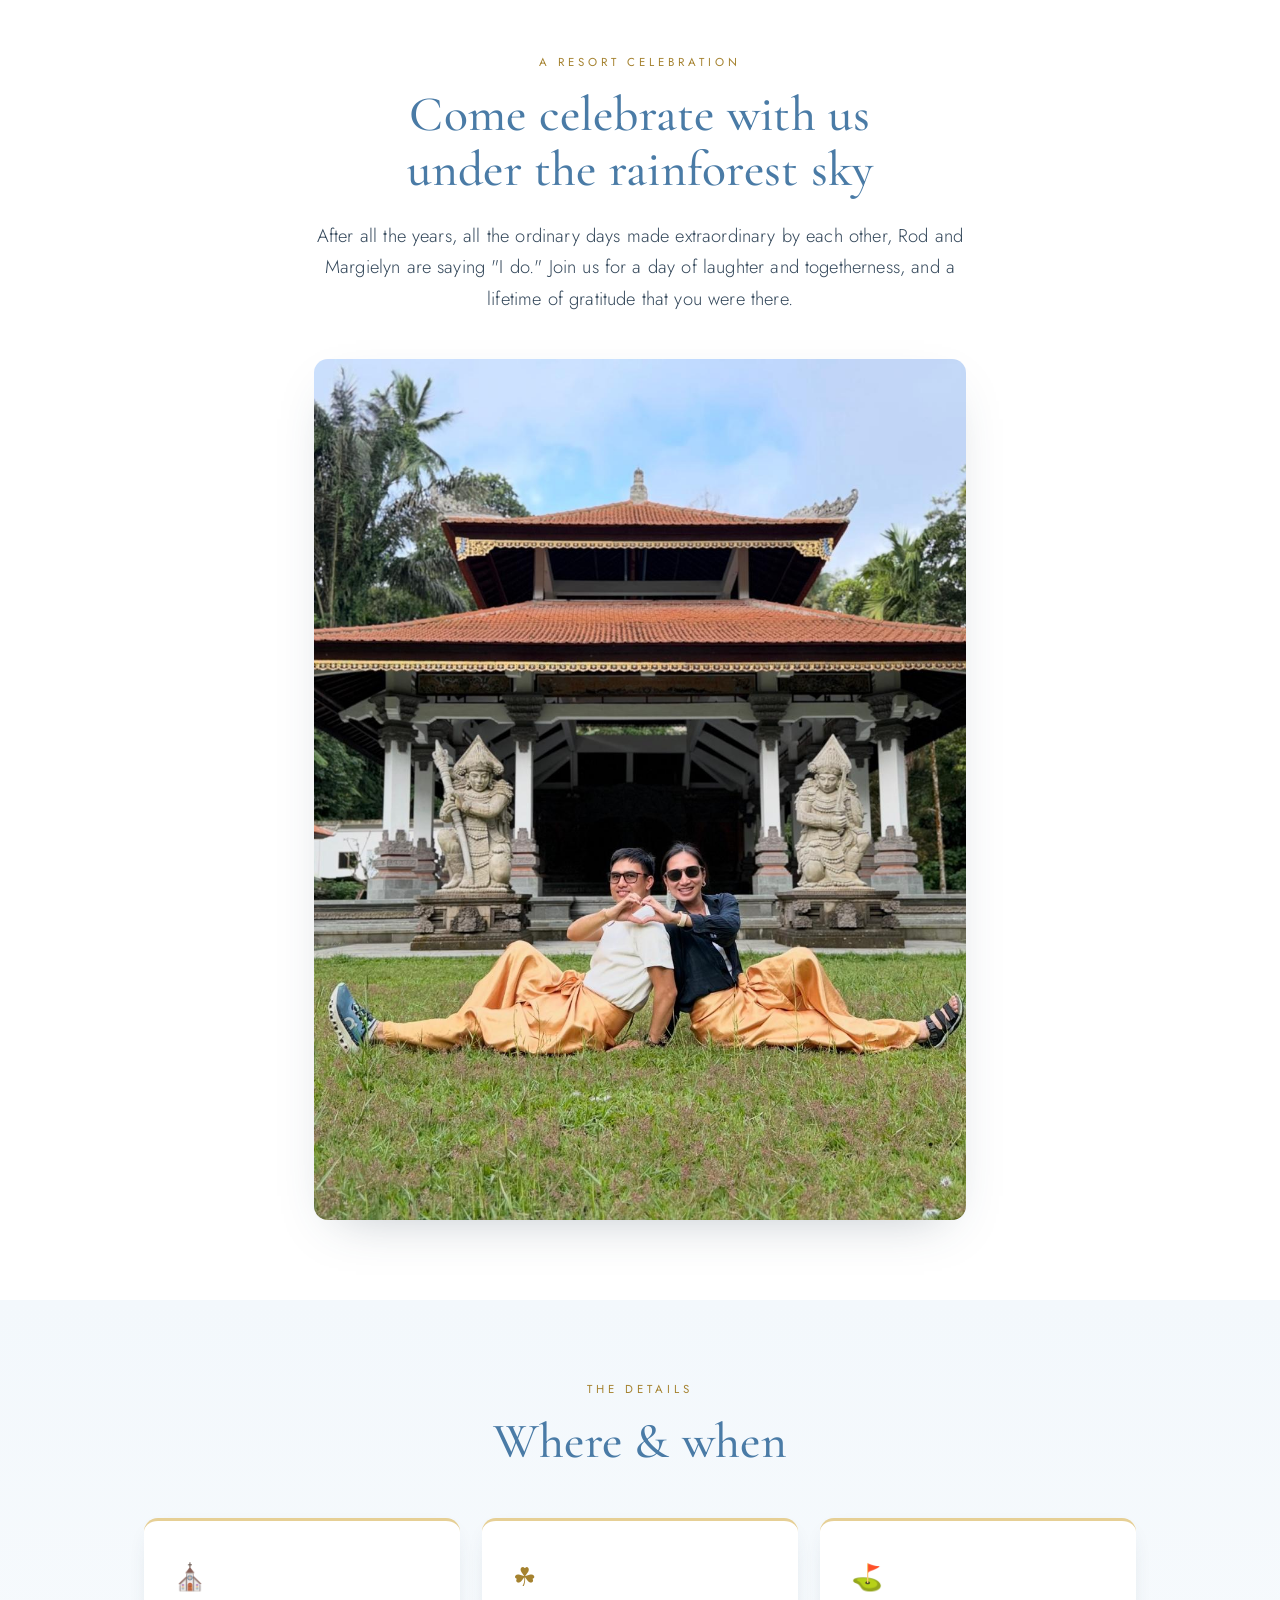
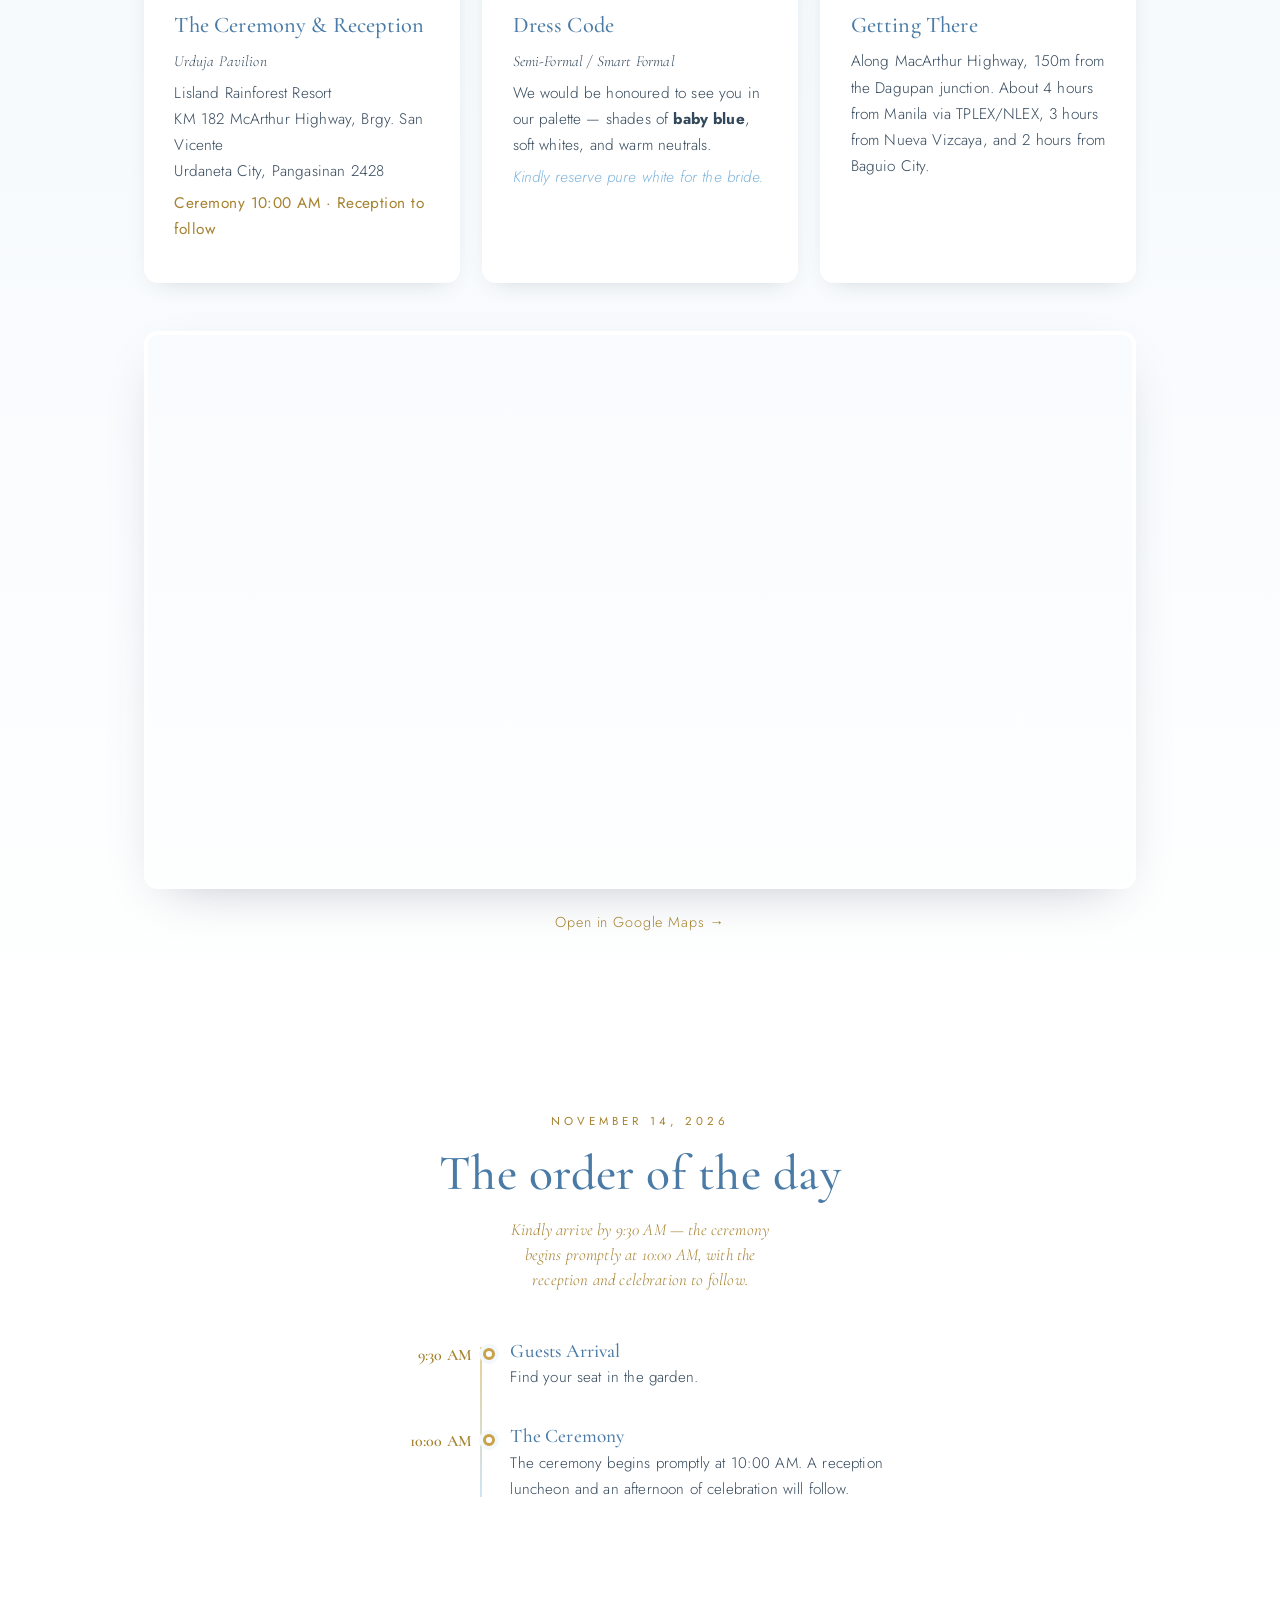
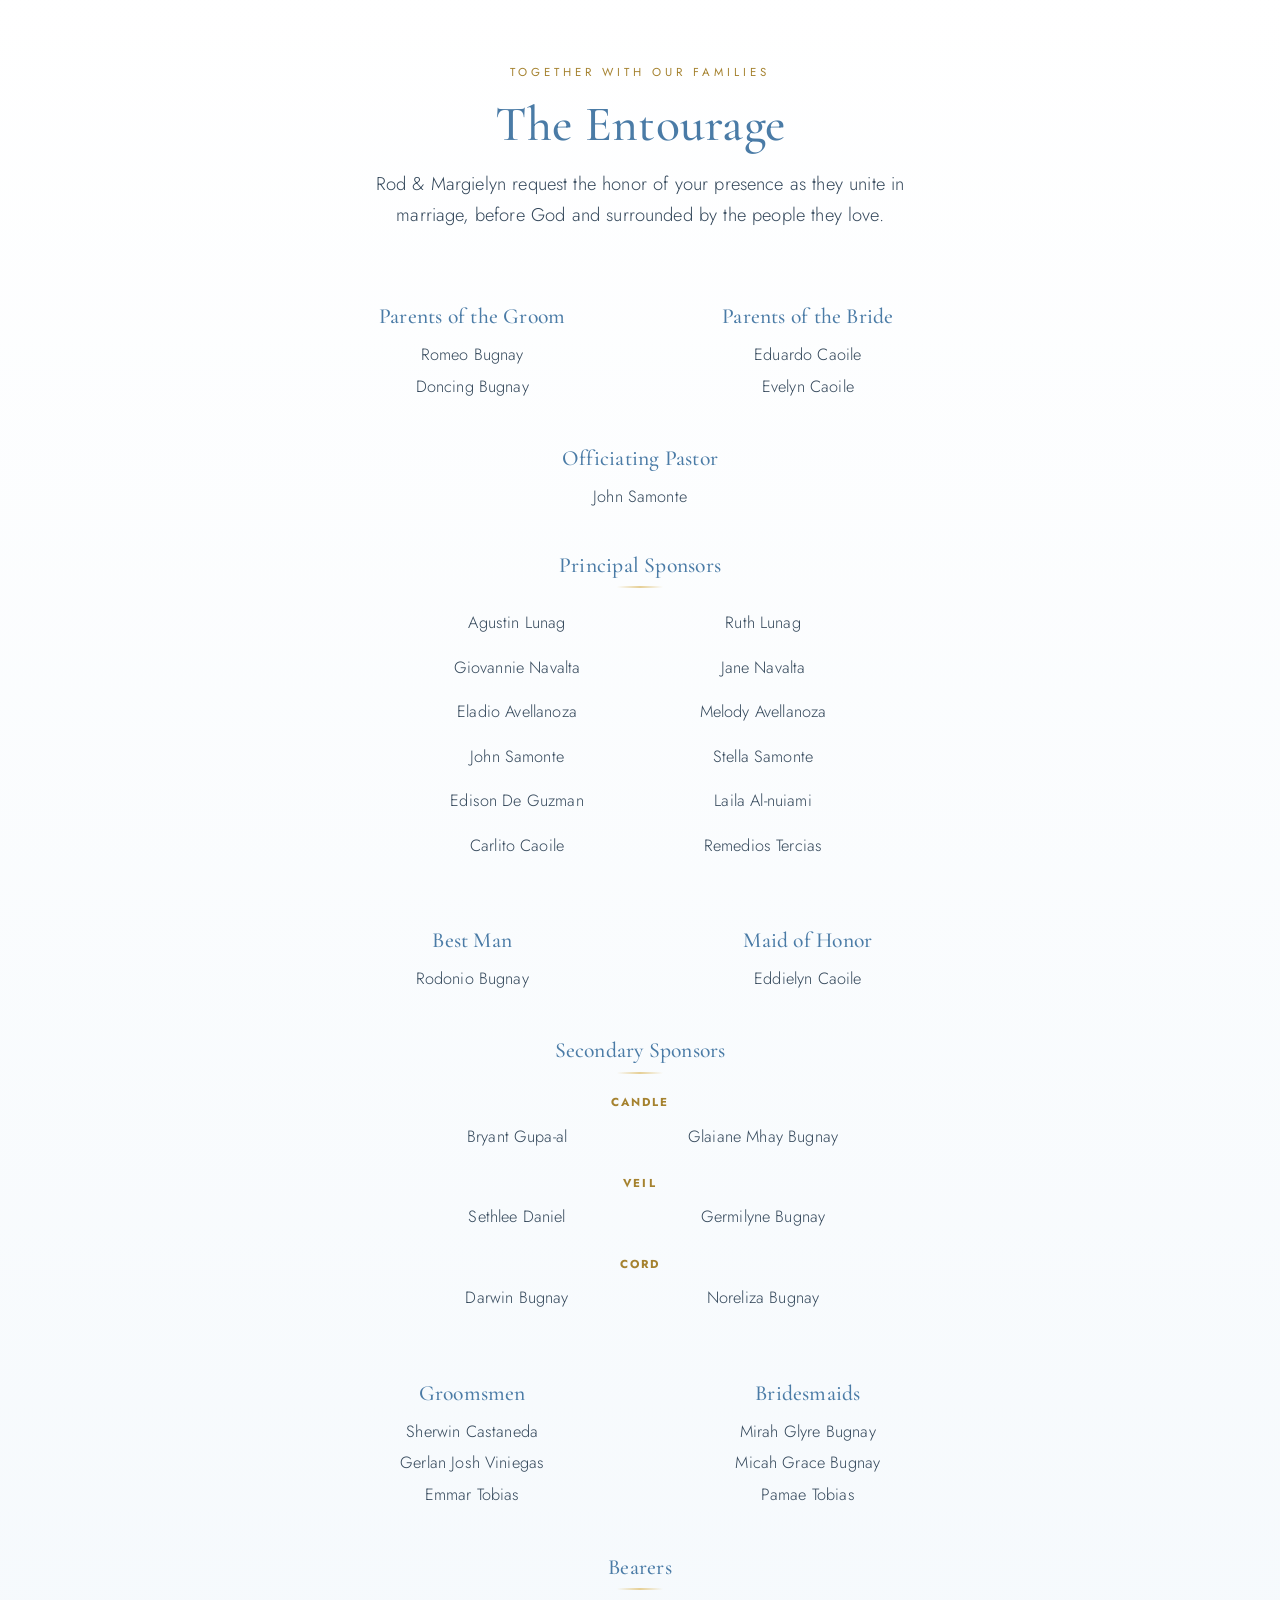
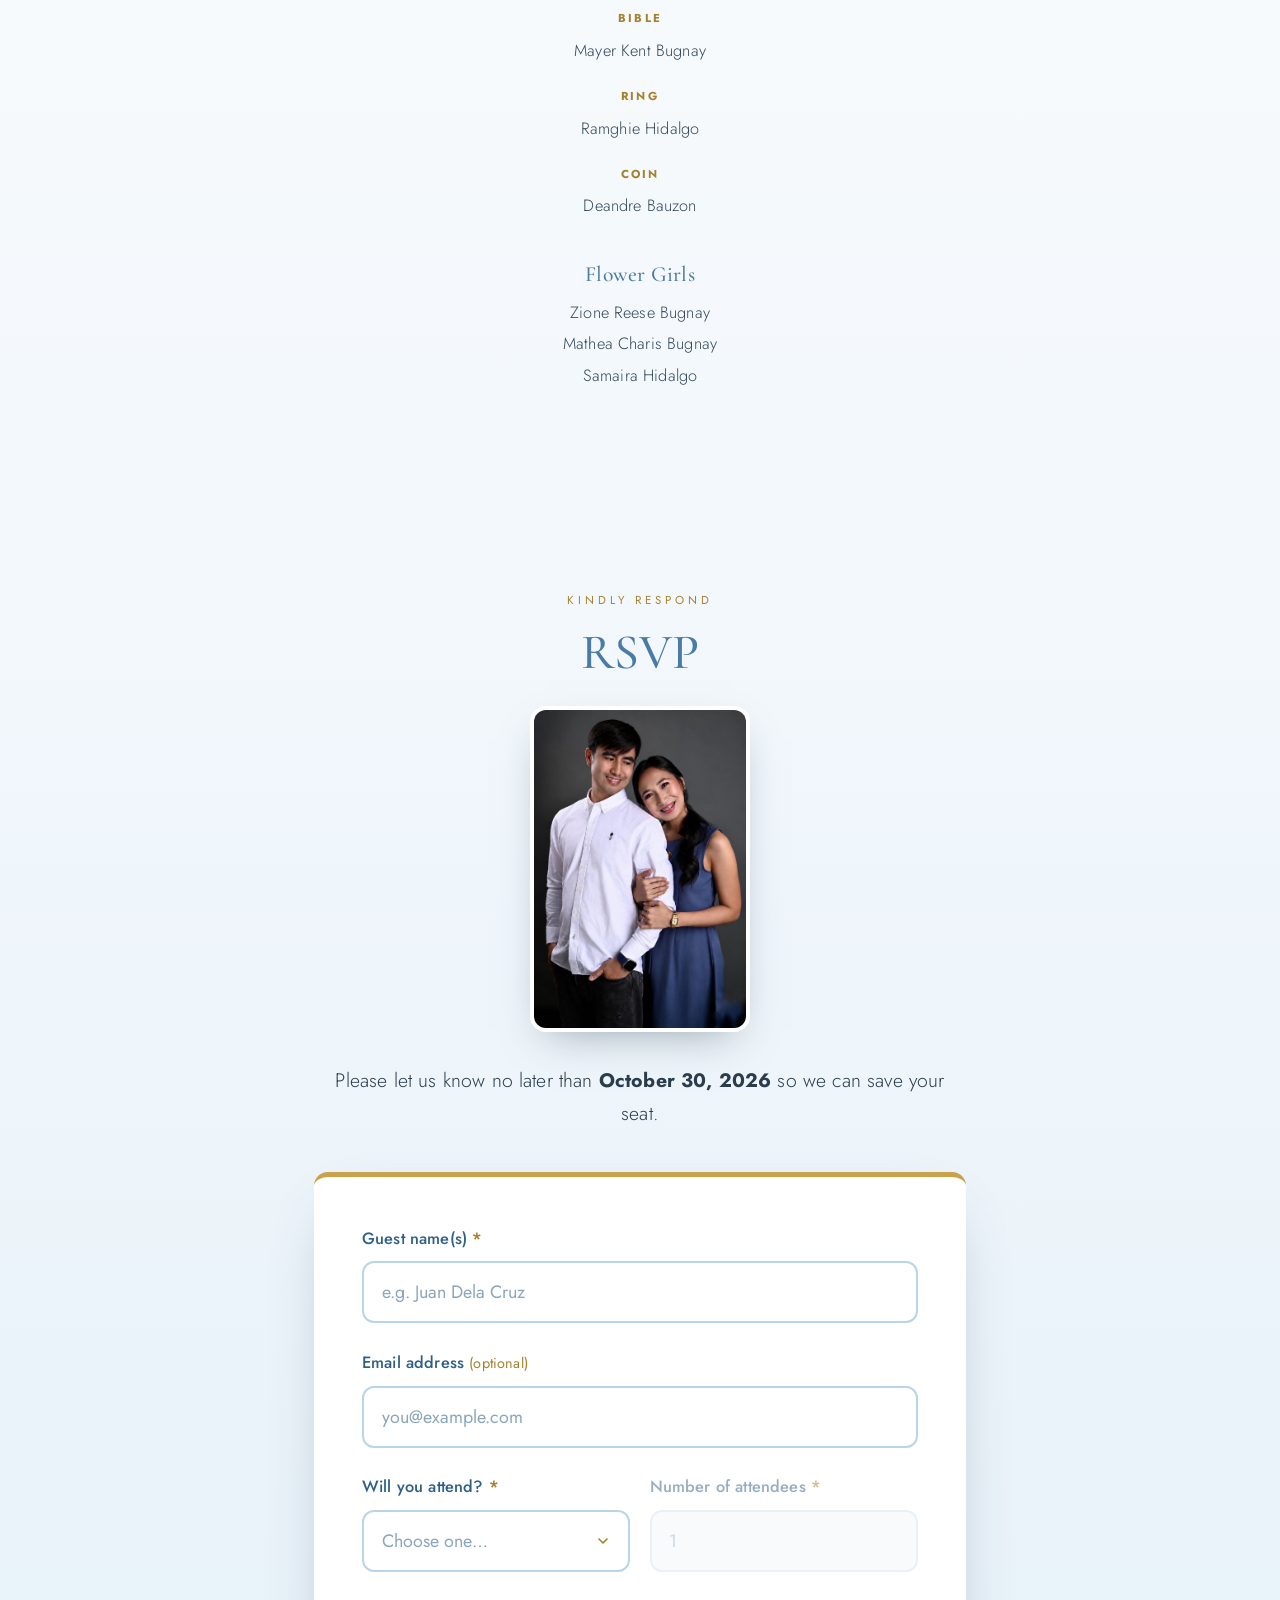
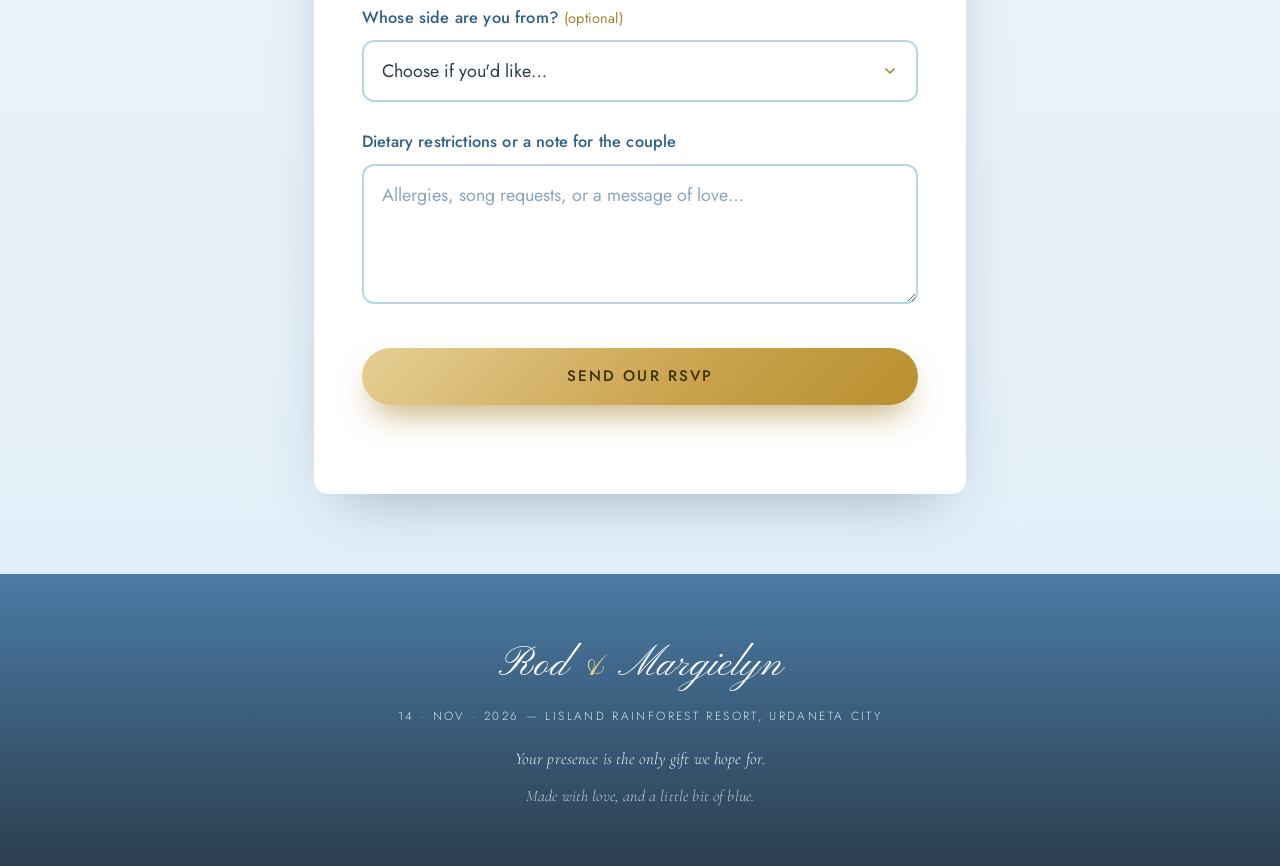
==== commit 6f27d598: "Add files via upload" ====
--- a/index.html
+++ b/index.html
@@ -70,12 +70,6 @@
         <div class="countdown__unit"><span class="countdown__num" data-unit="hours">--</span><span class="countdown__label">Hours</span></div>
         <div class="countdown__unit"><span class="countdown__num" data-unit="minutes">--</span><span class="countdown__label">Minutes</span></div>
         <div class="countdown__unit"><span class="countdown__num" data-unit="seconds">--</span><span class="countdown__label">Seconds</span></div>
-      </div>
-
-                  <!-- RSVP closed notice -->
-      <div class="rsvp-closed">
-        <p class="rsvp-closed__title">RSVP deadline has passed</p>
-        <p class="rsvp-closed__text">Our last day for RSVP was <strong>October 30, 2026</strong>.<br />If you are invited but were not able to reserve earlier, you may still send your RSVP below and kindly reach out to Rod or Margielyn.</p>
       </div>
 
       <!-- Thank-you note (after the wedding) -->
@@ -91,6 +85,12 @@
         <p>We thank God for every one of you, and we will carry your kindness with us
            as we begin this new life together.</p>
         <p class="thanks-note__sign">With love,<br />Rod &amp; Margielyn</p>
+      </div>
+
+      <!-- RSVP closed notice -->
+      <div class="rsvp-closed">
+        <p class="rsvp-closed__title">RSVP deadline has passed</p>
+        <p class="rsvp-closed__text">Our last day for RSVP was <strong>October 30, 2026</strong>.<br />If you are invited but were not able to reserve earlier, you may still send your RSVP below and kindly reach out to Rod or Margielyn.</p>
       </div>
 
       <a href="#rsvp" class="btn btn--gold reveal">Reserve your seat</a>
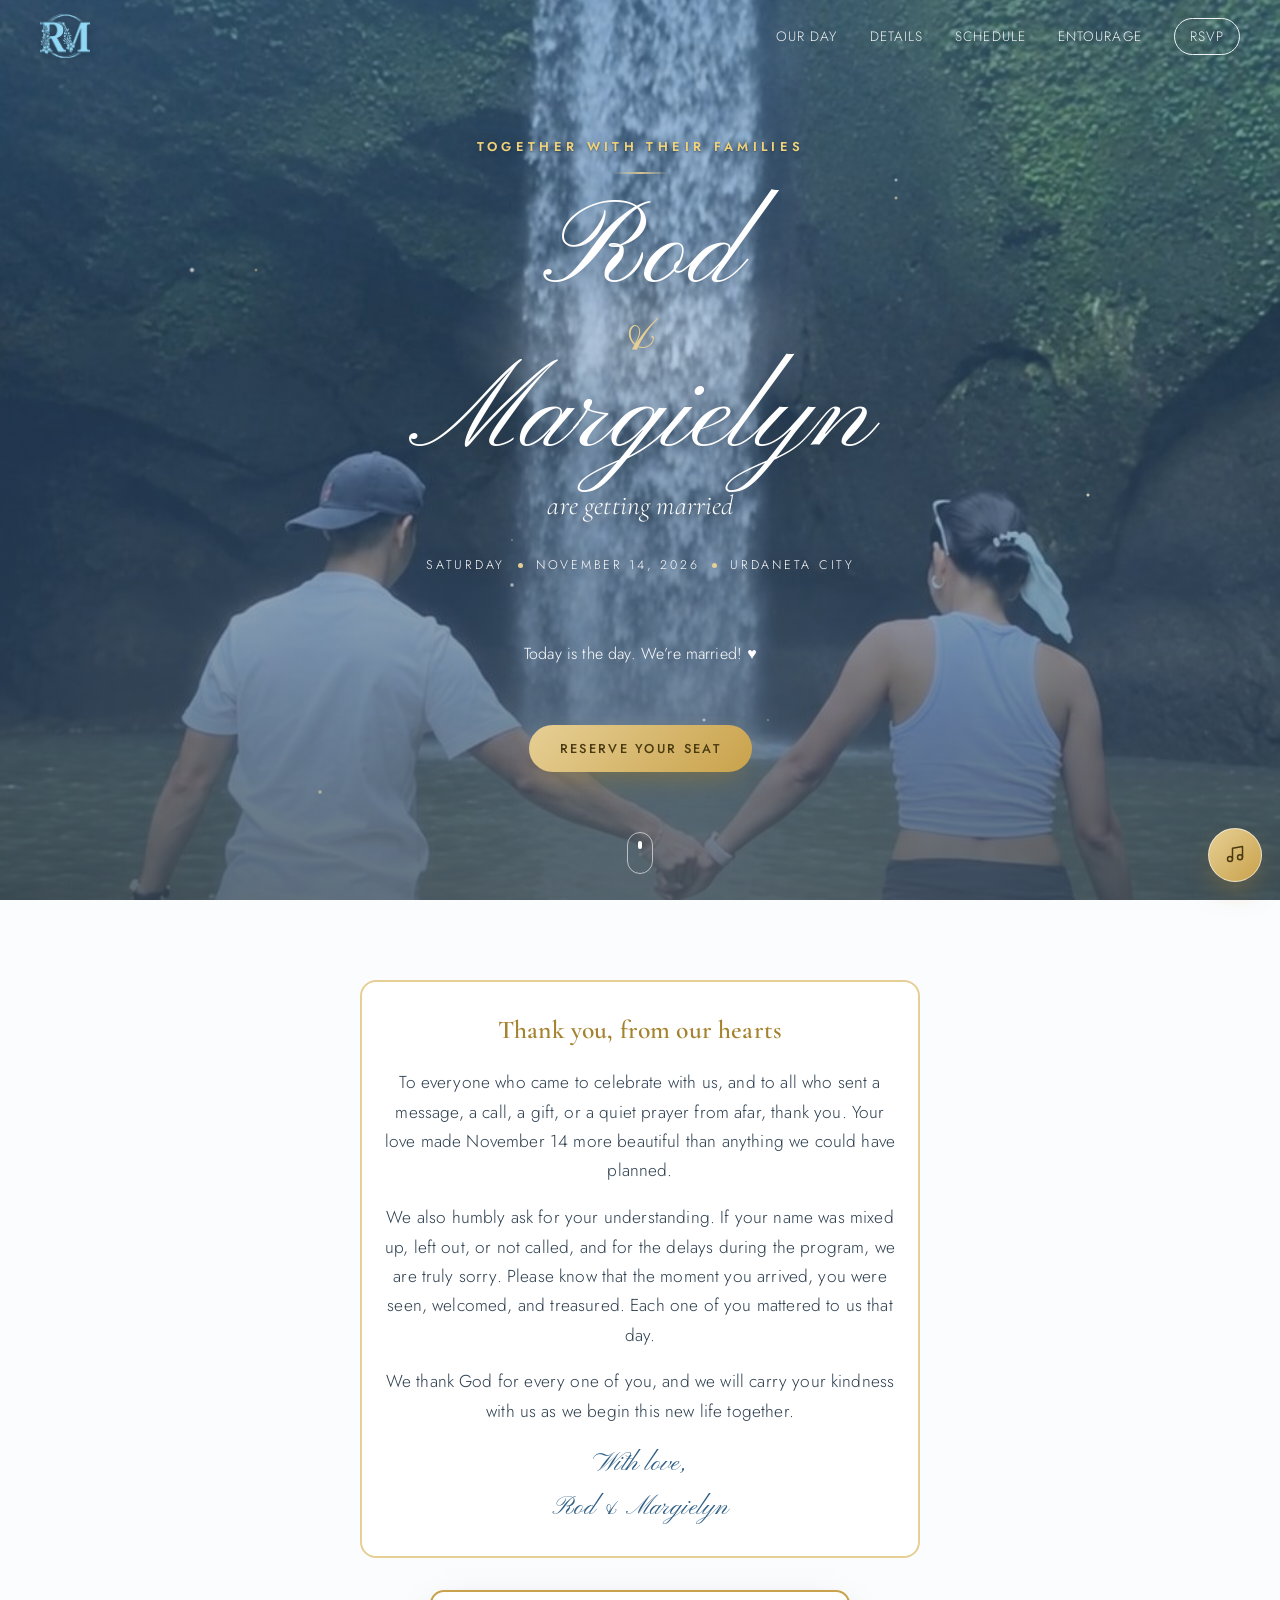
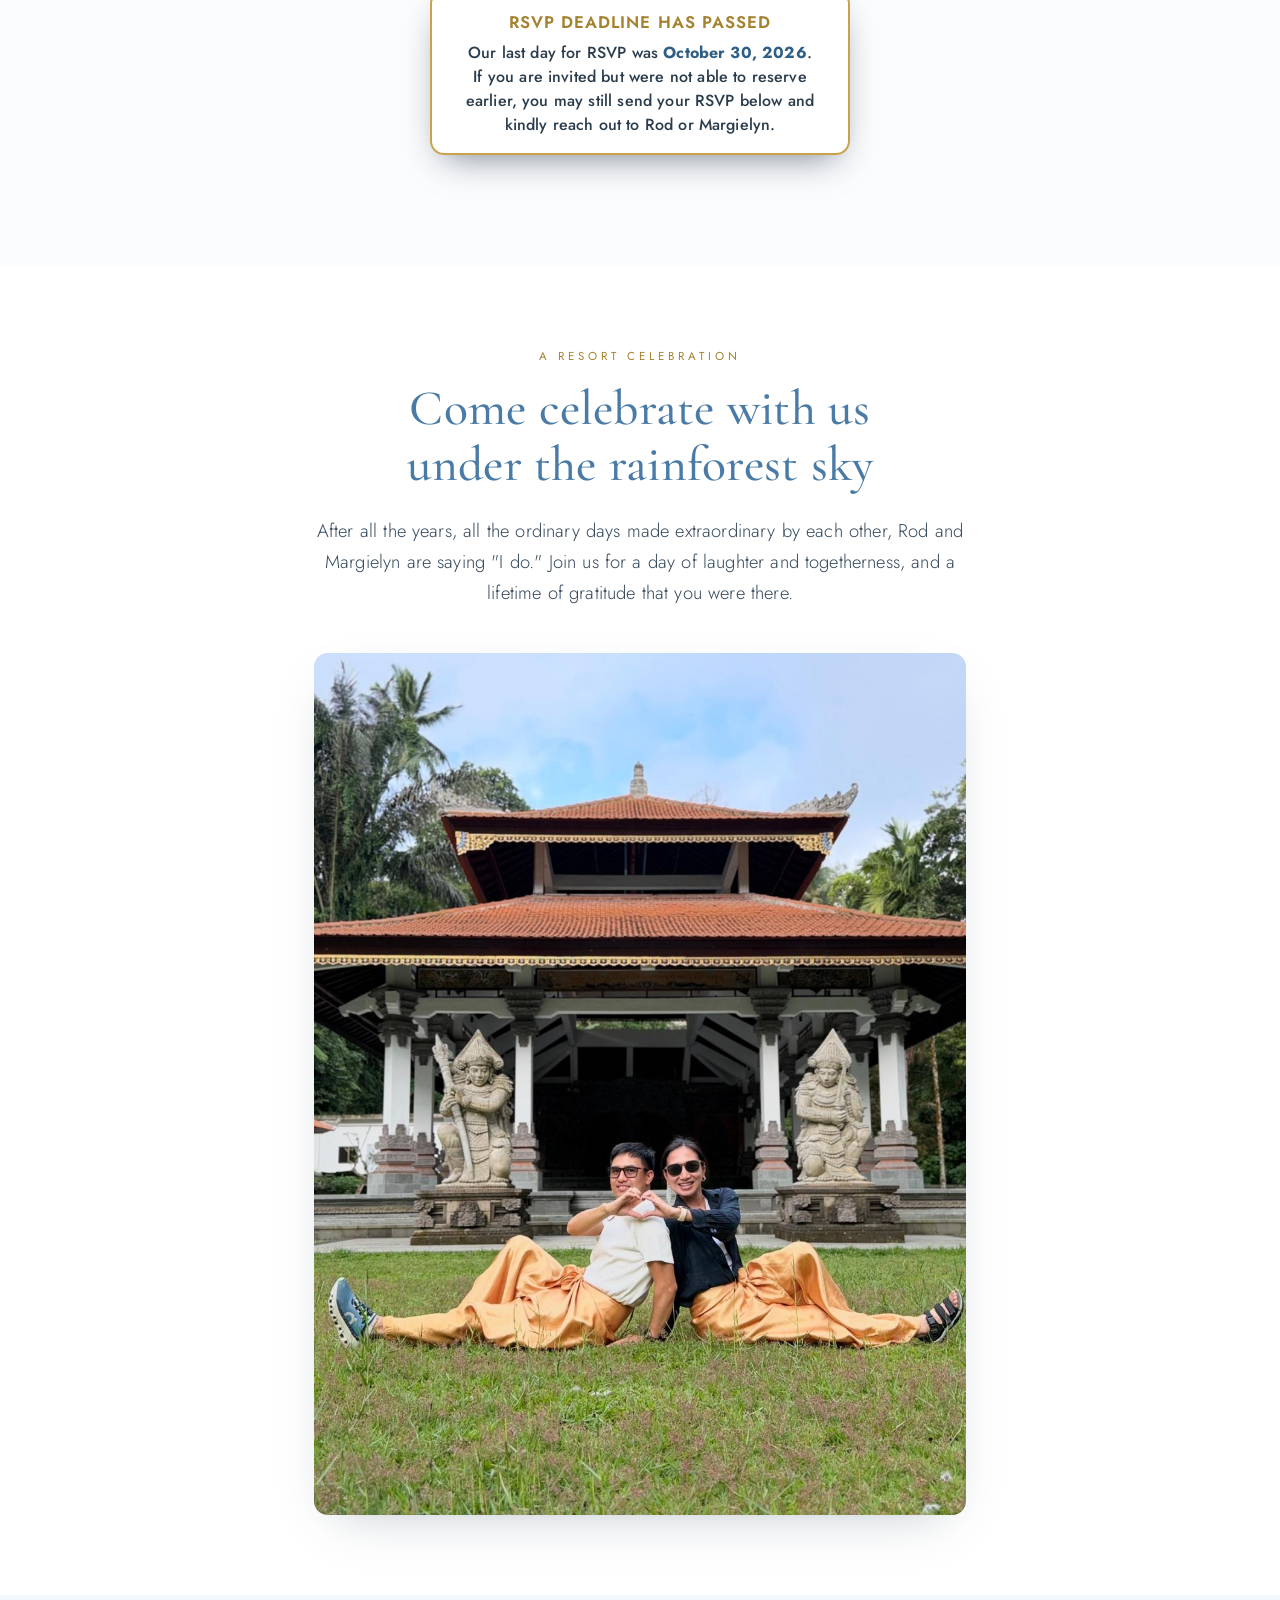
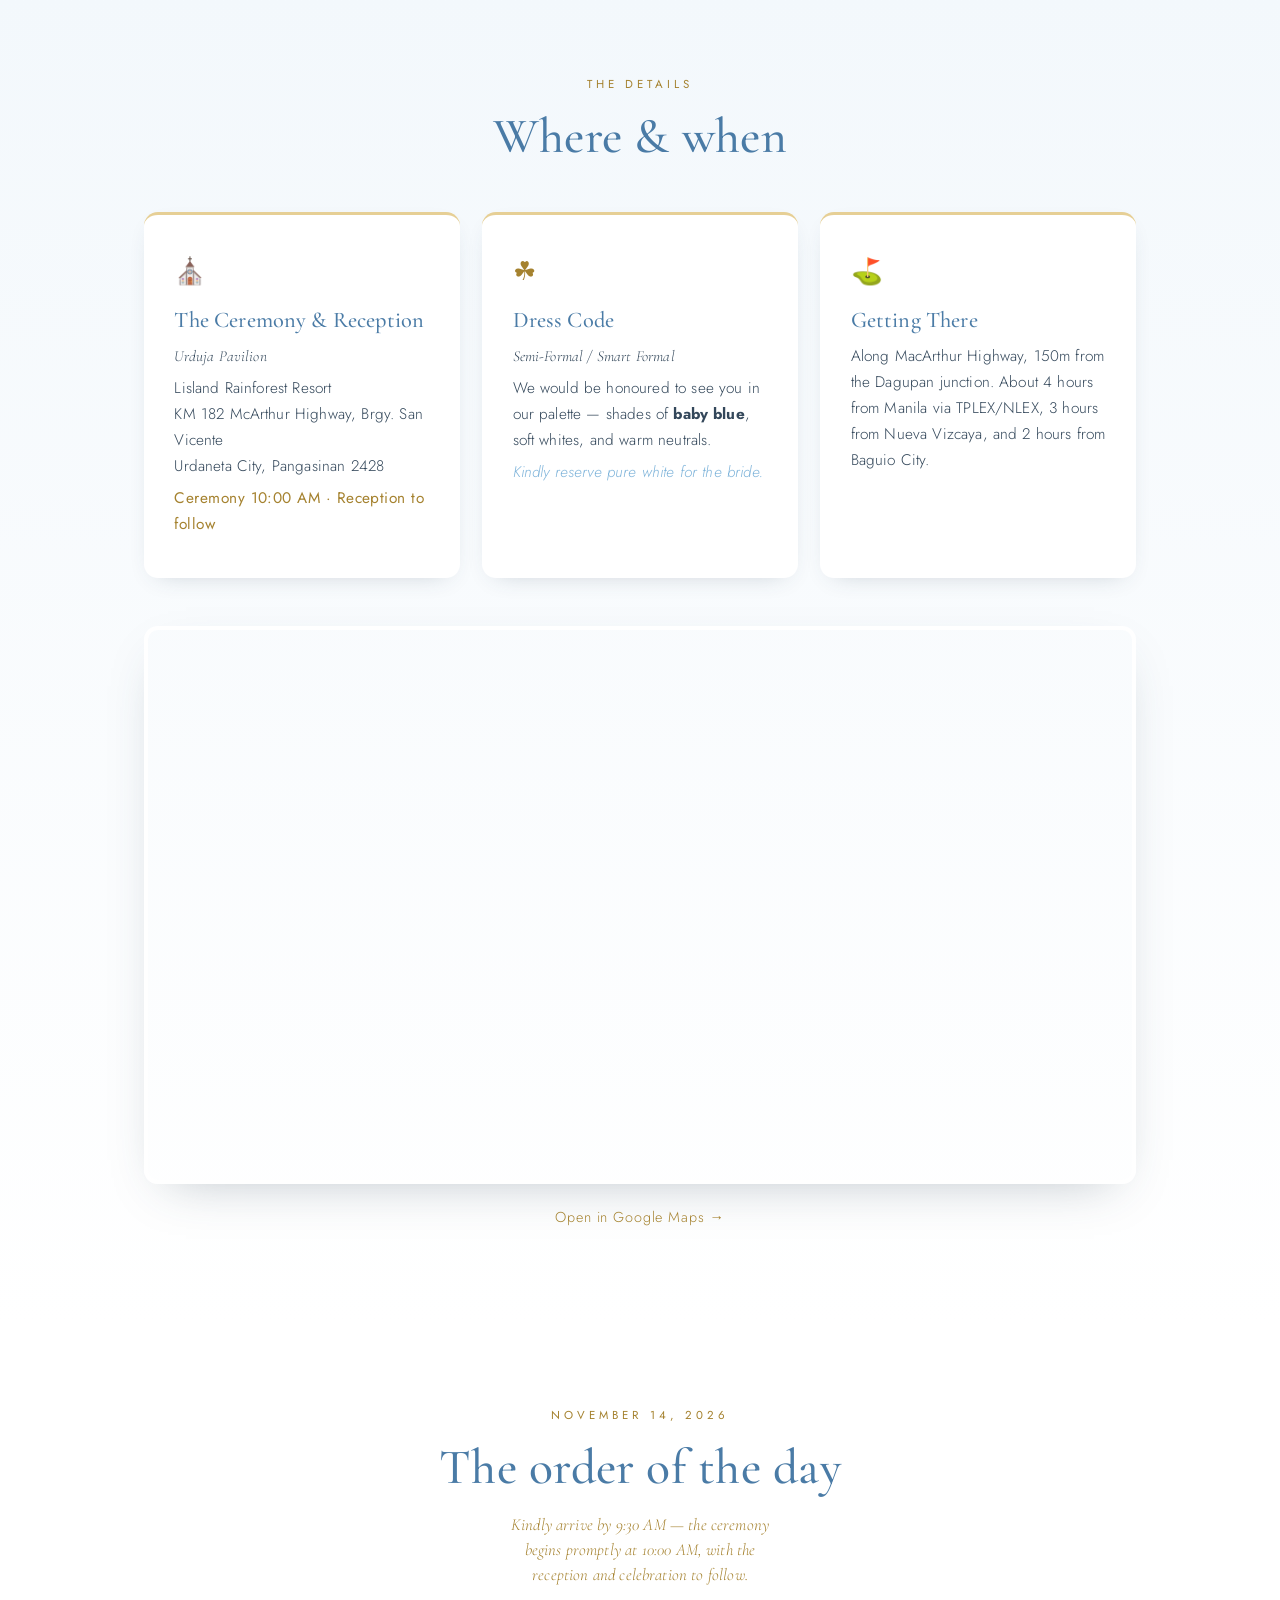
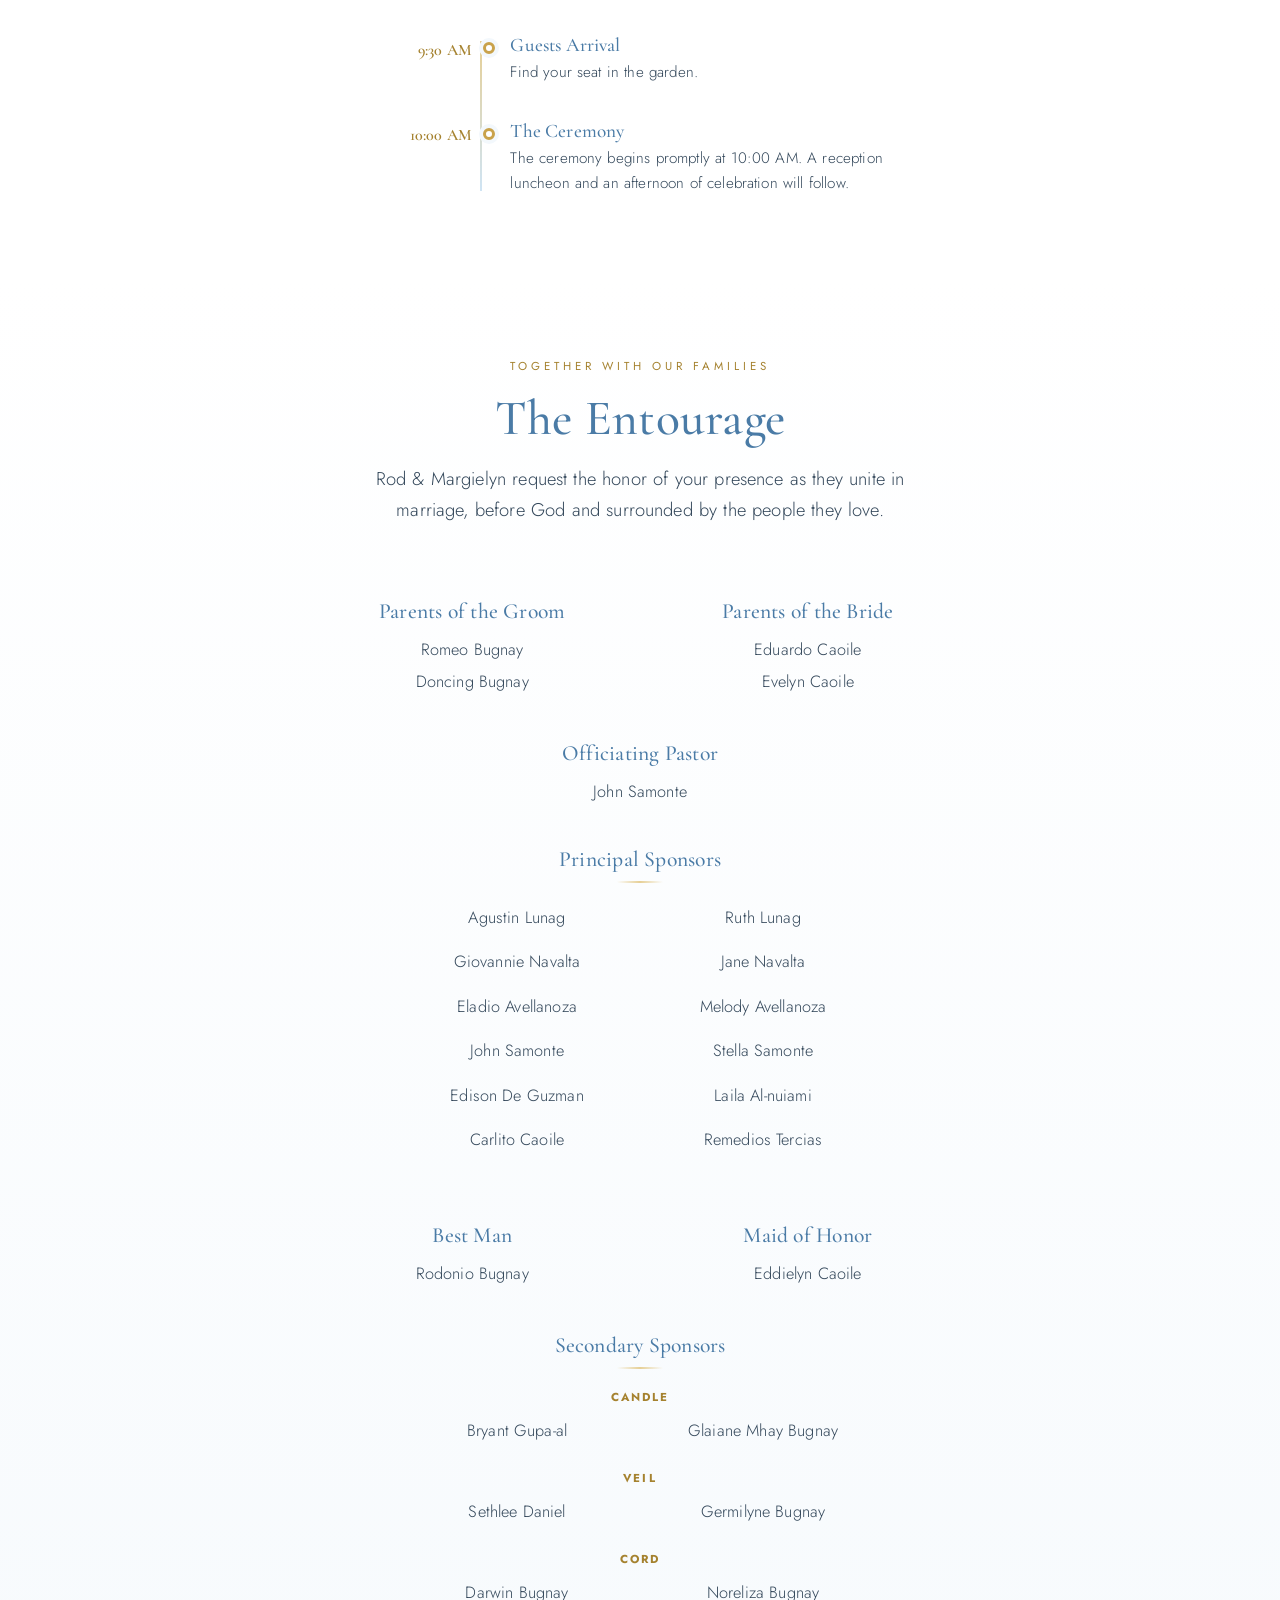
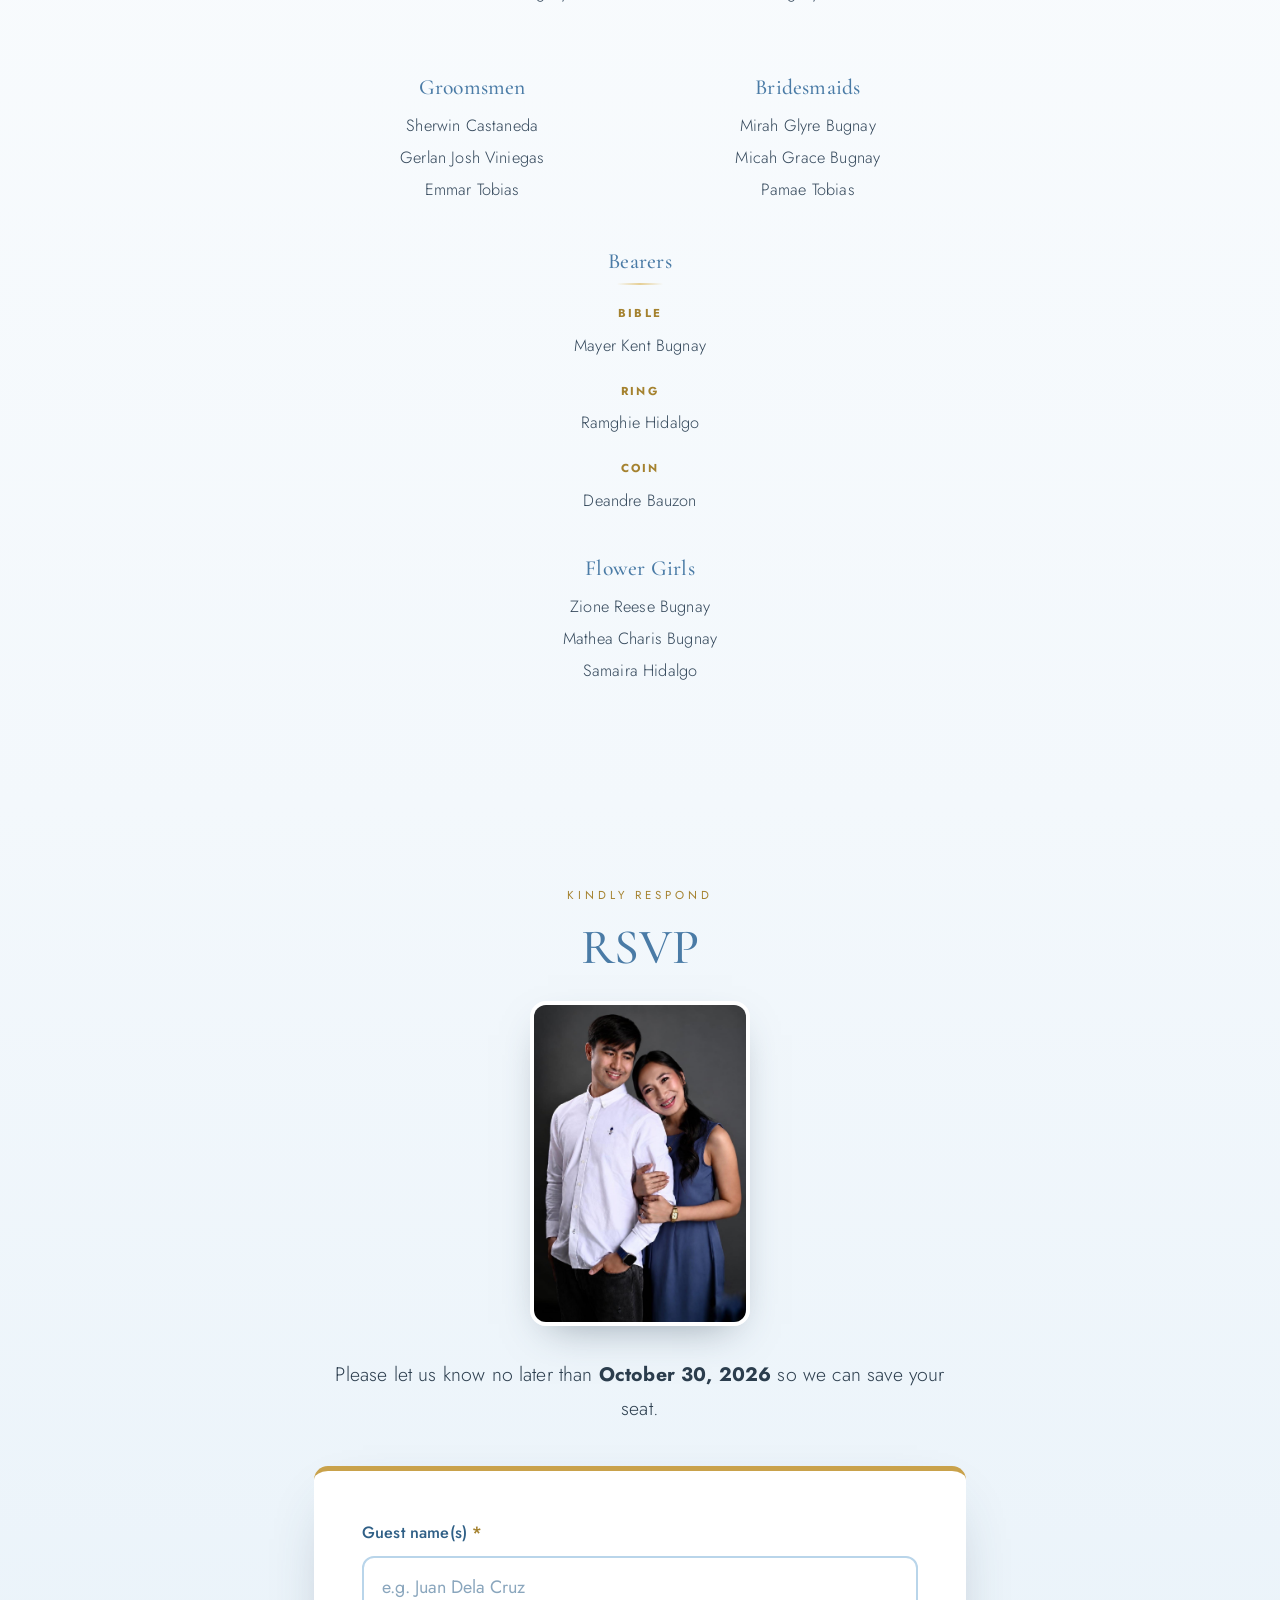
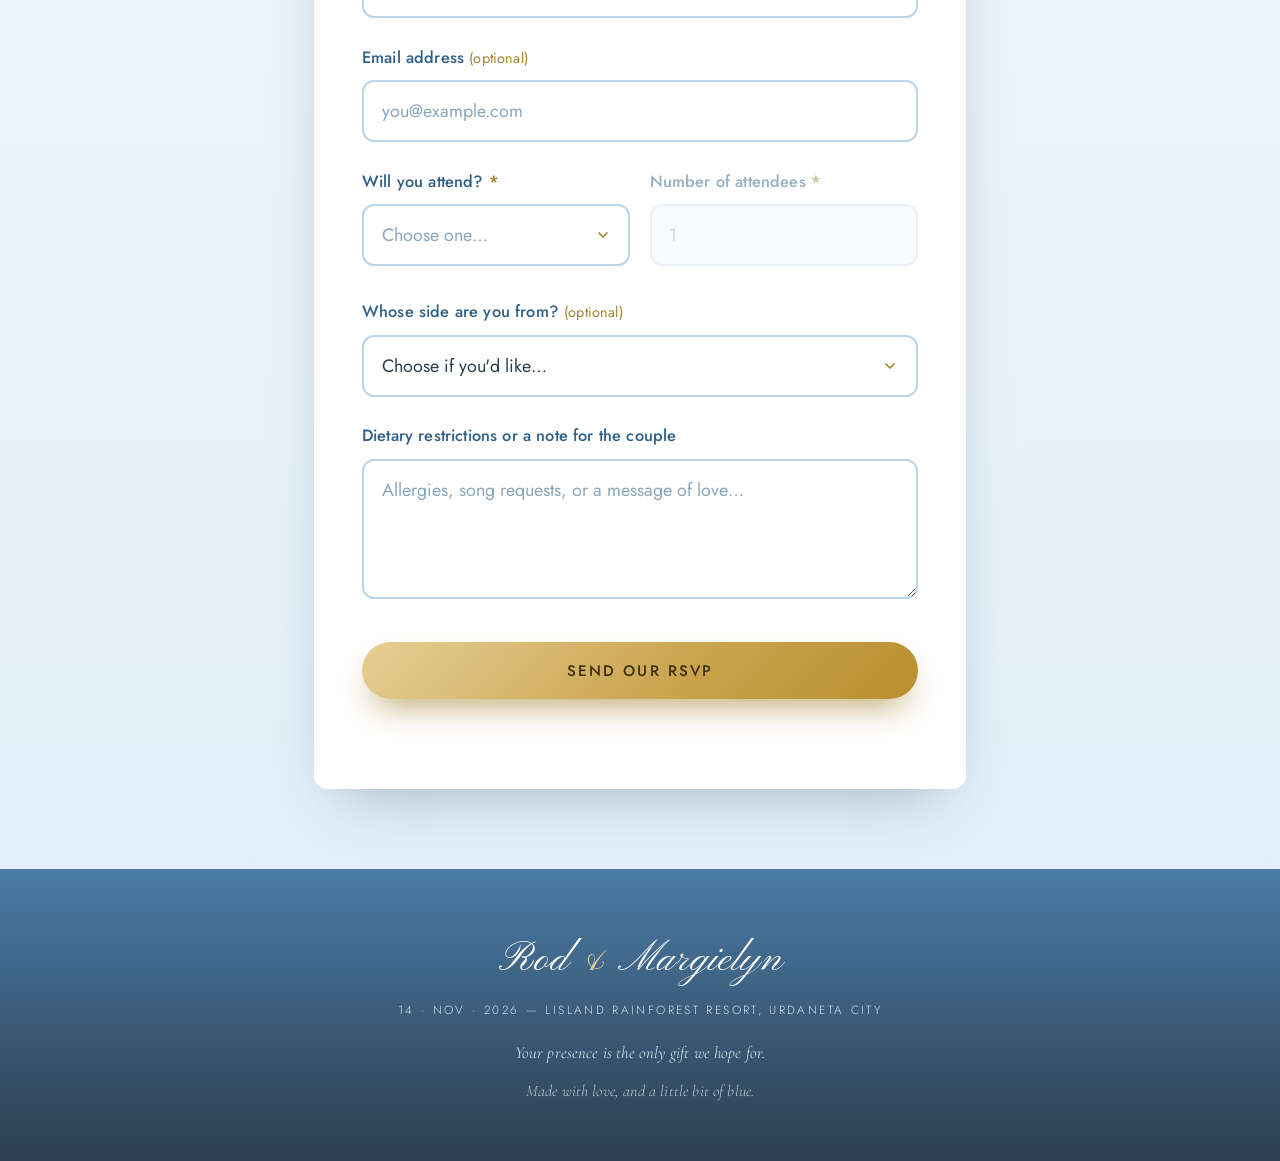
==== commit f9a2e7bb: "Add files via upload" ====
--- a/index.html
+++ b/index.html
@@ -72,33 +72,38 @@
         <div class="countdown__unit"><span class="countdown__num" data-unit="seconds">--</span><span class="countdown__label">Seconds</span></div>
       </div>
 
-      <!-- Thank-you note (after the wedding) -->
-      <div class="thanks-note reveal" style="margin:0 auto 2rem;">
-        <p class="thanks-note__title">Thank you, from our hearts</p>
-        <p>To everyone who came to celebrate with us, and to all who sent a message,
-           a call, a gift, or a quiet prayer from afar, thank you. Your love made
-           November 14 more beautiful than anything we could have planned.</p>
-        <p>We also humbly ask for your understanding. If your name was mixed up,
-           left out, or not called, and for the delays during the program, we are
-           truly sorry. Please know that the moment you arrived, you were seen,
-           welcomed, and treasured. Each one of you mattered to us that day.</p>
-        <p>We thank God for every one of you, and we will carry your kindness with us
-           as we begin this new life together.</p>
-        <p class="thanks-note__sign">With love,<br />Rod &amp; Margielyn</p>
-      </div>
-
-      <!-- RSVP closed notice -->
-      <div class="rsvp-closed">
-        <p class="rsvp-closed__title">RSVP deadline has passed</p>
-        <p class="rsvp-closed__text">Our last day for RSVP was <strong>October 30, 2026</strong>.<br />If you are invited but were not able to reserve earlier, you may still send your RSVP below and kindly reach out to Rod or Margielyn.</p>
-      </div>
-
       <a href="#rsvp" class="btn btn--gold reveal">Reserve your seat</a>
       
 
     </div>
 
     <a href="#story" class="hero__scroll" aria-label="Scroll to content"><span></span></a>
+  </section>
+
+  <!-- ============ THANK YOU (after the wedding) ============ -->
+  <section class="section thanks" id="thanks">
+    <div class="container container--narrow center">
+        <!-- Thank-you note (after the wedding) -->
+        <div class="thanks-note reveal" style="margin:0 auto 2rem;">
+          <p class="thanks-note__title">Thank you, from our hearts</p>
+          <p>To everyone who came to celebrate with us, and to all who sent a message,
+             a call, a gift, or a quiet prayer from afar, thank you. Your love made
+             November 14 more beautiful than anything we could have planned.</p>
+          <p>We also humbly ask for your understanding. If your name was mixed up,
+             left out, or not called, and for the delays during the program, we are
+             truly sorry. Please know that the moment you arrived, you were seen,
+             welcomed, and treasured. Each one of you mattered to us that day.</p>
+          <p>We thank God for every one of you, and we will carry your kindness with us
+             as we begin this new life together.</p>
+          <p class="thanks-note__sign">With love,<br />Rod &amp; Margielyn</p>
+        </div>
+
+        <!-- RSVP closed notice -->
+        <div class="rsvp-closed">
+          <p class="rsvp-closed__title">RSVP deadline has passed</p>
+          <p class="rsvp-closed__text">Our last day for RSVP was <strong>October 30, 2026</strong>.<br />If you are invited but were not able to reserve earlier, you may still send your RSVP below and kindly reach out to Rod or Margielyn.</p>
+        </div>
+    </div>
   </section>
 
   <!-- ============ STORY / INTRO ============ -->
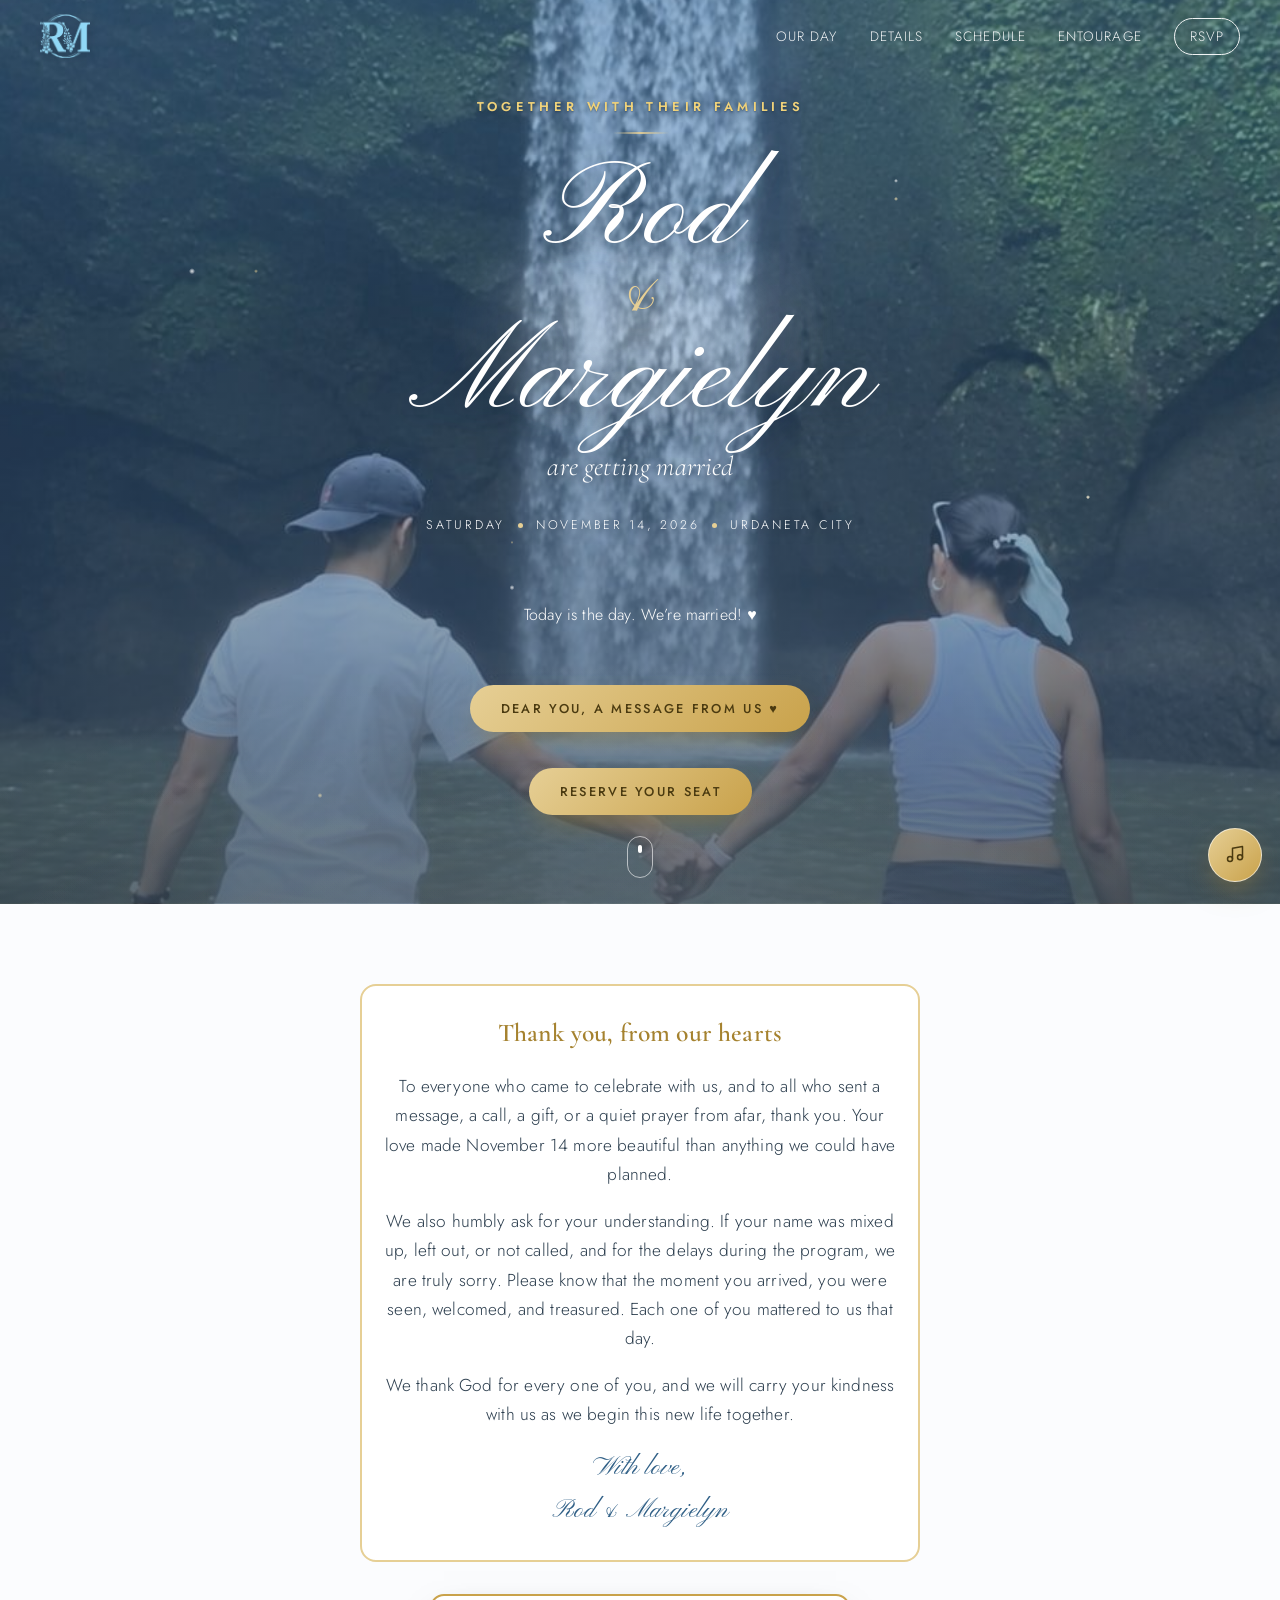
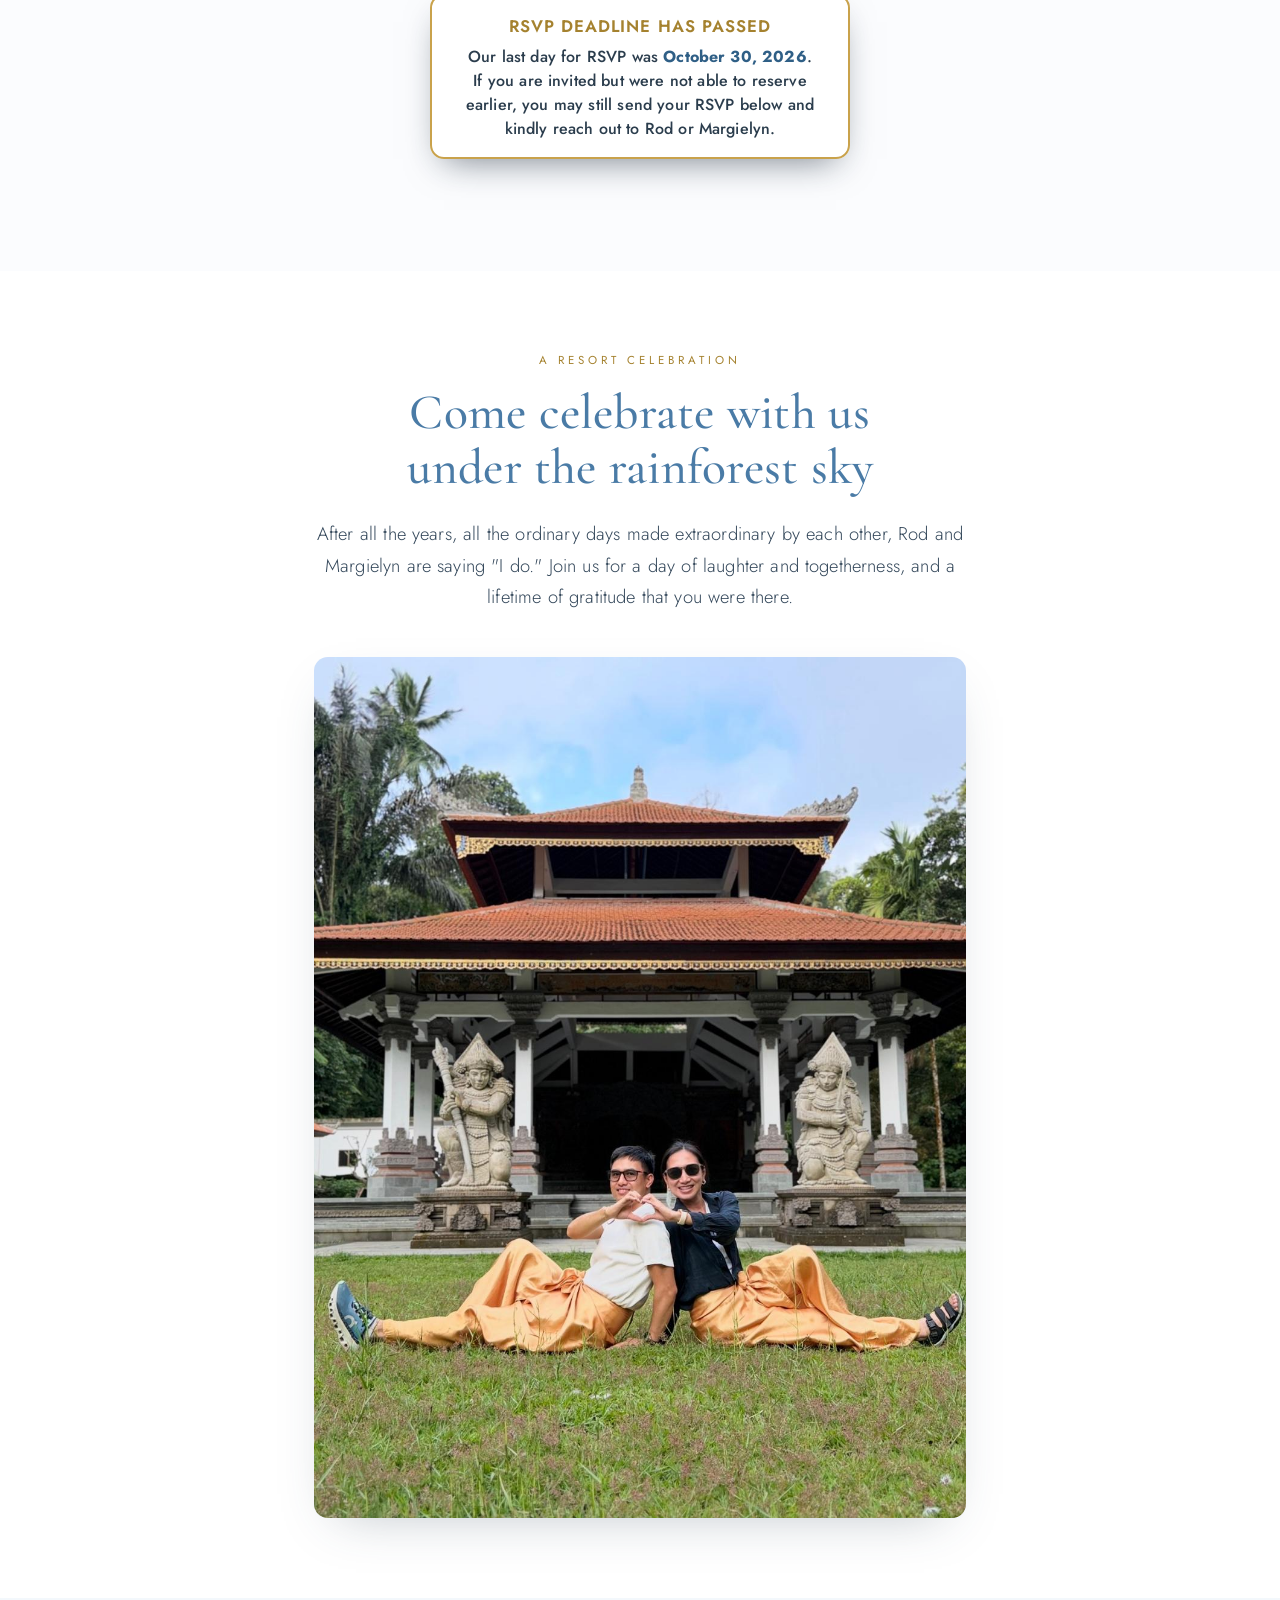
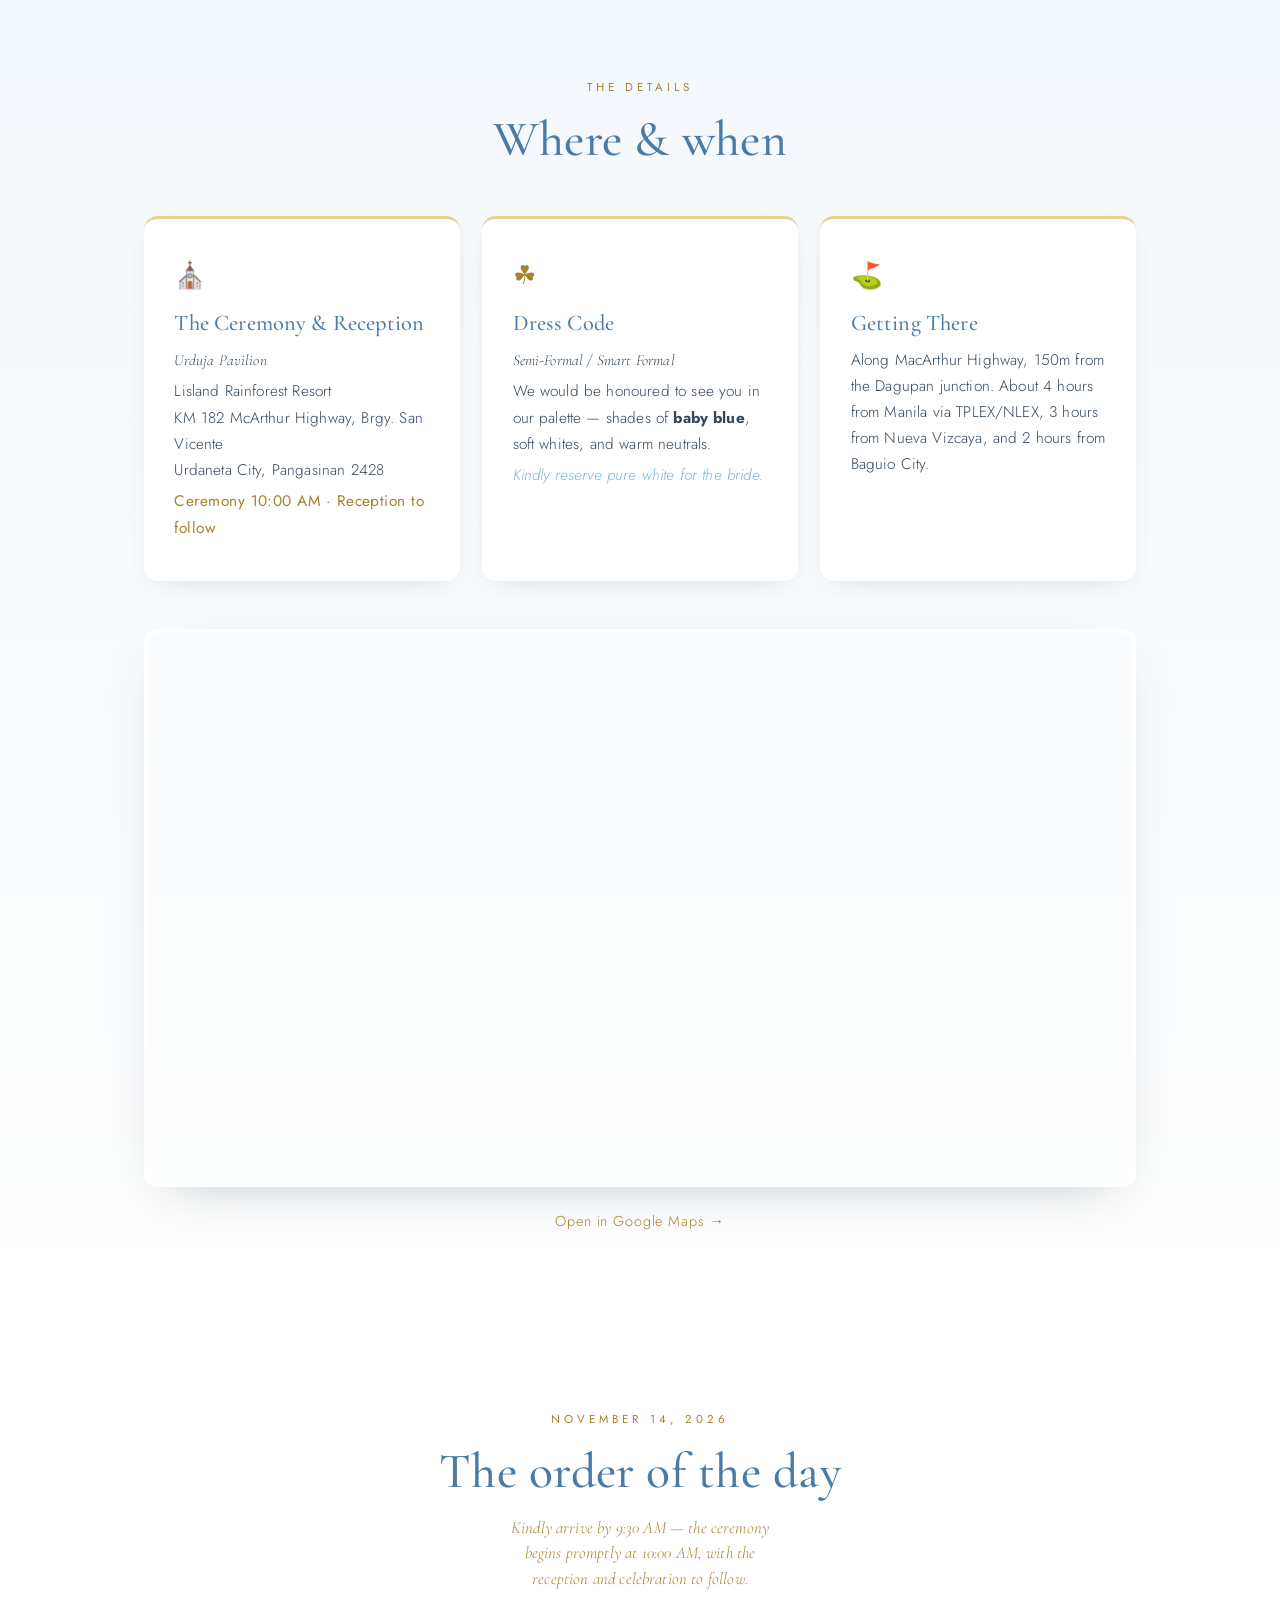
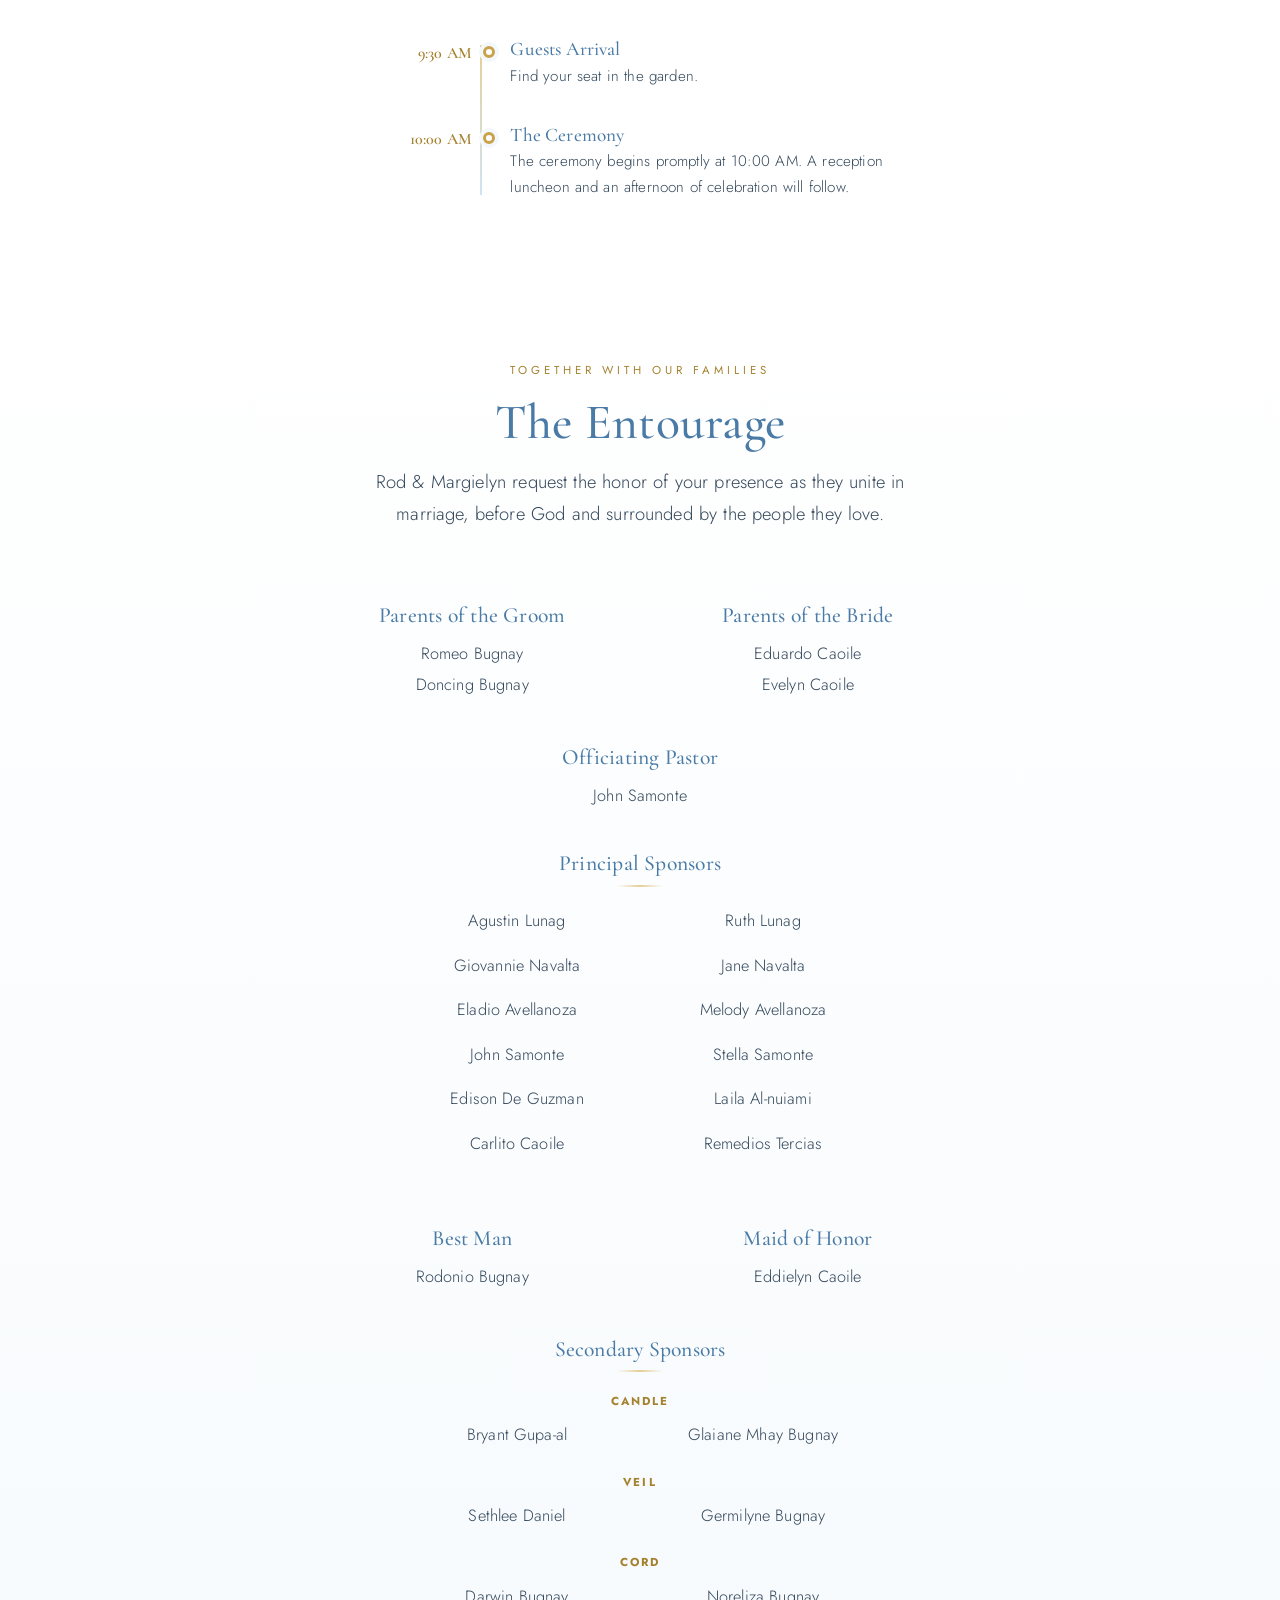
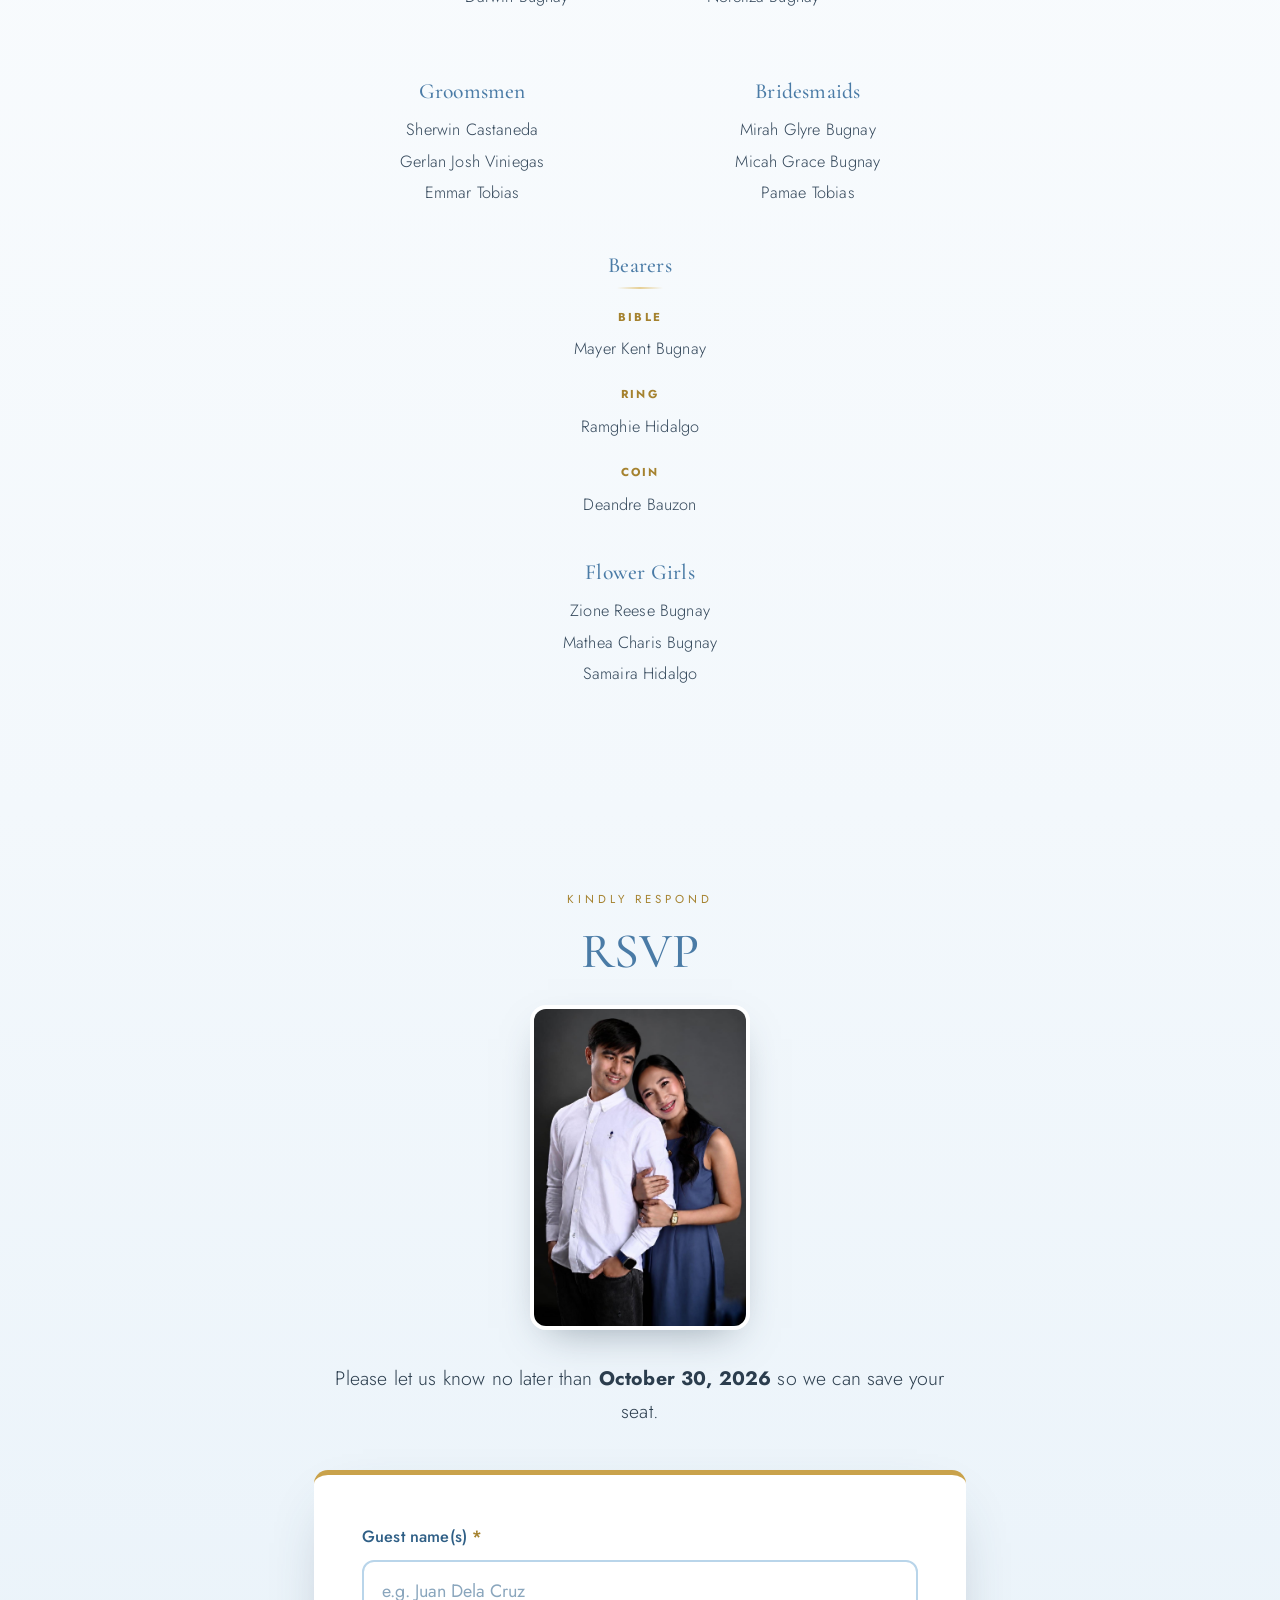
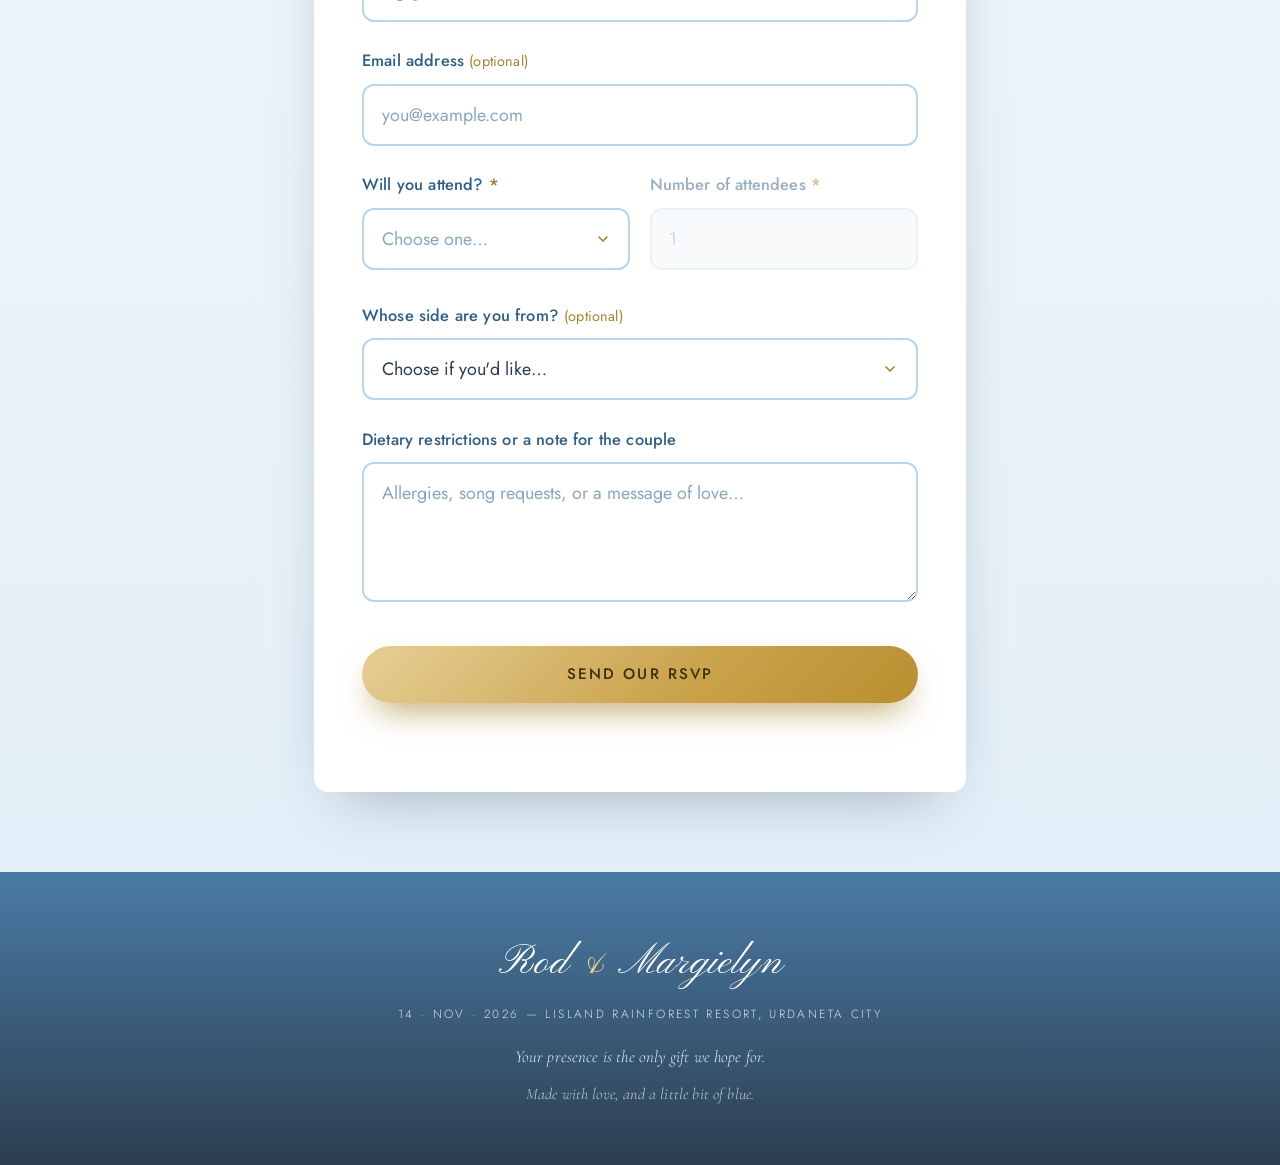
==== commit 5773f4af: "Add files via upload" ====
--- a/index.html
+++ b/index.html
@@ -72,6 +72,8 @@
         <div class="countdown__unit"><span class="countdown__num" data-unit="seconds">--</span><span class="countdown__label">Seconds</span></div>
       </div>
 
+      <a href="#thanks" class="btn btn--gold reveal">Dear you, a message from us &#9829;</a>
+      <br /><br />
       <a href="#rsvp" class="btn btn--gold reveal">Reserve your seat</a>
       
 
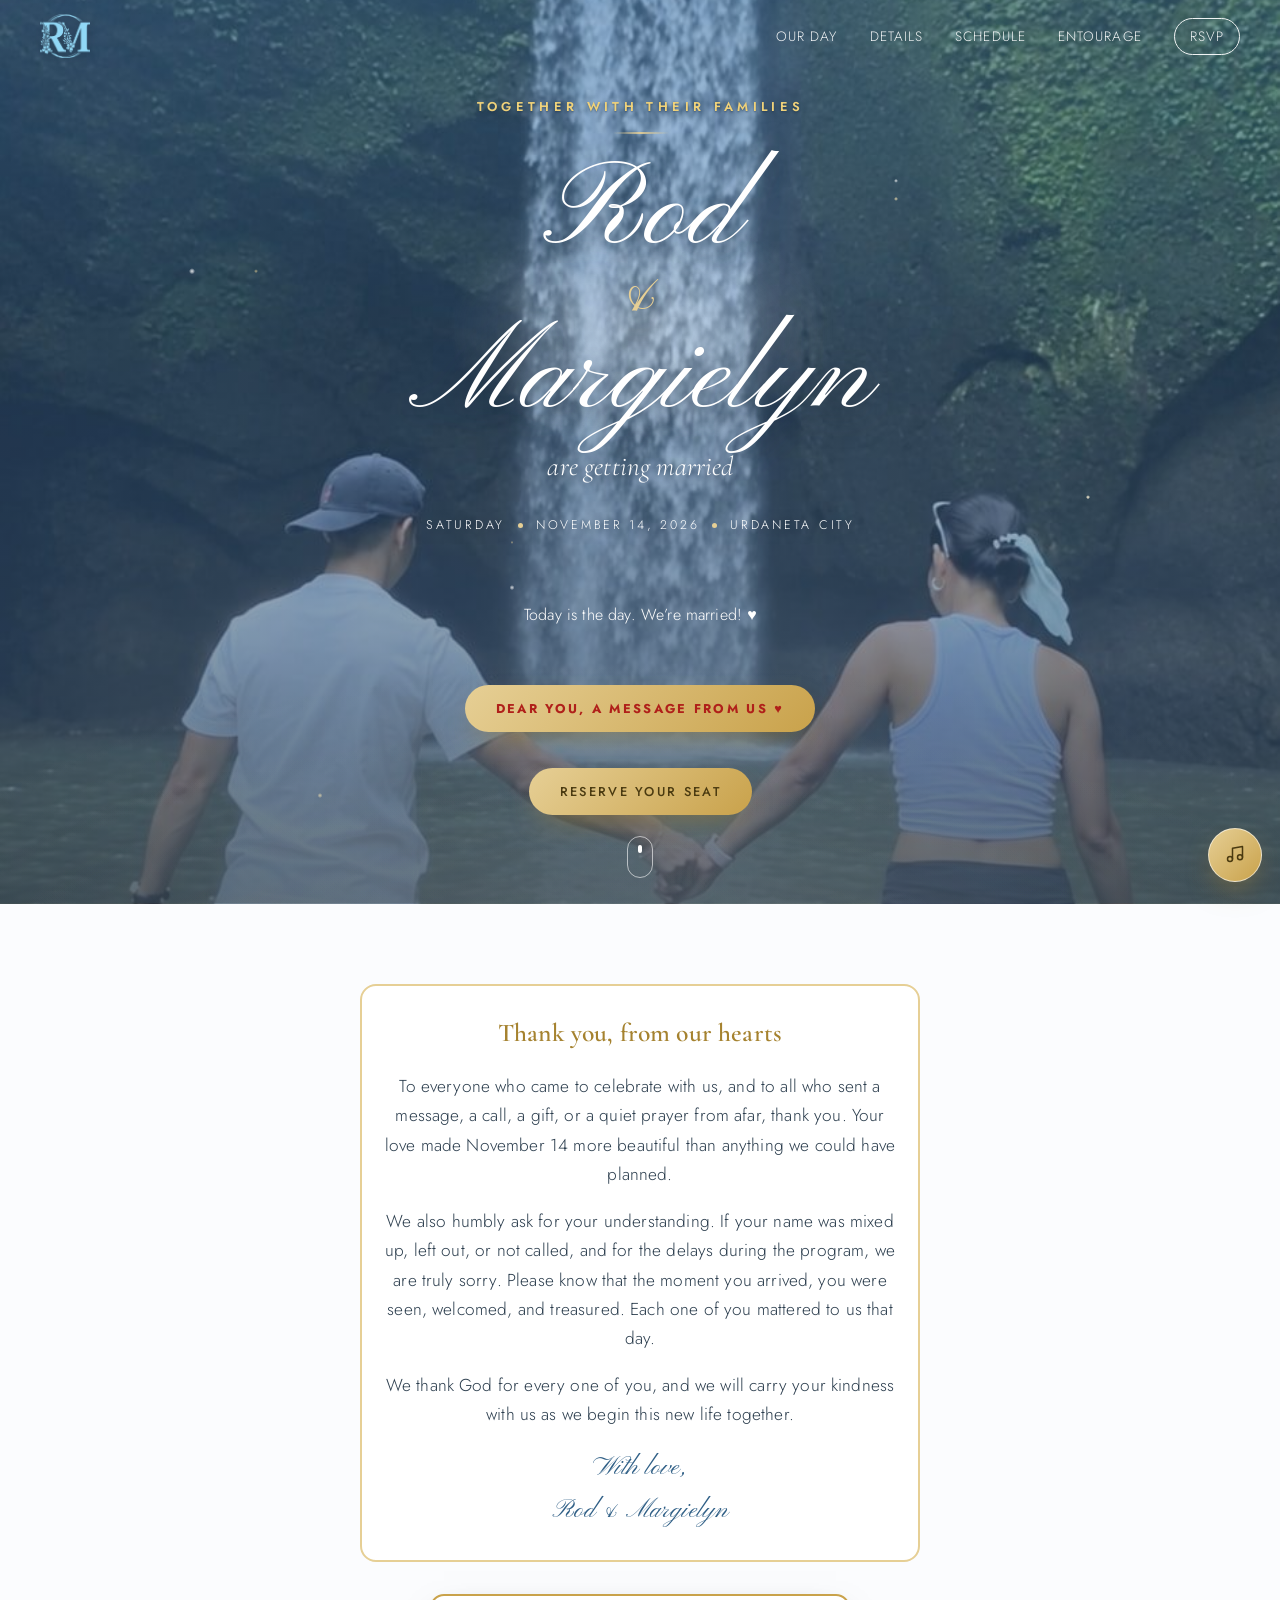
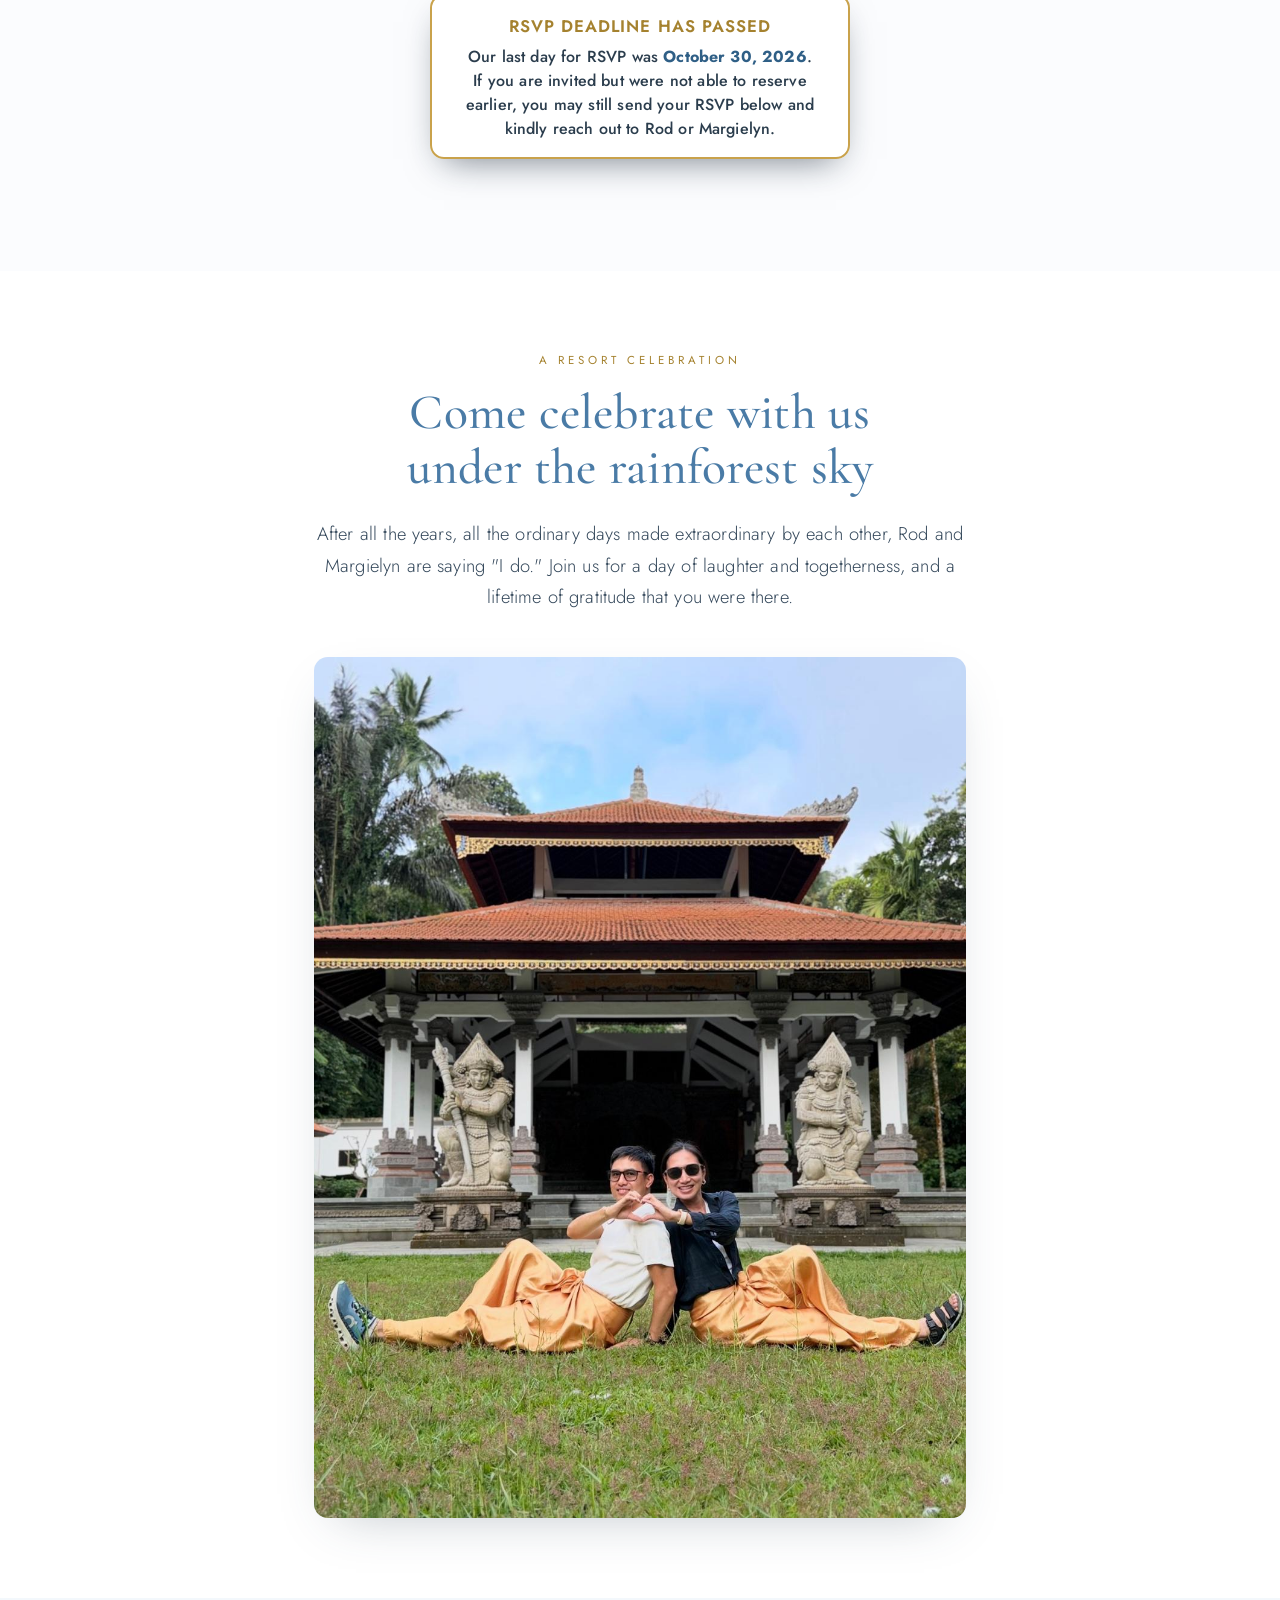
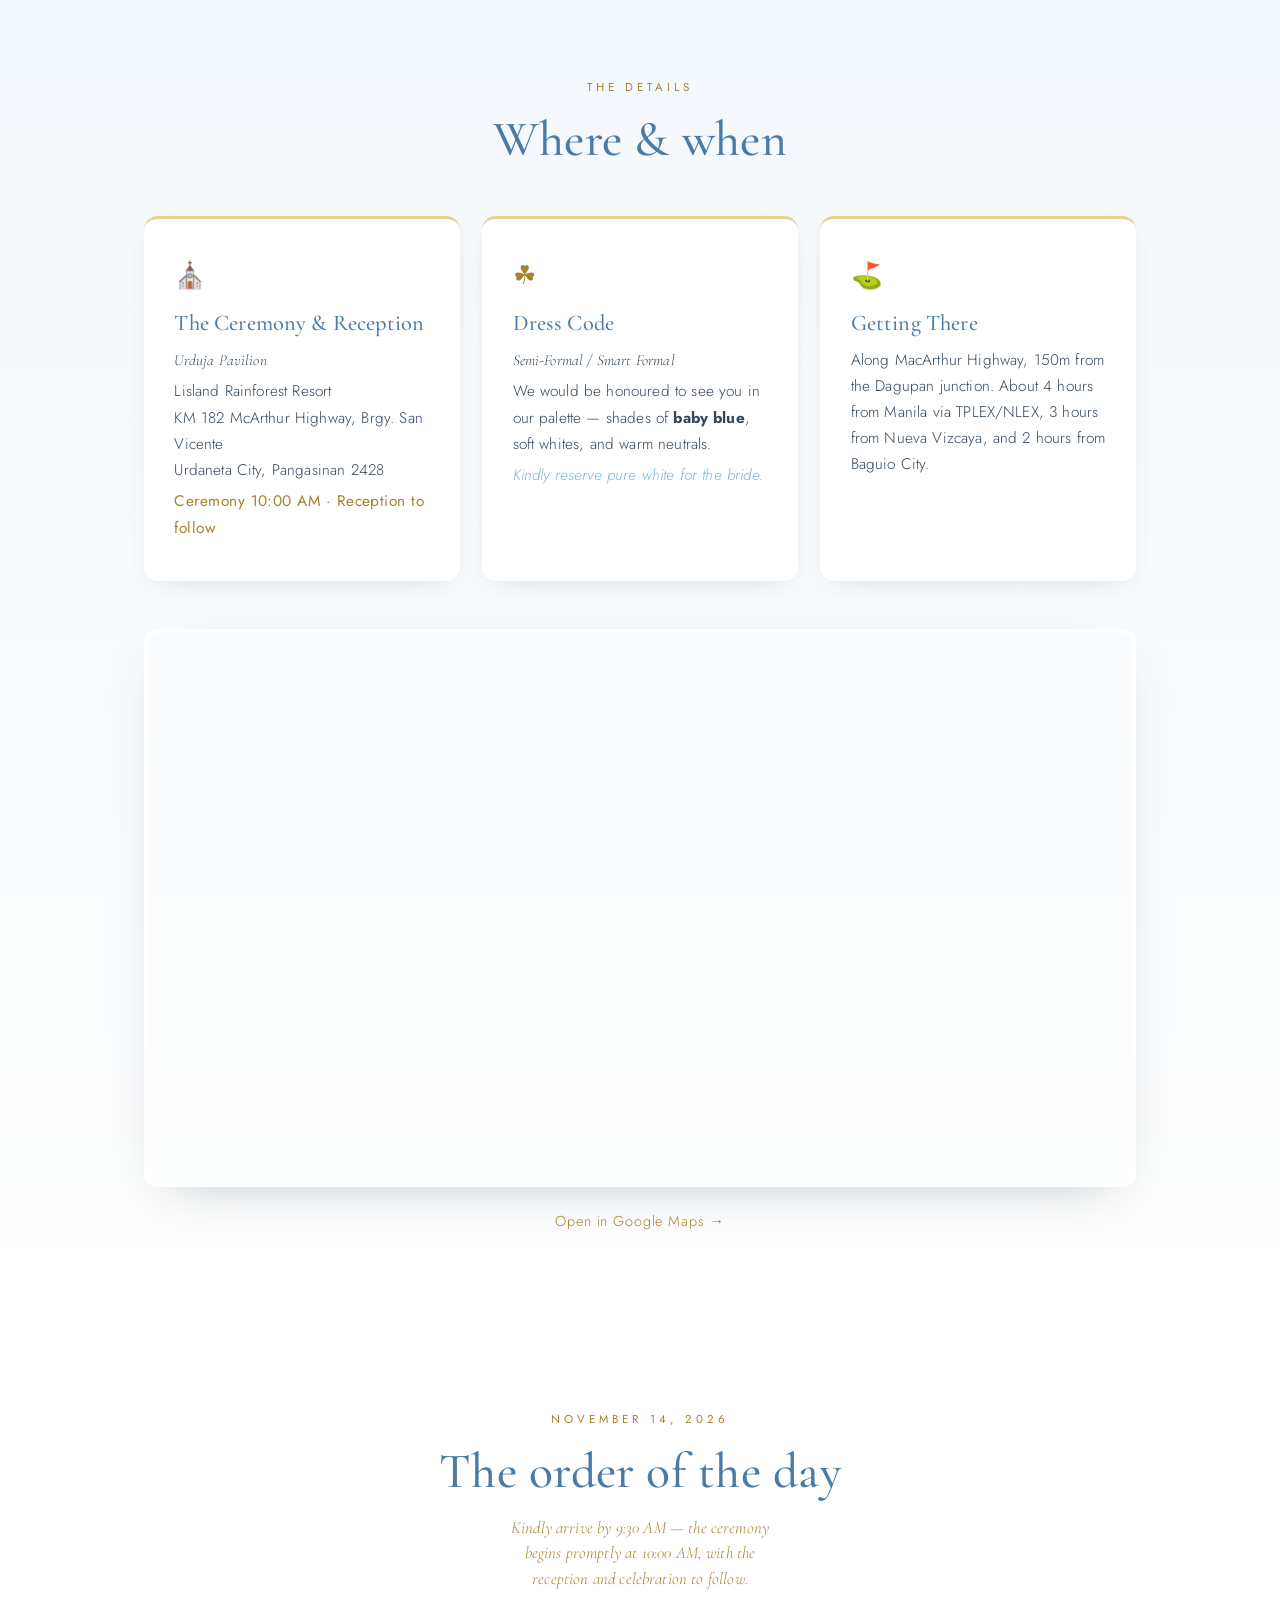
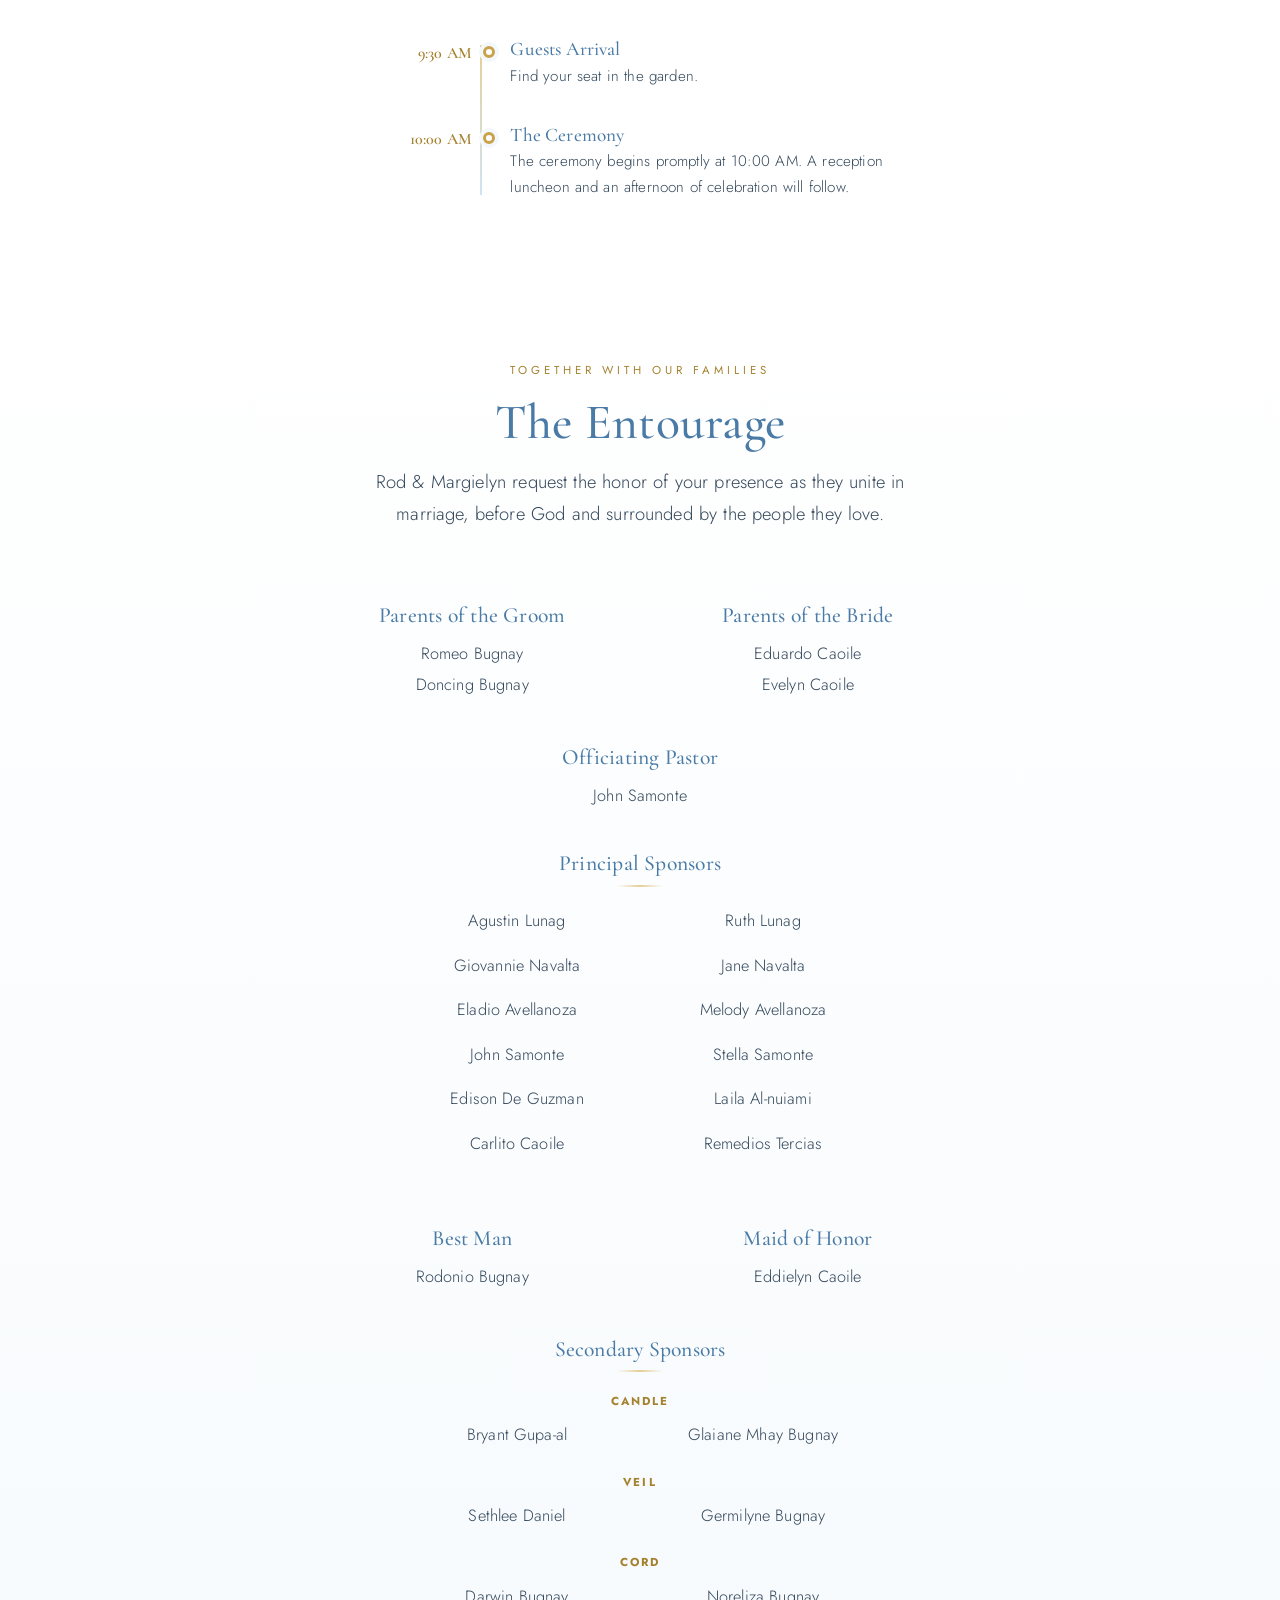
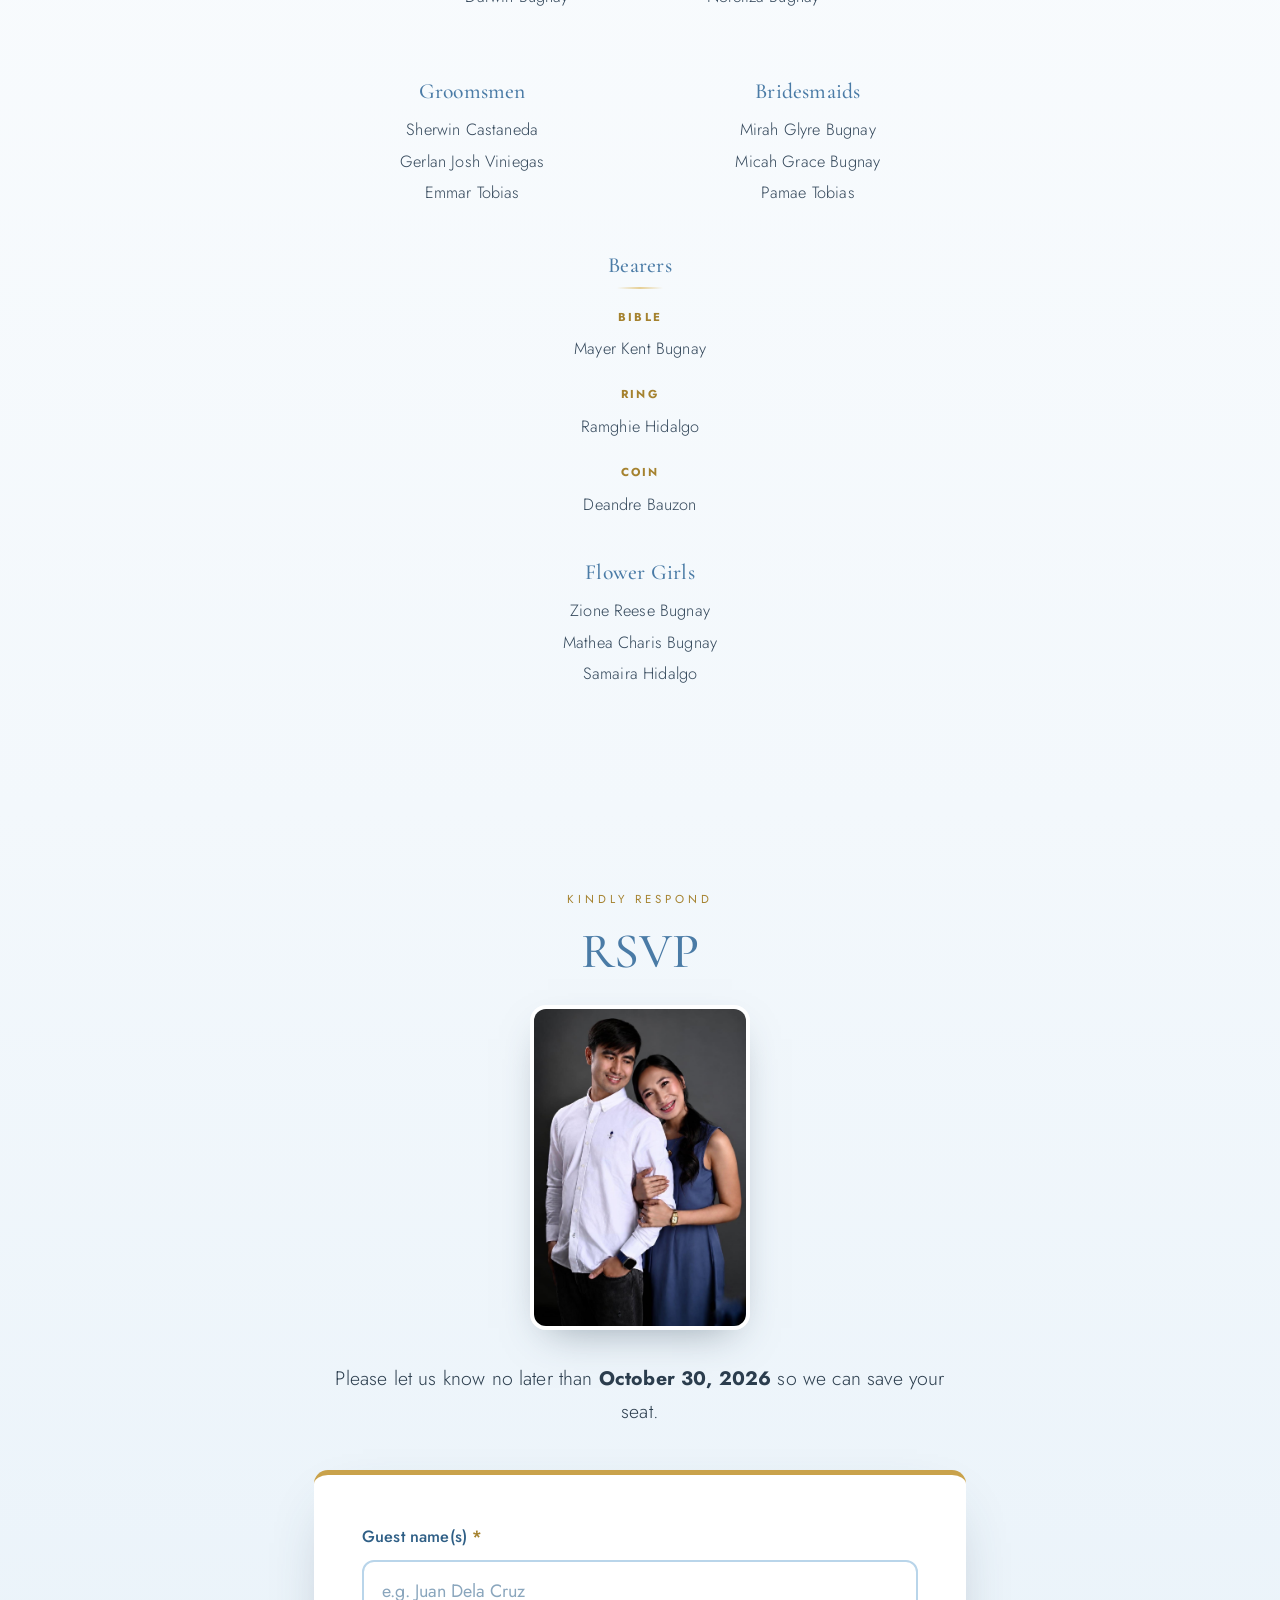
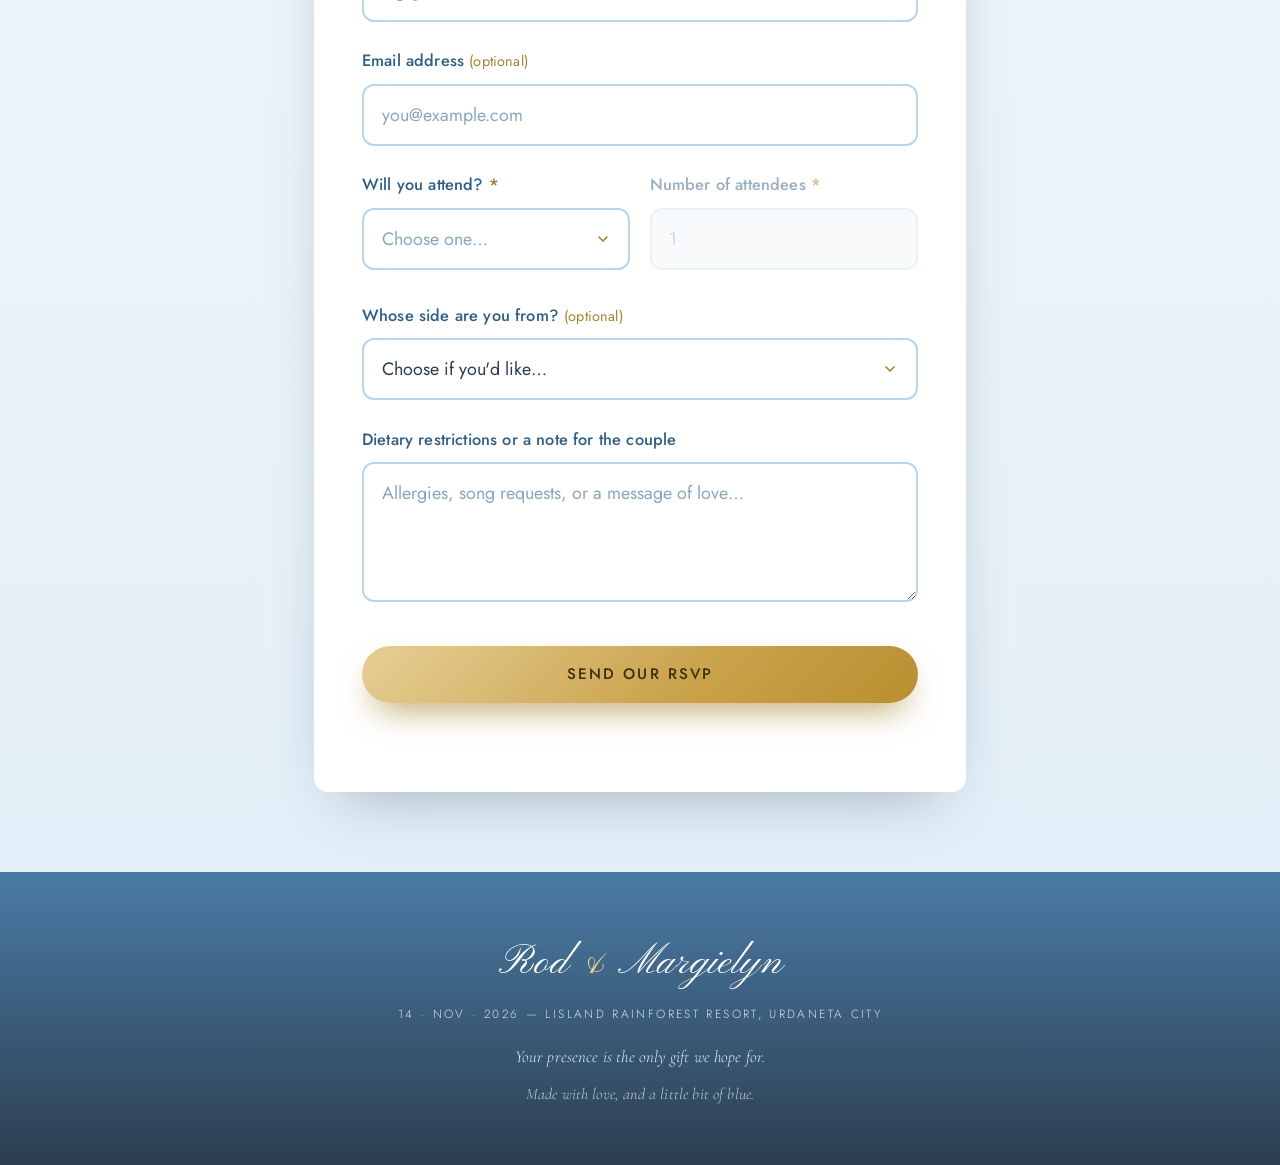
==== commit 5b8afe2d: "Add files via upload" ====
--- a/index.html
+++ b/index.html
@@ -72,7 +72,7 @@
         <div class="countdown__unit"><span class="countdown__num" data-unit="seconds">--</span><span class="countdown__label">Seconds</span></div>
       </div>
 
-      <a href="#thanks" class="btn btn--gold reveal">Dear you, a message from us &#9829;</a>
+      <a href="#thanks" class="btn btn--gold reveal" style="color:#b0201a; font-weight:700;">Dear you, a message from us &#9829;</a>
       <br /><br />
       <a href="#rsvp" class="btn btn--gold reveal">Reserve your seat</a>
       
